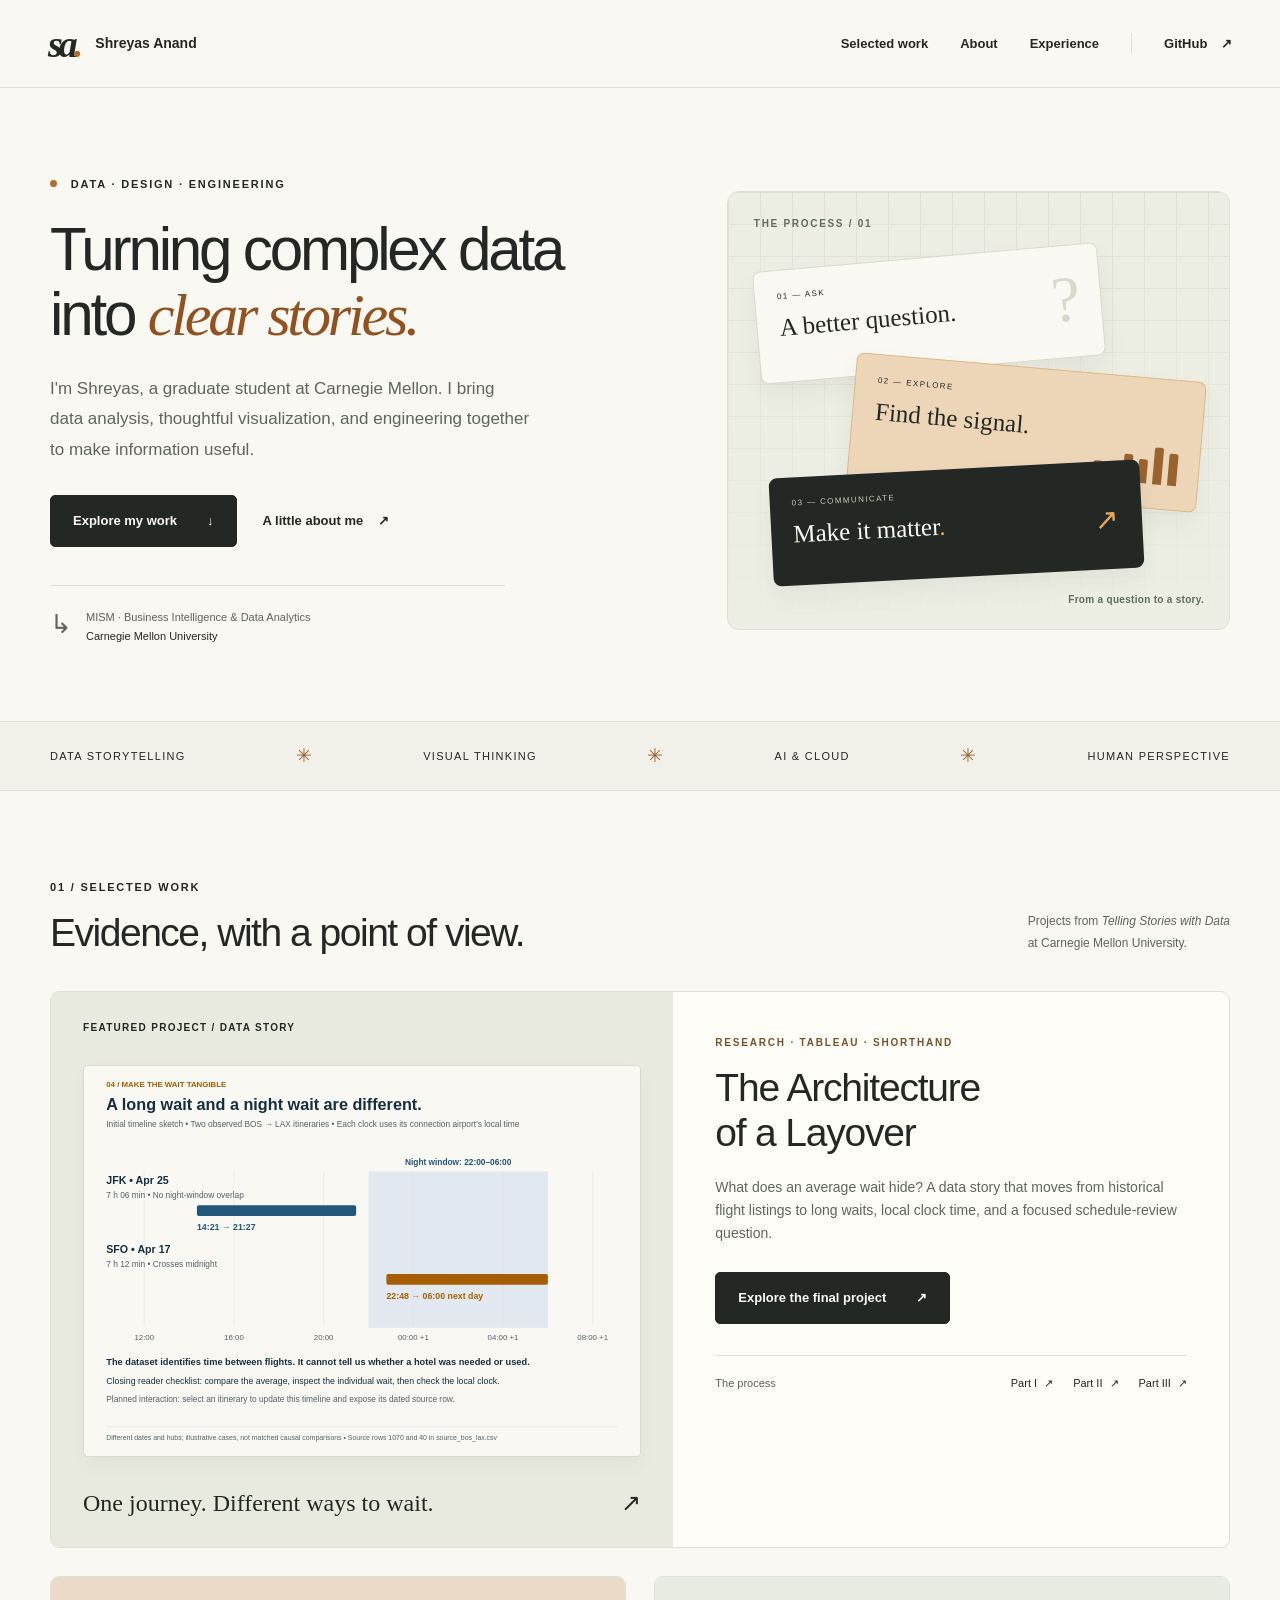
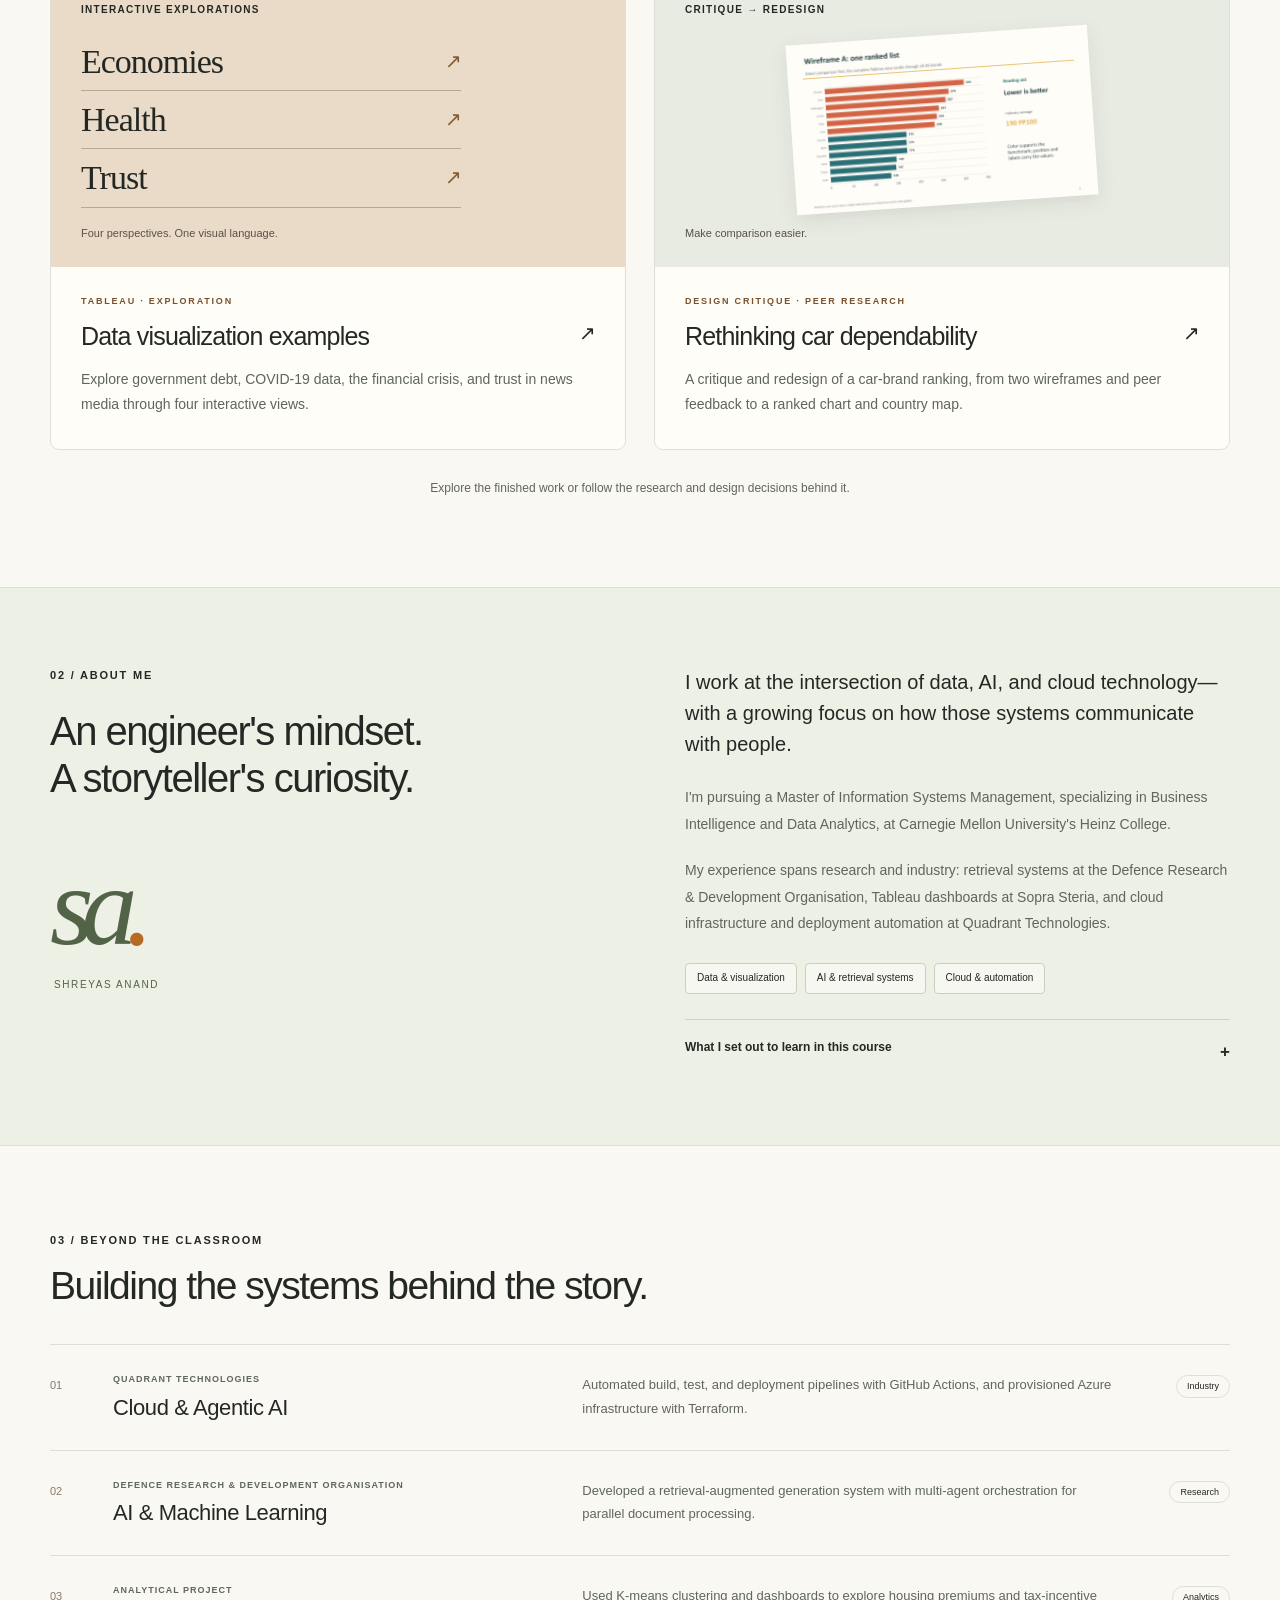
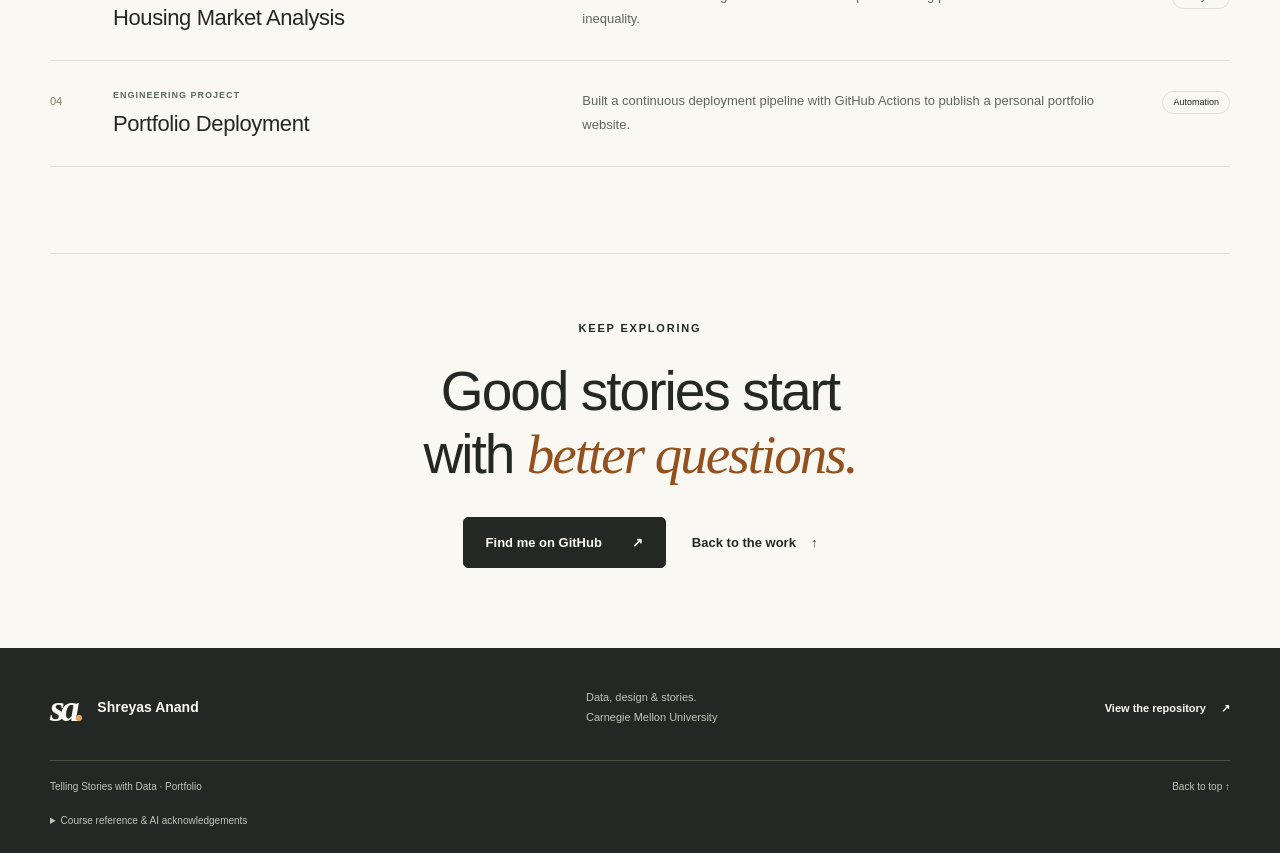
==== index.html @ a5e7f209 "Redesign portfolio homepage and recover legacy navigation Add responsive project cards, subtle trans" ====
<!doctype html>
<html lang="en">
<head>
  <meta charset="utf-8">
  <meta name="viewport" content="width=device-width, initial-scale=1">
  <meta name="description" content="Shreyas Anand — data storytelling, visualization, AI, and cloud engineering. Explore projects from Carnegie Mellon's Telling Stories with Data course.">
  <title>Shreyas Anand | Data, design &amp; stories</title>
  <link rel="canonical" href="https://anandshrey.github.io/Shreyas-Anand-portfolio/">
  <link rel="icon" type="image/svg+xml" href="assets/portfolio/monogram.svg">
  <link rel="stylesheet" href="assets/portfolio/style.css">
  <script src="assets/portfolio/main.js" defer></script>
  <noscript><style>@media(max-width:760px){.header-inner{flex-wrap:wrap;padding-block:16px}.menu-toggle{display:none}.site-nav{display:flex;position:static;width:100%;padding:0;box-shadow:none;border:0}.site-nav a{padding:8px 0}}</style></noscript>
</head>
<body>
  <a class="skip-link" href="#main">Skip to content</a>
  <header class="site-header">
    <div class="header-inner">
      <a class="brand" href="./" aria-label="Shreyas Anand, home"><span class="monogram" aria-hidden="true">sa<span>.</span></span><span>Shreyas Anand</span></a>
      <button class="menu-toggle" type="button" aria-expanded="false" aria-controls="site-nav">Menu <span aria-hidden="true">+</span></button>
      <nav class="site-nav" id="site-nav" aria-label="Main navigation">
        <a href="#work">Selected work</a><a href="#about">About</a><a href="#experience">Experience</a>
        <a class="nav-external" href="https://github.com/Anandshrey">GitHub <span aria-hidden="true">↗</span></a>
      </nav>
    </div>
  </header>
  <main id="main">
    <section class="hero container" aria-labelledby="hero-title">
      <div class="hero-copy">
        <p class="eyebrow"><span class="small-dot" aria-hidden="true"></span> Data · Design · Engineering</p>
        <h1 id="hero-title">Turning complex data<br>into <em>clear stories.</em></h1>
        <p class="hero-description">I'm Shreyas, a graduate student at Carnegie Mellon. I bring data analysis, thoughtful visualization, and engineering together to make information useful.</p>
        <div class="hero-actions"><a class="button button-dark" href="#work">Explore my work <span aria-hidden="true">↓</span></a><a class="text-link" href="#about">A little about me <span aria-hidden="true">↗</span></a></div>
        <div class="hero-note"><span class="note-mark" aria-hidden="true">↳</span><span>MISM · Business Intelligence &amp; Data Analytics<br><strong>Carnegie Mellon University</strong></span></div>
      </div>
      <div class="hero-visual" aria-hidden="true">
        <div class="visual-grid"></div><span class="visual-label">THE PROCESS / 01</span>
        <div class="process-card question"><span class="card-step">01 — ASK</span><span class="process-title">A better question.</span><span class="question-symbol">?</span></div>
        <div class="process-card evidence"><span class="card-step">02 — EXPLORE</span><span class="process-title">Find the signal.</span><div class="signal-bars"><i></i><i></i><i></i><i></i><i></i><i></i><i></i></div></div>
        <div class="process-card story"><span class="card-step">03 — COMMUNICATE</span><span class="process-title">Make it matter<span>.</span></span><span class="story-arrow">↗</span></div>
        <span class="visual-caption">From a question to a story.</span>
      </div>
    </section>
    <div class="discipline-strip" aria-hidden="true"><div class="container"><span>Data storytelling</span><b>✳</b><span>Visual thinking</span><b>✳</b><span>AI &amp; cloud</span><b>✳</b><span>Human perspective</span></div></div>
    <section class="work-section container" id="work" aria-labelledby="work-title">
      <div class="section-heading reveal"><div><p class="eyebrow">01 / Selected work</p><h2 id="work-title">Evidence, with a point of view.</h2></div><p>Projects from <em>Telling Stories with Data</em><br>at Carnegie Mellon University.</p></div>
      <article class="featured-project reveal">
        <div class="feature-image"><span class="project-kicker">Featured project / Data story</span><img src="assets/layover/sketch-04-local-clock.svg" alt="Initial layover sketch comparing a daytime wait at JFK with a wait crossing midnight at SFO." width="1160" height="630" loading="lazy"><p>One journey. Different ways to wait.<span aria-hidden="true">↗</span></p></div>
        <div class="feature-copy"><p class="eyebrow">Research · Tableau · Shorthand</p><h3>The Architecture<br>of a Layover</h3><p>What does an average wait hide? A data story that moves from historical flight listings to long waits, local clock time, and a focused schedule-review question.</p><a class="button button-dark" href="final-project-part-three">Explore the final project <span aria-hidden="true">↗</span></a><div class="project-stages" aria-label="Final project stages"><span>The process</span><a href="final-project-part-one">Part I <span aria-hidden="true">↗</span></a><a href="final-project-part-two">Part II <span aria-hidden="true">↗</span></a><a href="final-project-part-three">Part III <span aria-hidden="true">↗</span></a></div></div>
      </article>
      <div class="project-grid">
        <article class="project-card reveal"><a class="project-cover viz-cover" href="dataviz-examples" tabindex="-1" aria-hidden="true"><span class="project-kicker">Interactive explorations</span><div class="viz-words"><span>Economies<span>↗</span></span><span>Health<span>↗</span></span><span>Trust<span>↗</span></span></div><span class="cover-caption">Four perspectives. One visual language.</span></a><div class="project-card-copy"><p class="eyebrow">Tableau · Exploration</p><h3><a href="dataviz-examples">Data visualization examples <span aria-hidden="true">↗</span></a></h3><p>Explore government debt, COVID-19 data, the financial crisis, and trust in news media through four interactive views.</p></div></article>
        <article class="project-card reveal"><a class="project-cover critique-cover" href="critique-by-design" tabindex="-1" aria-hidden="true"><span class="project-kicker">Critique → Redesign</span><img src="assets/car-dependability/wireframe-a-ranked-list.png" alt="" width="1440" height="900" loading="lazy"><span class="cover-caption">Make comparison easier.</span></a><div class="project-card-copy"><p class="eyebrow">Design critique · Peer research</p><h3><a href="critique-by-design">Rethinking car dependability <span aria-hidden="true">↗</span></a></h3><p>A critique and redesign of a car-brand ranking, from two wireframes and peer feedback to a ranked chart and country map.</p></div></article>
      </div>
      <p class="work-footnote reveal">Explore the finished work or follow the research and design decisions behind it.</p>
    </section>
    <section class="about-section" id="about" aria-labelledby="about-title"><div class="container about-grid">
      <div class="reveal"><p class="eyebrow">02 / About me</p><h2 id="about-title">An engineer's mindset.<br>A storyteller's curiosity.</h2><div class="about-monogram" aria-hidden="true">sa<span>.</span><small>Shreyas Anand</small></div></div>
      <div class="about-copy reveal"><p class="lead">I work at the intersection of data, AI, and cloud technology—with a growing focus on how those systems communicate with people.</p><p>I'm pursuing a Master of Information Systems Management, specializing in Business Intelligence and Data Analytics, at Carnegie Mellon University's Heinz College.</p><p>My experience spans research and industry: retrieval systems at the Defence Research &amp; Development Organisation, Tableau dashboards at Sopra Steria, and cloud infrastructure and deployment automation at Quadrant Technologies.</p><div class="focus-list"><span>Data &amp; visualization</span><span>AI &amp; retrieval systems</span><span>Cloud &amp; automation</span></div><details class="learning-details"><summary>What I set out to learn in this course <span aria-hidden="true">+</span></summary><div><p>My goals were to turn analysis into clear narratives, apply thoughtful visualization design, learn from user feedback, and explain the reasoning behind my design choices.</p><p>This portfolio brings those interests together through interactive charts, structured critique, and a research-led final story.</p></div></details></div>
    </div></section>
    <section class="experience-section container" id="experience" aria-labelledby="experience-title"><div class="section-heading reveal"><div><p class="eyebrow">03 / Beyond the classroom</p><h2 id="experience-title">Building the systems behind the story.</h2></div></div><div class="experience-list">
      <article class="experience-row reveal"><span class="experience-index">01</span><div><p class="eyebrow">Quadrant Technologies</p><h3>Cloud &amp; Agentic AI</h3></div><p>Automated build, test, and deployment pipelines with GitHub Actions, and provisioned Azure infrastructure with Terraform.</p><span class="experience-type">Industry</span></article>
      <article class="experience-row reveal"><span class="experience-index">02</span><div><p class="eyebrow">Defence Research &amp; Development Organisation</p><h3>AI &amp; Machine Learning</h3></div><p>Developed a retrieval-augmented generation system with multi-agent orchestration for parallel document processing.</p><span class="experience-type">Research</span></article>
      <article class="experience-row reveal"><span class="experience-index">03</span><div><p class="eyebrow">Analytical project</p><h3>Housing Market Analysis</h3></div><p>Used K-means clustering and dashboards to explore housing premiums and tax-incentive inequality.</p><span class="experience-type">Analytics</span></article>
      <article class="experience-row reveal"><span class="experience-index">04</span><div><p class="eyebrow">Engineering project</p><h3>Portfolio Deployment</h3></div><p>Built a continuous deployment pipeline with GitHub Actions to publish a personal portfolio website.</p><span class="experience-type">Automation</span></article>
    </div></section>
    <section class="closing-section container reveal"><p class="eyebrow">Keep exploring</p><h2>Good stories start<br>with <em>better questions.</em></h2><div><a class="button button-dark" href="https://github.com/Anandshrey">Find me on GitHub <span aria-hidden="true">↗</span></a><a class="text-link" href="#work">Back to the work <span aria-hidden="true">↑</span></a></div></section>
  </main>
  <footer class="site-footer"><div class="container"><div class="footer-top"><a class="brand" href="./"><span class="monogram" aria-hidden="true">sa<span>.</span></span><span>Shreyas Anand</span></a><p>Data, design &amp; stories.<br>Carnegie Mellon University</p><a class="text-link" href="https://github.com/Anandshrey/Shreyas-Anand-portfolio">View the repository <span aria-hidden="true">↗</span></a></div><div class="footer-bottom"><span>Telling Stories with Data · Portfolio</span><a href="#main">Back to top ↑</a></div><details class="credits"><summary>Course reference &amp; AI acknowledgements</summary><p>This portfolio was developed for <a href="https://canvas.cmu.edu/courses/56275">Telling Stories with Data at Carnegie Mellon</a> (course access requires a CMU login). Gemini assisted with the original profile text. OpenAI Codex assisted with this homepage's writing, layout, styling, and navigation recovery. Individual project pages retain their own acknowledgements.</p></details></div></footer>
</body>
</html>
---- assets/portfolio/style.css ----
:root{--paper:#faf8f2;--ink:#242824;--muted:#5e665e;--line:#dedfd5;--amber:#e7a65b;--sage:#e7eadd;--serif:Georgia,'Times New Roman',serif;--sans:'Segoe UI',Arial,sans-serif}
*{box-sizing:border-box}html{scroll-behavior:smooth;scroll-padding-top:100px}body{margin:0;background:var(--paper);color:var(--ink);font-family:var(--sans);font-size:16px;line-height:1.65;-webkit-font-smoothing:antialiased}a{color:inherit;text-decoration:none}button{font:inherit}img{display:block;max-width:100%;height:auto}::selection{background:#f2d2a8}a:focus-visible,button:focus-visible,summary:focus-visible{outline:3px solid #8c4f18;outline-offset:5px;border-radius:3px}.container{width:min(1180px,calc(100% - 96px));margin-inline:auto}.skip-link{position:fixed;z-index:100;top:-100px;left:20px;padding:12px 20px;background:var(--ink);color:white}.skip-link:focus{top:12px}.site-header{position:sticky;top:0;z-index:20;background:rgba(250,248,242,.96);border-bottom:1px solid var(--line);backdrop-filter:blur(12px)}.header-inner{width:min(1280px,calc(100% - 96px));min-height:87px;margin:auto;display:flex;align-items:center;justify-content:space-between;gap:24px}.brand{display:inline-flex;align-items:center;gap:16px;font-size:14px;font-weight:600}.monogram{font-family:var(--serif);font-size:38px;font-style:italic;line-height:1;letter-spacing:-4px}.monogram span{color:#b96923}.site-nav{display:flex;align-items:center;gap:32px;font-size:13px;font-weight:600}.site-nav a{transition:color .2s}.site-nav a:hover{color:#a55b1b}.nav-external{border-left:1px solid var(--line);padding-left:32px}.nav-external span{margin-left:10px}.menu-toggle{display:none}.hero{display:grid;grid-template-columns:1.23fr 1fr;gap:58px;align-items:center;padding-block:88px 76px}.eyebrow{text-transform:uppercase;font-size:11px;letter-spacing:1.8px;font-weight:650;line-height:1.5;margin:0 0 24px}.small-dot{display:inline-block;width:7px;height:7px;border-radius:50%;background:#b86923;margin:0 9px 1px 0}h1,h2,h3,p{margin-top:0}h1{font-size:clamp(42px,4.7vw,68px);font-weight:500;line-height:1.09;letter-spacing:-3.2px;margin-bottom:26px}h1 em,h2 em{font-family:var(--serif);font-weight:400;color:#92511e}h2{font-size:clamp(30px,3.05vw,43px);font-weight:500;letter-spacing:-1.5px;line-height:1.18;margin-bottom:0}h3{font-size:28px;line-height:1.22;letter-spacing:-.8px;font-weight:500}.hero-description{max-width:480px;font-size:17px;color:var(--muted);line-height:1.8;margin-bottom:30px}.hero-actions{display:flex;align-items:center;gap:26px;flex-wrap:wrap}.button{display:inline-flex;align-items:center;justify-content:space-between;gap:30px;padding:14px 22px;border:1px solid var(--ink);font-size:13px;font-weight:600;border-radius:5px;transition:transform .22s,background .22s,box-shadow .22s}.button-dark{background:var(--ink);color:var(--paper)}.button:hover{background:#3c443c;transform:translateY(-3px);box-shadow:0 7px 15px #24282418}.text-link{display:inline-flex;gap:15px;align-items:center;font-size:13px;font-weight:600}.text-link:hover{text-decoration:underline;text-underline-offset:5px}.hero-note{display:flex;gap:14px;border-top:1px solid var(--line);margin-top:38px;padding-top:22px;font-size:11px;line-height:1.7;color:var(--muted);max-width:455px}.hero-note strong{font-weight:500;color:var(--ink)}.note-mark{font-size:26px;line-height:1.3}.hero-visual{height:439px;position:relative;background:#eceee3;border:1px solid #dde1d1;border-radius:12px;isolation:isolate;overflow:hidden}.visual-grid{position:absolute;inset:0;opacity:.8;background-image:linear-gradient(#d8ddce 1px,transparent 1px),linear-gradient(90deg,#d8ddce 1px,transparent 1px);background-size:32px 32px;mask-image:linear-gradient(to bottom,black,transparent)}.visual-label,.visual-caption{position:absolute;font-size:10px;letter-spacing:1.7px;font-weight:600;color:#616b59}.visual-label{top:24px;left:26px}.visual-caption{bottom:21px;right:25px;letter-spacing:.3px}.process-card{position:absolute;border-radius:8px;padding:19px 22px;box-shadow:0 12px 24px #2428240d;transition:transform .35s}.card-step{display:block;font-size:8px;letter-spacing:1.4px;margin-bottom:10px}.process-title{font-family:var(--serif);font-size:25px;line-height:1.2;display:block}.question{left:28px;top:65px;width:69%;height:113px;background:var(--paper);transform:rotate(-5deg);border:1px solid #d8dace}.question-symbol{position:absolute;right:20px;top:21px;font-family:var(--serif);font-size:65px;line-height:1;color:#d7daca}.evidence{right:27px;top:175px;width:70%;height:131px;background:#edd6b8;transform:rotate(5deg);border:1px solid #dcb787}.signal-bars{position:absolute;right:21px;bottom:24px;height:37px;display:flex;gap:6px;align-items:end}.signal-bars i{width:9px;background:#9a622e;border-radius:2px 2px 0 0}.signal-bars i:nth-child(1){height:11px}.signal-bars i:nth-child(2){height:19px}.signal-bars i:nth-child(3){height:14px}.signal-bars i:nth-child(4){height:28px}.signal-bars i:nth-child(5){height:24px}.signal-bars i:nth-child(6){height:37px}.signal-bars i:nth-child(7){height:32px}.story{left:43px;bottom:52px;width:74%;height:108px;background:var(--ink);color:var(--paper);transform:rotate(-3deg)}.story .card-step{color:#c4cbbb}.story .process-title span{color:var(--amber)}.story-arrow{position:absolute;right:23px;top:35px;font-size:29px;color:var(--amber)}.hero-visual:hover .question{transform:rotate(-7deg) translateY(-4px)}.hero-visual:hover .evidence{transform:rotate(7deg) translateY(-2px)}.hero-visual:hover .story{transform:rotate(-1deg) translateY(-3px)}.discipline-strip{border-block:1px solid var(--line);background:#f2f1e9}.discipline-strip .container{display:flex;align-items:center;justify-content:space-between;gap:22px;padding-block:18px;font-size:11px;text-transform:uppercase;letter-spacing:1.3px;font-weight:500}.discipline-strip b{color:#9a622e;font-size:19px;font-weight:400}.work-section{padding-block:88px}.section-heading{display:flex;justify-content:space-between;gap:40px;align-items:end;margin-bottom:35px}.section-heading .eyebrow{margin-bottom:15px}.section-heading>p{font-size:12px;color:var(--muted);margin-bottom:2px;line-height:1.8}.featured-project{display:grid;grid-template-columns:1.12fr 1fr;border:1px solid var(--line);border-radius:9px;overflow:hidden;background:#fffdf7}.feature-image{background:#e7eadd;padding:28px 32px;display:flex;flex-direction:column;justify-content:space-between;gap:30px}.project-kicker{font-size:10px;letter-spacing:1.3px;text-transform:uppercase;font-weight:650;line-height:1.5}.feature-image img{width:100%;border:1px solid #d6dacb;border-radius:5px;box-shadow:0 8px 20px #24282409;transition:transform .35s}.feature-image:hover img{transform:translateY(-4px)}.feature-image p{font-family:var(--serif);font-size:24px;line-height:1.35;display:flex;justify-content:space-between;margin:0}.feature-image p>span{font-family:var(--sans)}.feature-copy{padding:43px 42px}.feature-copy .eyebrow{font-size:10px;margin-bottom:16px;color:#79512d}.feature-copy h3{font-size:39px;line-height:1.14;margin-bottom:21px;letter-spacing:-1.2px}.feature-copy>p:not(.eyebrow){font-size:14px;color:var(--muted);margin-bottom:27px}.project-stages{border-top:1px solid var(--line);margin-top:31px;padding-top:18px;display:flex;align-items:center;gap:20px;font-size:11px;flex-wrap:wrap}.project-stages>span{color:var(--muted);margin-right:auto}.project-stages a:hover{text-decoration:underline;text-underline-offset:4px}.project-stages a>span{padding-left:4px}.project-grid{display:grid;grid-template-columns:1fr 1fr;gap:28px;margin-top:28px}.project-card{border:1px solid var(--line);border-radius:9px;overflow:hidden;background:#fffdf7;transition:box-shadow .3s,transform .3s}.project-card:hover{transform:translateY(-4px);box-shadow:0 12px 25px #2428240a}.project-cover{height:290px;padding:25px 30px;display:flex;flex-direction:column;justify-content:space-between;overflow:hidden}.viz-cover{background:#e9dbc8}.cover-caption{font-size:11px;color:#5a5147}.viz-words{font-family:var(--serif);font-size:34px;line-height:1.15;letter-spacing:-1px;margin-block:15px}.viz-words>span{display:flex;align-items:center;justify-content:space-between;max-width:380px;border-bottom:1px solid #baa88e;padding:9px 0}.viz-words>span>span{font-family:var(--sans);font-size:20px;color:#865b31}.critique-cover{background:#e8ebe1;position:relative}.critique-cover img{width:79%;height:170px;object-fit:contain;align-self:center;transform:rotate(-4deg);transition:transform .3s;filter:drop-shadow(0 6px 9px #24282418)}.critique-cover:hover img{transform:rotate(-1deg) scale(1.025)}.project-card-copy{padding:28px 30px 32px}.project-card-copy .eyebrow{font-size:9px;color:#79512d;margin-bottom:13px}.project-card-copy h3{font-size:25px;margin-bottom:15px}.project-card-copy h3>a{display:flex;justify-content:space-between;gap:18px}.project-card-copy h3 span{font-size:20px}.project-card-copy p:last-child{font-size:14px;line-height:1.8;color:var(--muted);margin-bottom:0}.work-footnote{text-align:center;font-size:12px;color:var(--muted);margin:29px 0 0}.about-section{background:#edf0e5;border-block:1px solid #dbe0cf;padding-block:79px}.about-grid{display:grid;grid-template-columns:1fr 1fr;gap:90px}.about-grid h2{font-size:40px;max-width:465px}.about-monogram{font-size:112px;letter-spacing:-12px;line-height:1;font-family:var(--serif);font-style:italic;margin-top:48px;color:#526348}.about-monogram>span{color:#b86923}.about-monogram small{display:block;font-family:var(--sans);font-size:10px;letter-spacing:1.6px;font-style:normal;text-transform:uppercase;margin:18px 0 0 4px}.about-copy>p{font-size:14px;color:var(--muted);line-height:1.9;margin-bottom:20px}.about-copy .lead{font-size:20px;line-height:1.55;color:var(--ink);margin-bottom:24px}.focus-list{display:flex;flex-wrap:wrap;gap:8px;padding-block:6px 25px}.focus-list span{font-size:10px;padding:6px 11px;border:1px solid #cad0bf;border-radius:4px;background:#f6f7f0}.learning-details{border-top:1px solid #ccd3bf;padding-top:18px;font-size:12px}.learning-details summary{cursor:pointer;display:flex;justify-content:space-between;gap:15px;list-style:none;font-weight:600}.learning-details summary::-webkit-details-marker{display:none}.learning-details[open] summary>span{transform:rotate(45deg)}.learning-details summary>span{font-size:17px;transition:transform .2s}.learning-details>div{padding-top:15px;color:var(--muted)}.experience-section{padding-block:86px}.experience-section h2{max-width:710px}.experience-list{border-top:1px solid var(--line)}.experience-row{display:grid;grid-template-columns:35px 1fr 1.2fr 90px;gap:28px;border-bottom:1px solid var(--line);padding-block:28px;align-items:start}.experience-index{font-size:11px;color:#857b6b;padding-top:3px}.experience-row .eyebrow{font-size:9px;letter-spacing:1px;margin-bottom:8px;color:var(--muted)}.experience-row h3{font-size:22px;letter-spacing:-.4px;margin-bottom:0}.experience-row>p{font-size:13px;line-height:1.8;color:var(--muted);margin-bottom:0}.experience-type{justify-self:end;border:1px solid var(--line);padding:3px 10px;border-radius:20px;font-size:9px;margin-top:2px}.closing-section{border-top:1px solid var(--line);padding-block:66px 80px;text-align:center}.closing-section h2{font-size:clamp(40px,4.3vw,60px);line-height:1.15;letter-spacing:-2px;margin-bottom:30px}.closing-section>div{display:flex;align-items:center;justify-content:center;gap:26px;flex-wrap:wrap}.site-footer{background:var(--ink);color:var(--paper);padding-block:40px 23px}.footer-top{display:flex;align-items:center;justify-content:space-between;gap:30px;margin-bottom:32px}.site-footer .monogram span{color:var(--amber)}.footer-top>p{font-size:11px;line-height:1.8;color:#bec5b8;margin:0}.footer-top .text-link{font-size:11px}.footer-bottom{border-top:1px solid #4b5146;padding-top:18px;display:flex;justify-content:space-between;gap:20px;color:#bec5b8;font-size:10px}.credits{margin-top:18px;font-size:10px;color:#bec5b8}.credits summary{cursor:pointer}.credits p{max-width:820px;padding-top:12px;line-height:1.8;margin:0}.credits a{text-decoration:underline;text-underline-offset:3px}.reveal-ready{opacity:0;transform:translateY(18px);transition:opacity .65s ease,transform .65s ease}.reveal-ready.is-visible{opacity:1;transform:translateY(0)}.hero-copy{animation:enter .7s ease both}.hero-visual{animation:enter .8s .1s ease both}@keyframes enter{from{opacity:0;transform:translateY(14px)}to{opacity:1;transform:translateY(0)}}
@media(min-width:1500px){.hero{padding-block:105px 90px}}
@media(max-width:1050px){.container,.header-inner{width:calc(100% - 64px)}.hero{gap:30px;padding-block:64px}.hero-visual{height:400px}.process-title{font-size:22px}.story{left:27px}.feature-copy{padding:30px}.feature-copy h3{font-size:34px}.feature-image{padding:25px}.about-grid{gap:45px}.about-grid h2{font-size:35px}.experience-row{grid-template-columns:25px 1fr 1.1fr;gap:20px}.experience-type{display:none}.project-card-copy h3{font-size:23px}}
@media(max-width:760px){html{scroll-padding-top:90px}.container,.header-inner{width:calc(100% - 40px)}.header-inner{min-height:73px;position:relative}.brand{gap:12px}.menu-toggle{display:flex;align-items:center;gap:15px;border:1px solid var(--line);padding:7px 11px;border-radius:4px;background:transparent;font-size:12px}.menu-toggle>span{font-size:18px;line-height:1}.menu-toggle[aria-expanded=true]>span{transform:rotate(45deg)}.site-nav{gap:0;position:absolute;top:73px;left:-20px;right:-20px;background:var(--paper);padding:12px 20px 20px;box-shadow:0 12px 14px #2428240a;display:none;flex-direction:column;align-items:stretch;border-bottom:1px solid var(--line)}.site-nav.is-open{display:flex}.site-nav a{padding:12px}.nav-external{border-left:0;border-top:1px solid var(--line);margin-top:6px}.hero{grid-template-columns:1fr;padding-block:47px 40px;gap:36px}.hero-copy h1{font-size:clamp(40px,8vw,61px);letter-spacing:-2px}.eyebrow{font-size:10px;margin-bottom:20px}.hero-description{font-size:16px;max-width:550px}.hero-note{margin-top:30px}.hero-visual{height:360px;width:100%;max-width:550px;justify-self:center}.question{left:32px;top:58px;width:64%;height:104px}.evidence{top:145px;width:64%;height:110px;right:34px}.story{bottom:39px;left:41px;width:69%;height:100px}.visual-caption{bottom:15px}.discipline-strip .container{display:grid;grid-template-columns:1fr 1fr;gap:12px 24px;padding-block:16px;font-size:9px}.discipline-strip b{display:none}.section-heading{display:block}.section-heading>p{margin-top:18px}.work-section{padding-block:54px}.featured-project{grid-template-columns:1fr}.feature-image{min-height:260px;gap:25px;padding:25px}.feature-copy{padding:29px 25px}.feature-copy h3{font-size:35px}.feature-image img{max-height:240px;object-fit:contain}.project-grid{grid-template-columns:1fr;gap:22px;margin-top:22px}.project-cover{height:275px}.project-card-copy{padding:25px}.project-card-copy h3{font-size:25px}.work-footnote{text-align:left;line-height:1.8}.about-section{padding-block:50px}.about-grid{grid-template-columns:1fr;gap:30px}.about-grid h2{font-size:34px}.about-monogram{display:none}.about-copy .lead{font-size:19px}.experience-section{padding-block:53px}.experience-row{grid-template-columns:24px 1fr;gap:13px;padding-block:25px}.experience-row>p{grid-column:2}.experience-row h3{font-size:22px}.closing-section{padding-block:46px 60px}.closing-section h2{font-size:41px;letter-spacing:-1.5px}.footer-top{display:grid;grid-template-columns:1fr;gap:20px}.footer-bottom{font-size:9px}.site-footer{padding-top:32px}.signal-bars{height:28px;bottom:14px}.signal-bars i{width:8px}.process-title{font-size:24px}}
@media(prefers-reduced-motion:reduce){html{scroll-behavior:auto}*,*::before,*::after{animation:none!important;transition:none!important}.reveal-ready{opacity:1;transform:none}.hero-visual:hover .process-card{transform:none}.button:hover,.project-card:hover,.feature-image:hover img{transform:none}}
@media print{.site-header{position:static}.hero-visual,.discipline-strip,.menu-toggle{display:none}.hero,.about-grid{display:block}.reveal-ready{opacity:1;transform:none}body{background:white}.site-footer{background:white;color:var(--ink)}.feature-image img{max-height:200px}.hero-copy{animation:none}}
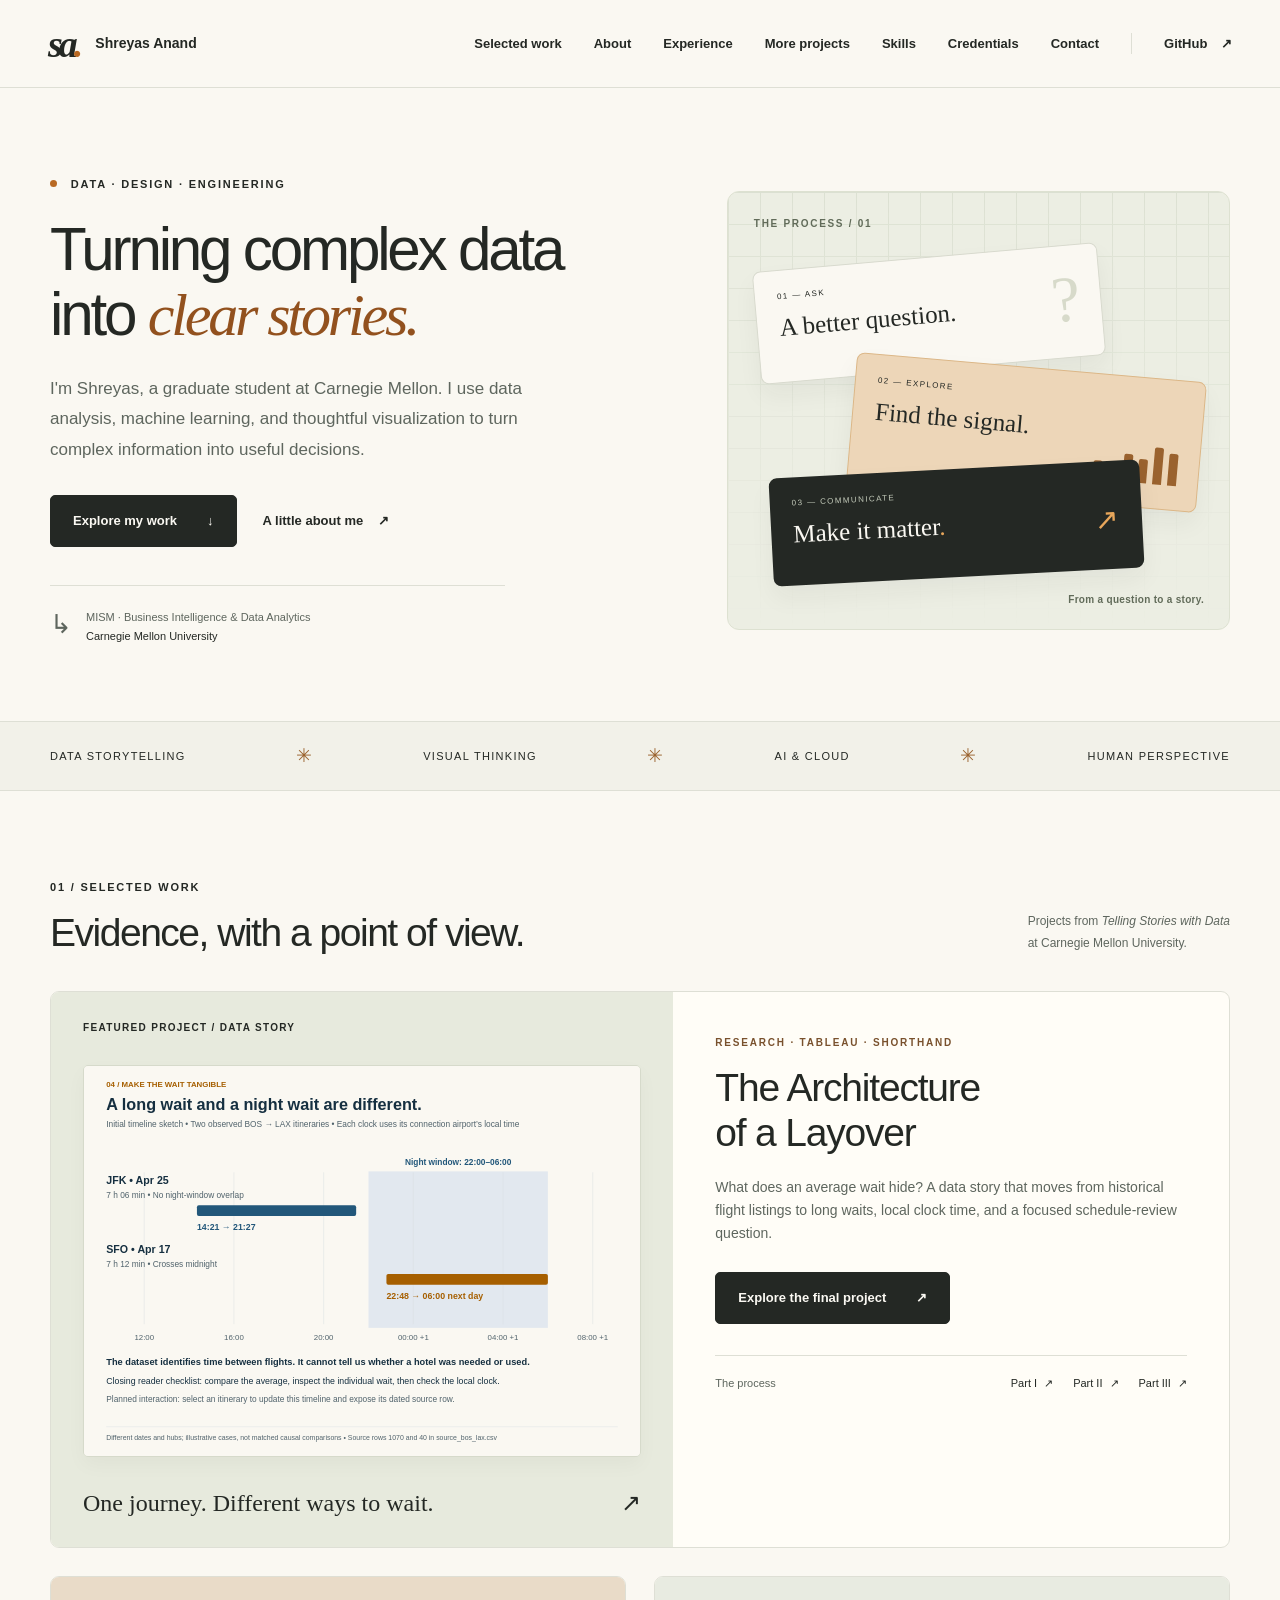
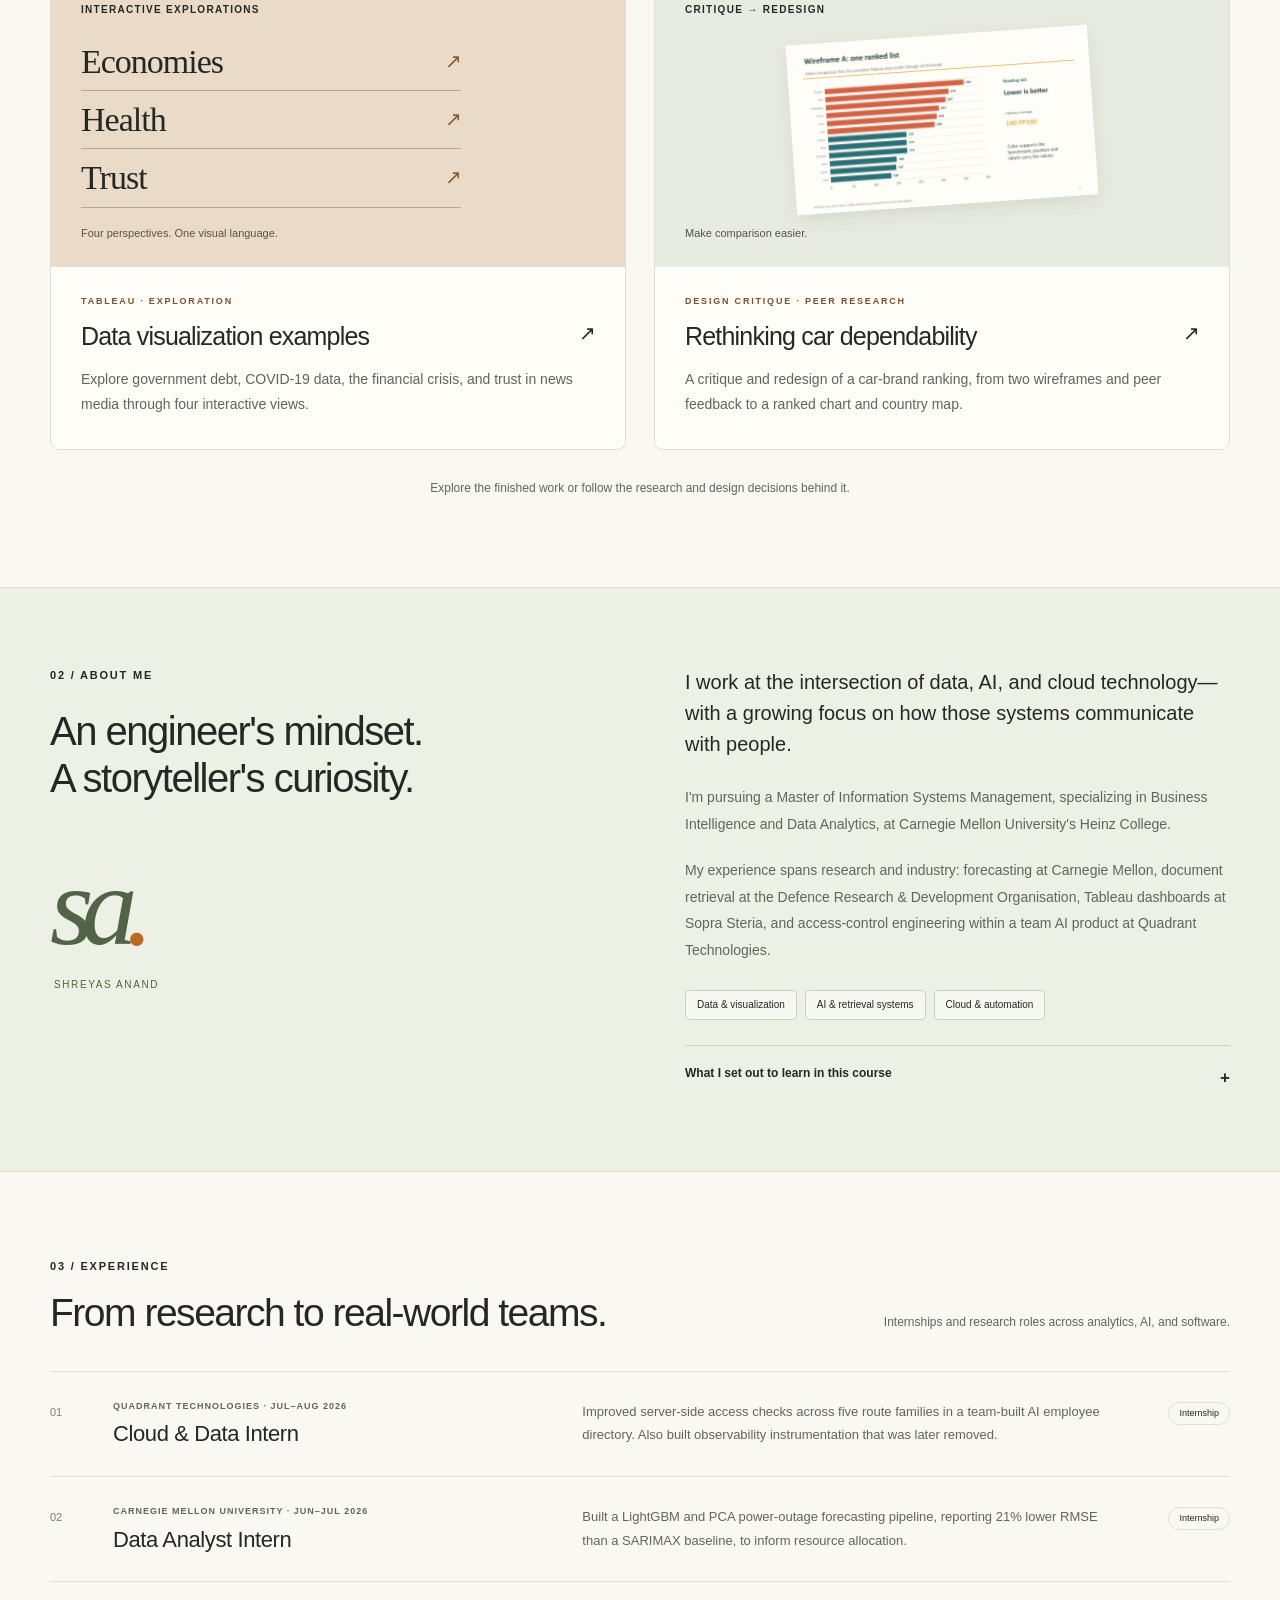
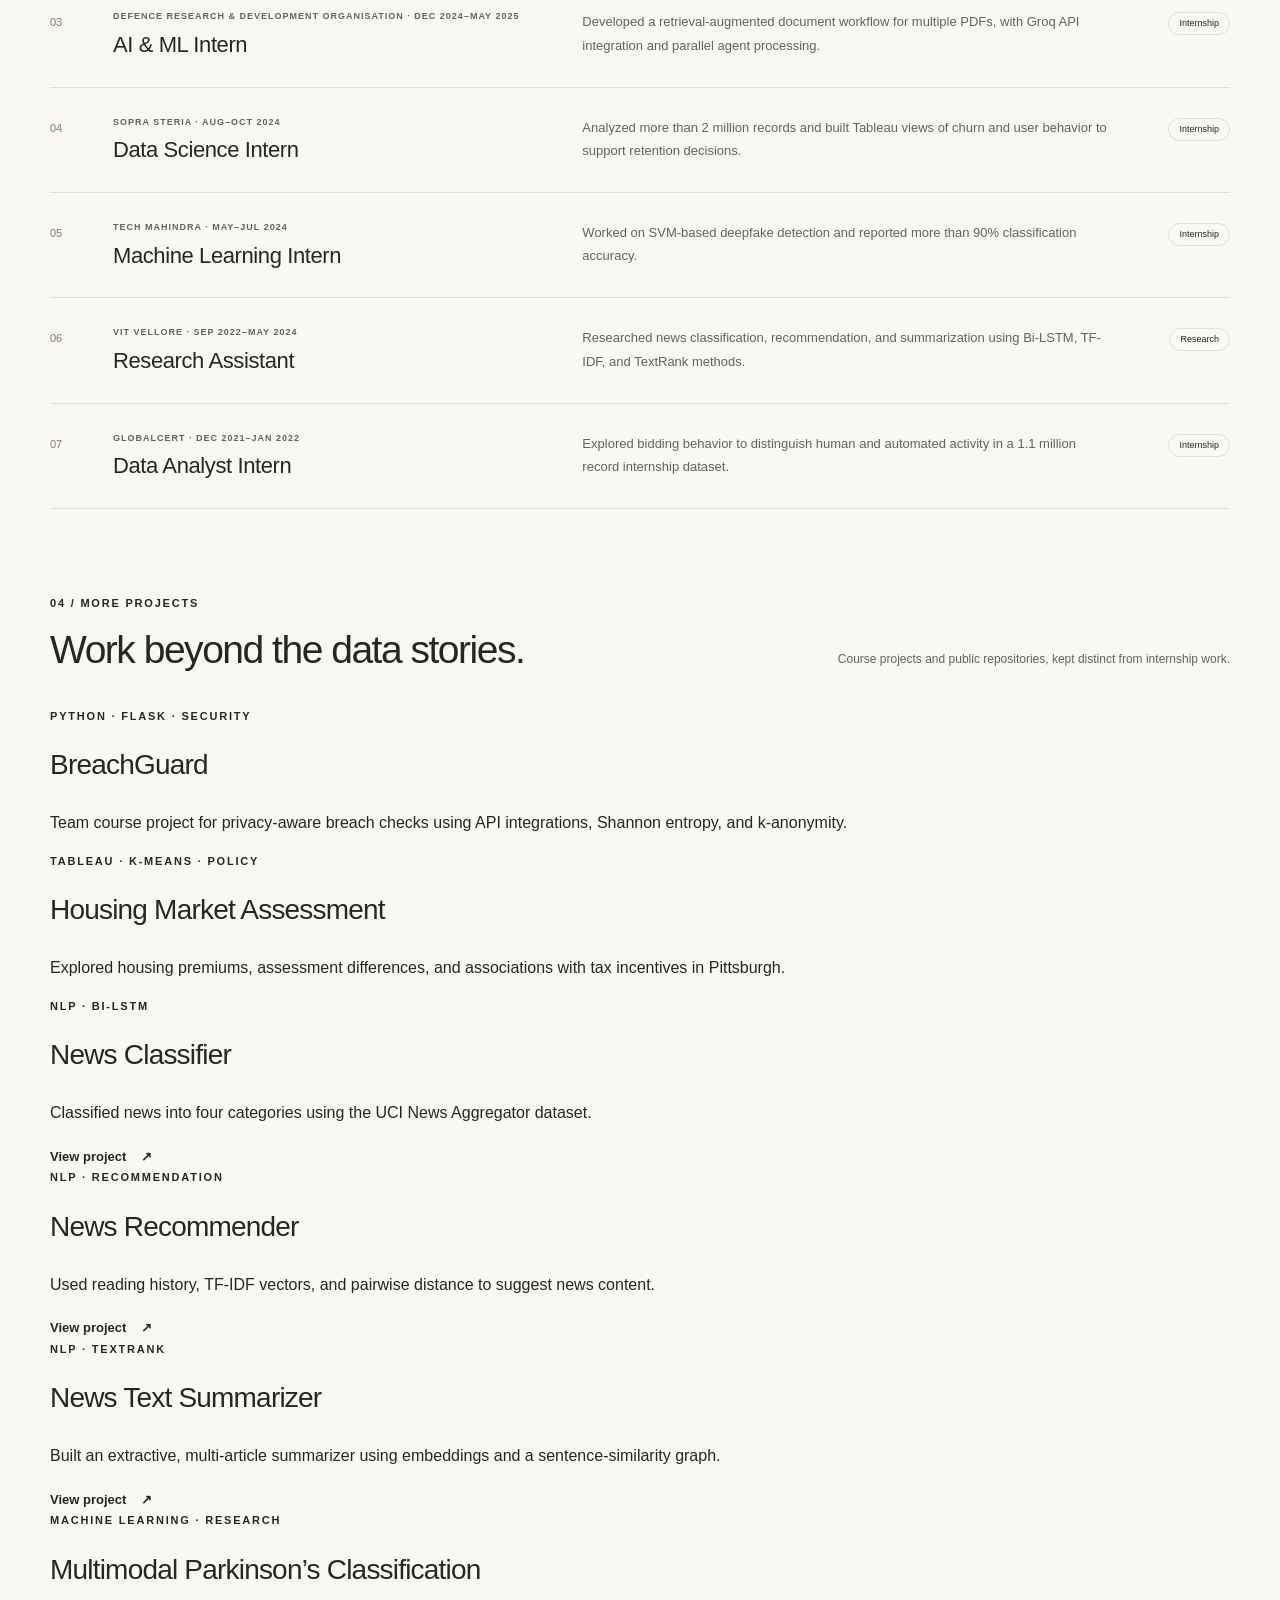
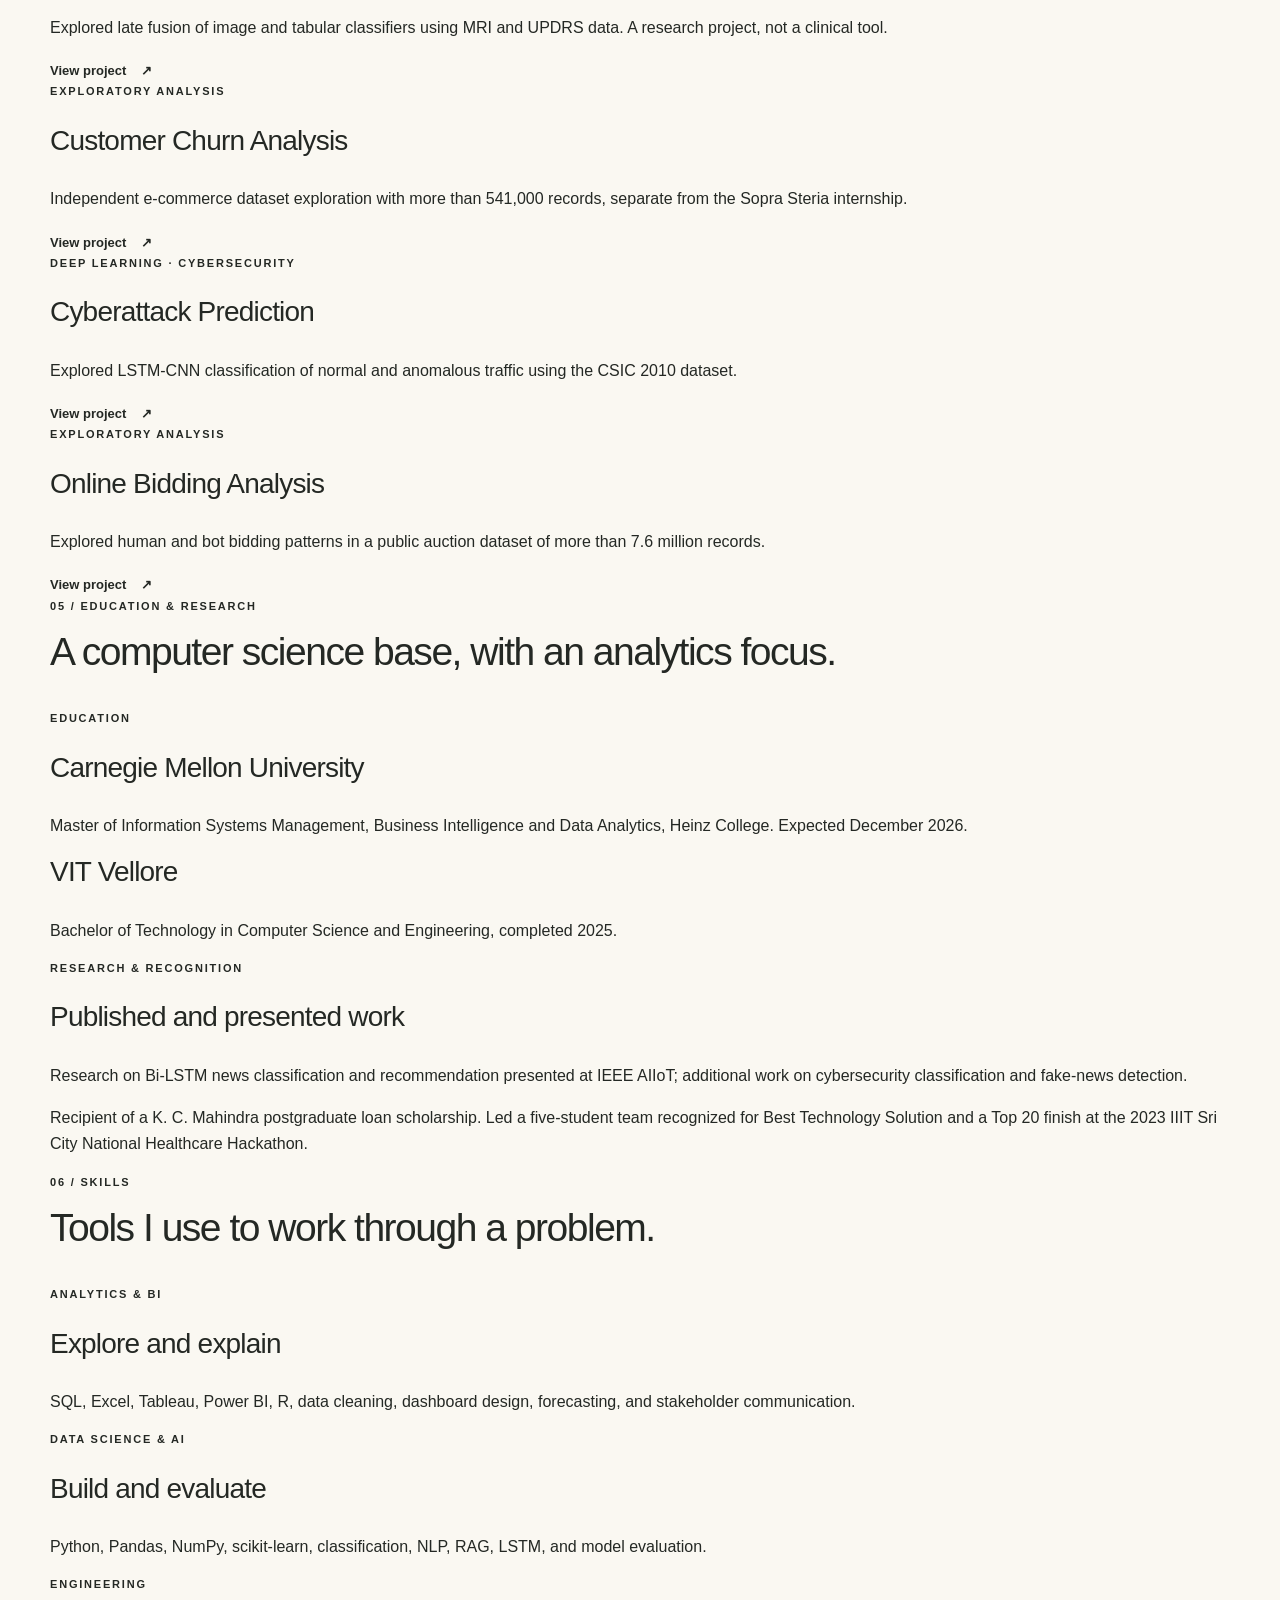
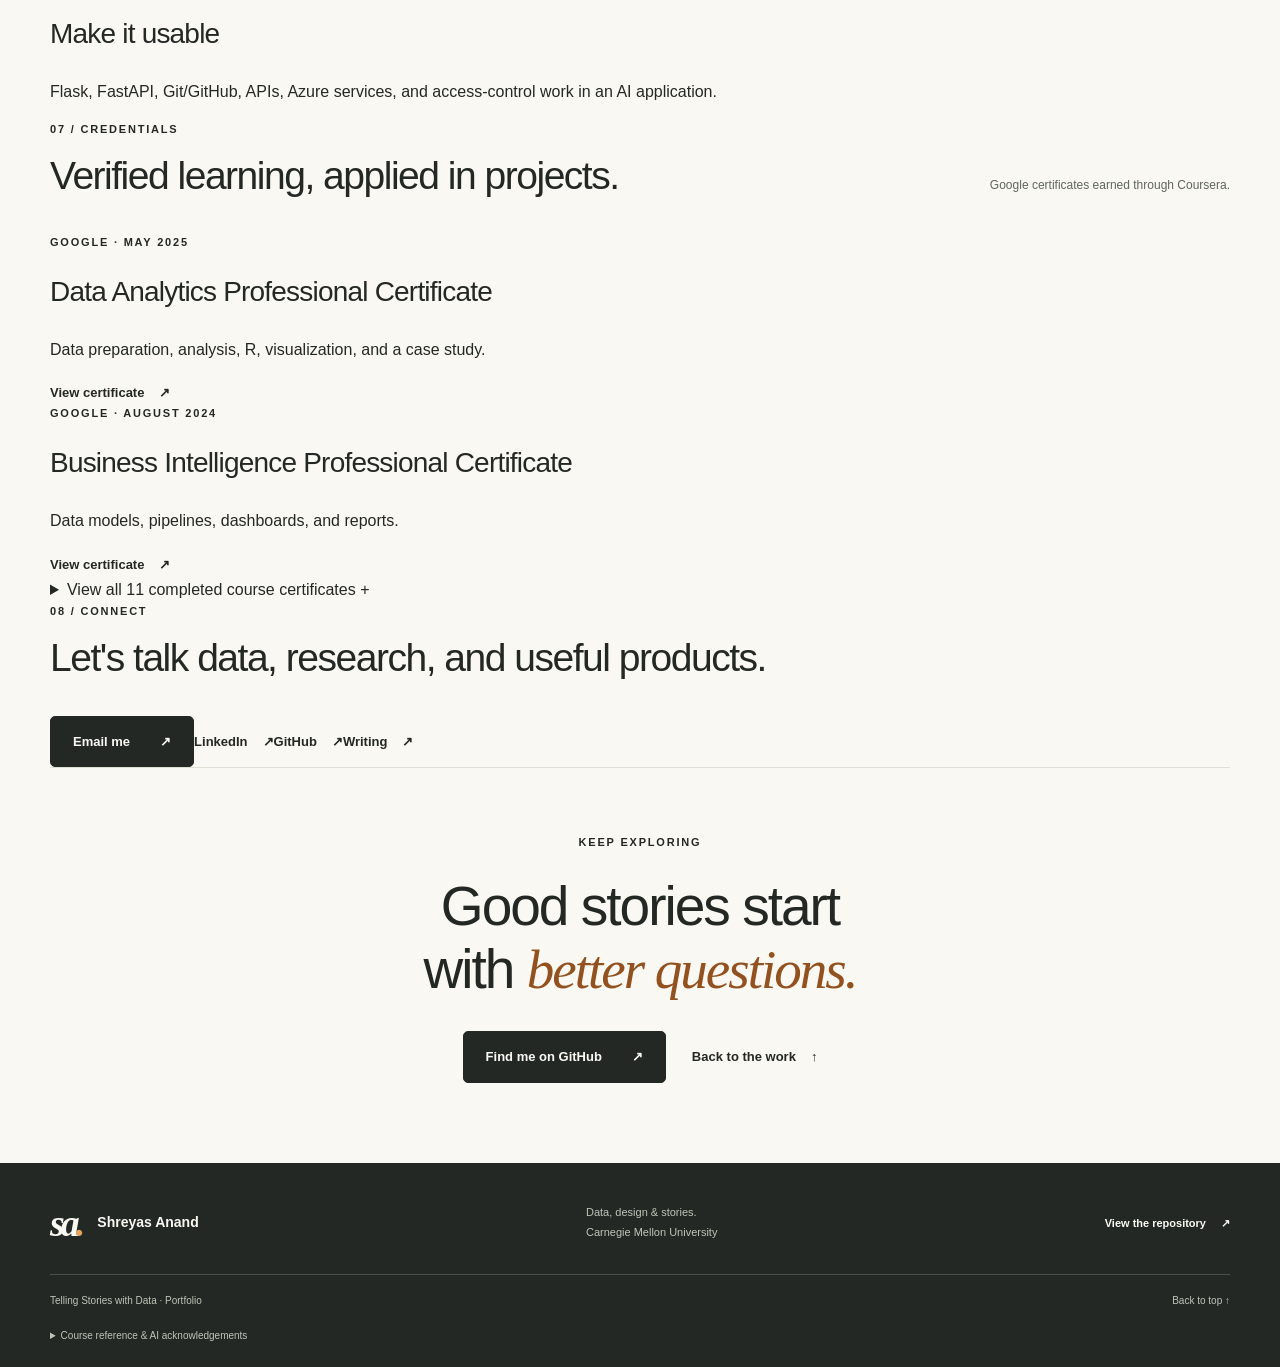
==== commit de212a78: "Expand portfolio with experience, projects, skills and certificates" ====
--- a/index.html
+++ b/index.html
@@ -18,7 +18,7 @@
       <a class="brand" href="./" aria-label="Shreyas Anand, home"><span class="monogram" aria-hidden="true">sa<span>.</span></span><span>Shreyas Anand</span></a>
       <button class="menu-toggle" type="button" aria-expanded="false" aria-controls="site-nav">Menu <span aria-hidden="true">+</span></button>
       <nav class="site-nav" id="site-nav" aria-label="Main navigation">
-        <a href="#work">Selected work</a><a href="#about">About</a><a href="#experience">Experience</a>
+        <a href="#work">Selected work</a><a href="#about">About</a><a href="#experience">Experience</a><a href="#projects">More projects</a><a href="#skills">Skills</a><a href="#credentials">Credentials</a><a href="#contact">Contact</a>
         <a class="nav-external" href="https://github.com/Anandshrey">GitHub <span aria-hidden="true">↗</span></a>
       </nav>
     </div>
@@ -28,7 +28,7 @@
       <div class="hero-copy">
         <p class="eyebrow"><span class="small-dot" aria-hidden="true"></span> Data · Design · Engineering</p>
         <h1 id="hero-title">Turning complex data<br>into <em>clear stories.</em></h1>
-        <p class="hero-description">I'm Shreyas, a graduate student at Carnegie Mellon. I bring data analysis, thoughtful visualization, and engineering together to make information useful.</p>
+        <p class="hero-description">I'm Shreyas, a graduate student at Carnegie Mellon. I use data analysis, machine learning, and thoughtful visualization to turn complex information into useful decisions.</p>
         <div class="hero-actions"><a class="button button-dark" href="#work">Explore my work <span aria-hidden="true">↓</span></a><a class="text-link" href="#about">A little about me <span aria-hidden="true">↗</span></a></div>
         <div class="hero-note"><span class="note-mark" aria-hidden="true">↳</span><span>MISM · Business Intelligence &amp; Data Analytics<br><strong>Carnegie Mellon University</strong></span></div>
       </div>
@@ -55,14 +55,48 @@
     </section>
     <section class="about-section" id="about" aria-labelledby="about-title"><div class="container about-grid">
       <div class="reveal"><p class="eyebrow">02 / About me</p><h2 id="about-title">An engineer's mindset.<br>A storyteller's curiosity.</h2><div class="about-monogram" aria-hidden="true">sa<span>.</span><small>Shreyas Anand</small></div></div>
-      <div class="about-copy reveal"><p class="lead">I work at the intersection of data, AI, and cloud technology—with a growing focus on how those systems communicate with people.</p><p>I'm pursuing a Master of Information Systems Management, specializing in Business Intelligence and Data Analytics, at Carnegie Mellon University's Heinz College.</p><p>My experience spans research and industry: retrieval systems at the Defence Research &amp; Development Organisation, Tableau dashboards at Sopra Steria, and cloud infrastructure and deployment automation at Quadrant Technologies.</p><div class="focus-list"><span>Data &amp; visualization</span><span>AI &amp; retrieval systems</span><span>Cloud &amp; automation</span></div><details class="learning-details"><summary>What I set out to learn in this course <span aria-hidden="true">+</span></summary><div><p>My goals were to turn analysis into clear narratives, apply thoughtful visualization design, learn from user feedback, and explain the reasoning behind my design choices.</p><p>This portfolio brings those interests together through interactive charts, structured critique, and a research-led final story.</p></div></details></div>
+      <div class="about-copy reveal"><p class="lead">I work at the intersection of data, AI, and cloud technology—with a growing focus on how those systems communicate with people.</p><p>I'm pursuing a Master of Information Systems Management, specializing in Business Intelligence and Data Analytics, at Carnegie Mellon University's Heinz College.</p><p>My experience spans research and industry: forecasting at Carnegie Mellon, document retrieval at the Defence Research &amp; Development Organisation, Tableau dashboards at Sopra Steria, and access-control engineering within a team AI product at Quadrant Technologies.</p><div class="focus-list"><span>Data &amp; visualization</span><span>AI &amp; retrieval systems</span><span>Cloud &amp; automation</span></div><details class="learning-details"><summary>What I set out to learn in this course <span aria-hidden="true">+</span></summary><div><p>My goals were to turn analysis into clear narratives, apply thoughtful visualization design, learn from user feedback, and explain the reasoning behind my design choices.</p><p>This portfolio brings those interests together through interactive charts, structured critique, and a research-led final story.</p></div></details></div>
     </div></section>
-    <section class="experience-section container" id="experience" aria-labelledby="experience-title"><div class="section-heading reveal"><div><p class="eyebrow">03 / Beyond the classroom</p><h2 id="experience-title">Building the systems behind the story.</h2></div></div><div class="experience-list">
-      <article class="experience-row reveal"><span class="experience-index">01</span><div><p class="eyebrow">Quadrant Technologies</p><h3>Cloud &amp; Agentic AI</h3></div><p>Automated build, test, and deployment pipelines with GitHub Actions, and provisioned Azure infrastructure with Terraform.</p><span class="experience-type">Industry</span></article>
-      <article class="experience-row reveal"><span class="experience-index">02</span><div><p class="eyebrow">Defence Research &amp; Development Organisation</p><h3>AI &amp; Machine Learning</h3></div><p>Developed a retrieval-augmented generation system with multi-agent orchestration for parallel document processing.</p><span class="experience-type">Research</span></article>
-      <article class="experience-row reveal"><span class="experience-index">03</span><div><p class="eyebrow">Analytical project</p><h3>Housing Market Analysis</h3></div><p>Used K-means clustering and dashboards to explore housing premiums and tax-incentive inequality.</p><span class="experience-type">Analytics</span></article>
-      <article class="experience-row reveal"><span class="experience-index">04</span><div><p class="eyebrow">Engineering project</p><h3>Portfolio Deployment</h3></div><p>Built a continuous deployment pipeline with GitHub Actions to publish a personal portfolio website.</p><span class="experience-type">Automation</span></article>
+    <section class="experience-section container" id="experience" aria-labelledby="experience-title"><div class="section-heading reveal"><div><p class="eyebrow">03 / Experience</p><h2 id="experience-title">From research to real-world teams.</h2></div><p>Internships and research roles across analytics, AI, and software.</p></div><div class="experience-list">
+      <article class="experience-row reveal"><span class="experience-index">01</span><div><p class="eyebrow">Quadrant Technologies · Jul–Aug 2026</p><h3>Cloud &amp; Data Intern</h3></div><p>Improved server-side access checks across five route families in a team-built AI employee directory. Also built observability instrumentation that was later removed.</p><span class="experience-type">Internship</span></article>
+      <article class="experience-row reveal"><span class="experience-index">02</span><div><p class="eyebrow">Carnegie Mellon University · Jun–Jul 2026</p><h3>Data Analyst Intern</h3></div><p>Built a LightGBM and PCA power-outage forecasting pipeline, reporting 21% lower RMSE than a SARIMAX baseline, to inform resource allocation.</p><span class="experience-type">Internship</span></article>
+      <article class="experience-row reveal"><span class="experience-index">03</span><div><p class="eyebrow">Defence Research &amp; Development Organisation · Dec 2024–May 2025</p><h3>AI &amp; ML Intern</h3></div><p>Developed a retrieval-augmented document workflow for multiple PDFs, with Groq API integration and parallel agent processing.</p><span class="experience-type">Internship</span></article>
+      <article class="experience-row reveal"><span class="experience-index">04</span><div><p class="eyebrow">Sopra Steria · Aug–Oct 2024</p><h3>Data Science Intern</h3></div><p>Analyzed more than 2 million records and built Tableau views of churn and user behavior to support retention decisions.</p><span class="experience-type">Internship</span></article>
+      <article class="experience-row reveal"><span class="experience-index">05</span><div><p class="eyebrow">Tech Mahindra · May–Jul 2024</p><h3>Machine Learning Intern</h3></div><p>Worked on SVM-based deepfake detection and reported more than 90% classification accuracy.</p><span class="experience-type">Internship</span></article>
+      <article class="experience-row reveal"><span class="experience-index">06</span><div><p class="eyebrow">VIT Vellore · Sep 2022–May 2024</p><h3>Research Assistant</h3></div><p>Researched news classification, recommendation, and summarization using Bi-LSTM, TF-IDF, and TextRank methods.</p><span class="experience-type">Research</span></article>
+      <article class="experience-row reveal"><span class="experience-index">07</span><div><p class="eyebrow">GlobalCert · Dec 2021–Jan 2022</p><h3>Data Analyst Intern</h3></div><p>Explored bidding behavior to distinguish human and automated activity in a 1.1 million record internship dataset.</p><span class="experience-type">Internship</span></article>
     </div></section>
+    <section class="profile-section container" id="projects" aria-labelledby="projects-title"><div class="section-heading reveal"><div><p class="eyebrow">04 / More projects</p><h2 id="projects-title">Work beyond the data stories.</h2></div><p>Course projects and public repositories, kept distinct from internship work.</p></div><div class="profile-grid">
+      <article class="profile-card reveal"><p class="eyebrow">Python · Flask · Security</p><h3>BreachGuard</h3><p>Team course project for privacy-aware breach checks using API integrations, Shannon entropy, and k-anonymity.</p></article>
+      <article class="profile-card reveal"><p class="eyebrow">Tableau · K-means · Policy</p><h3>Housing Market Assessment</h3><p>Explored housing premiums, assessment differences, and associations with tax incentives in Pittsburgh.</p></article>
+      <article class="profile-card reveal"><p class="eyebrow">NLP · Bi-LSTM</p><h3>News Classifier</h3><p>Classified news into four categories using the UCI News Aggregator dataset.</p><a class="text-link" href="https://github.com/Anandshrey/NewsClassifier" target="_blank" rel="noopener noreferrer">View project <span aria-hidden="true">↗</span></a></article>
+      <article class="profile-card reveal"><p class="eyebrow">NLP · Recommendation</p><h3>News Recommender</h3><p>Used reading history, TF-IDF vectors, and pairwise distance to suggest news content.</p><a class="text-link" href="https://github.com/Anandshrey/NewsRecommender" target="_blank" rel="noopener noreferrer">View project <span aria-hidden="true">↗</span></a></article>
+      <article class="profile-card reveal"><p class="eyebrow">NLP · TextRank</p><h3>News Text Summarizer</h3><p>Built an extractive, multi-article summarizer using embeddings and a sentence-similarity graph.</p><a class="text-link" href="https://github.com/Anandshrey/NewsTextSummarizer" target="_blank" rel="noopener noreferrer">View project <span aria-hidden="true">↗</span></a></article>
+      <article class="profile-card reveal"><p class="eyebrow">Machine learning · Research</p><h3>Multimodal Parkinson’s Classification</h3><p>Explored late fusion of image and tabular classifiers using MRI and UPDRS data. A research project, not a clinical tool.</p><a class="text-link" href="https://github.com/Anandshrey/Multimodal-classification-for-Parkinson-Disease" target="_blank" rel="noopener noreferrer">View project <span aria-hidden="true">↗</span></a></article>
+      <article class="profile-card reveal"><p class="eyebrow">Exploratory analysis</p><h3>Customer Churn Analysis</h3><p>Independent e-commerce dataset exploration with more than 541,000 records, separate from the Sopra Steria internship.</p><a class="text-link" href="https://github.com/Anandshrey/Customer-Churn-Analysis" target="_blank" rel="noopener noreferrer">View project <span aria-hidden="true">↗</span></a></article>
+      <article class="profile-card reveal"><p class="eyebrow">Deep learning · Cybersecurity</p><h3>Cyberattack Prediction</h3><p>Explored LSTM-CNN classification of normal and anomalous traffic using the CSIC 2010 dataset.</p><a class="text-link" href="https://github.com/Anandshrey/-CyberAttack-Prediction-using-Deep-Learning-Models" target="_blank" rel="noopener noreferrer">View project <span aria-hidden="true">↗</span></a></article>
+      <article class="profile-card reveal"><p class="eyebrow">Exploratory analysis</p><h3>Online Bidding Analysis</h3><p>Explored human and bot bidding patterns in a public auction dataset of more than 7.6 million records.</p><a class="text-link" href="https://github.com/Anandshrey/Online-Bidding-Analysis" target="_blank" rel="noopener noreferrer">View project <span aria-hidden="true">↗</span></a></article>
+    </div></section>
+    <section class="profile-section profile-section-tinted" id="education" aria-labelledby="education-title"><div class="container"><div class="section-heading reveal"><div><p class="eyebrow">05 / Education &amp; research</p><h2 id="education-title">A computer science base, with an analytics focus.</h2></div></div><div class="profile-grid two-col">
+      <article class="profile-card reveal"><p class="eyebrow">Education</p><h3>Carnegie Mellon University</h3><p>Master of Information Systems Management, Business Intelligence and Data Analytics, Heinz College. Expected December 2026.</p><h3>VIT Vellore</h3><p>Bachelor of Technology in Computer Science and Engineering, completed 2025.</p></article>
+      <article class="profile-card reveal"><p class="eyebrow">Research &amp; recognition</p><h3>Published and presented work</h3><p>Research on Bi-LSTM news classification and recommendation presented at IEEE AIIoT; additional work on cybersecurity classification and fake-news detection.</p><p>Recipient of a K. C. Mahindra postgraduate loan scholarship. Led a five-student team recognized for Best Technology Solution and a Top 20 finish at the 2023 IIIT Sri City National Healthcare Hackathon.</p></article>
+    </div></div></section>
+    <section class="profile-section container" id="skills" aria-labelledby="skills-title"><div class="section-heading reveal"><div><p class="eyebrow">06 / Skills</p><h2 id="skills-title">Tools I use to work through a problem.</h2></div></div><div class="profile-grid three-col"><article class="profile-card reveal"><p class="eyebrow">Analytics &amp; BI</p><h3>Explore and explain</h3><p>SQL, Excel, Tableau, Power BI, R, data cleaning, dashboard design, forecasting, and stakeholder communication.</p></article><article class="profile-card reveal"><p class="eyebrow">Data science &amp; AI</p><h3>Build and evaluate</h3><p>Python, Pandas, NumPy, scikit-learn, classification, NLP, RAG, LSTM, and model evaluation.</p></article><article class="profile-card reveal"><p class="eyebrow">Engineering</p><h3>Make it usable</h3><p>Flask, FastAPI, Git/GitHub, APIs, Azure services, and access-control work in an AI application.</p></article></div></section>
+    <section class="profile-section container" id="credentials" aria-labelledby="credentials-title"><div class="section-heading reveal"><div><p class="eyebrow">07 / Credentials</p><h2 id="credentials-title">Verified learning, applied in projects.</h2></div><p>Google certificates earned through Coursera.</p></div><div class="profile-grid two-col">
+      <article class="profile-card credential-card reveal"><p class="eyebrow">Google · May 2025</p><h3>Data Analytics Professional Certificate</h3><p>Data preparation, analysis, R, visualization, and a case study.</p><a class="text-link" href="https://www.coursera.org/account/accomplishments/specialization/ED022NS9AX3N" target="_blank" rel="noopener noreferrer">View certificate <span aria-hidden="true">↗</span></a></article>
+      <article class="profile-card credential-card reveal"><p class="eyebrow">Google · August 2024</p><h3>Business Intelligence Professional Certificate</h3><p>Data models, pipelines, dashboards, and reports.</p><a class="text-link" href="https://www.coursera.org/account/accomplishments/specialization/JXZM3VRUH18X" target="_blank" rel="noopener noreferrer">View certificate <span aria-hidden="true">↗</span></a></article>
+    </div><details class="course-certificates reveal"><summary>View all 11 completed course certificates <span aria-hidden="true">+</span></summary><ul><li><a href="https://www.coursera.org/account/accomplishments/verify/TZT4MV3J0RC8" target="_blank" rel="noopener noreferrer">Google Data Analytics Capstone: Complete a Case Study <span aria-hidden="true">↗</span></a><span>May 2025</span></li>
+<li><a href="https://www.coursera.org/account/accomplishments/verify/XRL0MFIZZNMX" target="_blank" rel="noopener noreferrer">Data Analysis with R Programming <span aria-hidden="true">↗</span></a><span>May 2025</span></li>
+<li><a href="https://www.coursera.org/account/accomplishments/verify/NHXTOX4AT8ZB" target="_blank" rel="noopener noreferrer">Share Data Through the Art of Visualization <span aria-hidden="true">↗</span></a><span>May 2025</span></li>
+<li><a href="https://www.coursera.org/account/accomplishments/verify/R51PEIITLJBS" target="_blank" rel="noopener noreferrer">Analyze Data to Answer Questions <span aria-hidden="true">↗</span></a><span>May 2025</span></li>
+<li><a href="https://www.coursera.org/account/accomplishments/verify/RMEPKQM6E09H" target="_blank" rel="noopener noreferrer">Process Data from Dirty to Clean <span aria-hidden="true">↗</span></a><span>May 2025</span></li>
+<li><a href="https://www.coursera.org/account/accomplishments/verify/3VR5S666TU01" target="_blank" rel="noopener noreferrer">Prepare Data for Exploration <span aria-hidden="true">↗</span></a><span>May 2025</span></li>
+<li><a href="https://www.coursera.org/account/accomplishments/verify/Y81QVB3ZQQVD" target="_blank" rel="noopener noreferrer">Ask Questions to Make Data-Driven Decisions <span aria-hidden="true">↗</span></a><span>April 2025</span></li>
+<li><a href="https://www.coursera.org/account/accomplishments/verify/OA10CU9ITMKW" target="_blank" rel="noopener noreferrer">Foundations: Data, Data, Everywhere <span aria-hidden="true">↗</span></a><span>March 2025</span></li>
+<li><a href="https://www.coursera.org/account/accomplishments/verify/9TCF607VLYGQ" target="_blank" rel="noopener noreferrer">Foundations of Business Intelligence <span aria-hidden="true">↗</span></a><span>August 2024</span></li>
+<li><a href="https://www.coursera.org/account/accomplishments/verify/2QNEXPR02QNW" target="_blank" rel="noopener noreferrer">The Path to Insights: Data Models and Pipelines <span aria-hidden="true">↗</span></a><span>August 2024</span></li>
+<li><a href="https://www.coursera.org/account/accomplishments/verify/DK94KCPICE60" target="_blank" rel="noopener noreferrer">Decisions, Decisions: Dashboards and Reports <span aria-hidden="true">↗</span></a><span>August 2024</span></li></ul></details></section>
+    <section class="profile-section profile-section-tinted" id="contact" aria-labelledby="contact-title"><div class="container"><div class="section-heading reveal"><div><p class="eyebrow">08 / Connect</p><h2 id="contact-title">Let's talk data, research, and useful products.</h2></div></div><div class="contact-links reveal"><a class="button button-dark" href="mailto:sanand2@andrew.cmu.edu">Email me <span aria-hidden="true">↗</span></a><a class="text-link" href="https://www.linkedin.com/in/shreyas-anand-165a61219/" target="_blank" rel="noopener noreferrer">LinkedIn <span aria-hidden="true">↗</span></a><a class="text-link" href="https://github.com/Anandshrey" target="_blank" rel="noopener noreferrer">GitHub <span aria-hidden="true">↗</span></a><a class="text-link" href="https://medium.com/@anandshreyas2103" target="_blank" rel="noopener noreferrer">Writing <span aria-hidden="true">↗</span></a></div></div></section>
     <section class="closing-section container reveal"><p class="eyebrow">Keep exploring</p><h2>Good stories start<br>with <em>better questions.</em></h2><div><a class="button button-dark" href="https://github.com/Anandshrey">Find me on GitHub <span aria-hidden="true">↗</span></a><a class="text-link" href="#work">Back to the work <span aria-hidden="true">↑</span></a></div></section>
   </main>
   <footer class="site-footer"><div class="container"><div class="footer-top"><a class="brand" href="./"><span class="monogram" aria-hidden="true">sa<span>.</span></span><span>Shreyas Anand</span></a><p>Data, design &amp; stories.<br>Carnegie Mellon University</p><a class="text-link" href="https://github.com/Anandshrey/Shreyas-Anand-portfolio">View the repository <span aria-hidden="true">↗</span></a></div><div class="footer-bottom"><span>Telling Stories with Data · Portfolio</span><a href="#main">Back to top ↑</a></div><details class="credits"><summary>Course reference &amp; AI acknowledgements</summary><p>This portfolio was developed for <a href="https://canvas.cmu.edu/courses/56275">Telling Stories with Data at Carnegie Mellon</a> (course access requires a CMU login). Gemini assisted with the original profile text. OpenAI Codex assisted with this homepage's writing, layout, styling, and navigation recovery. Individual project pages retain their own acknowledgements.</p></details></div></footer>
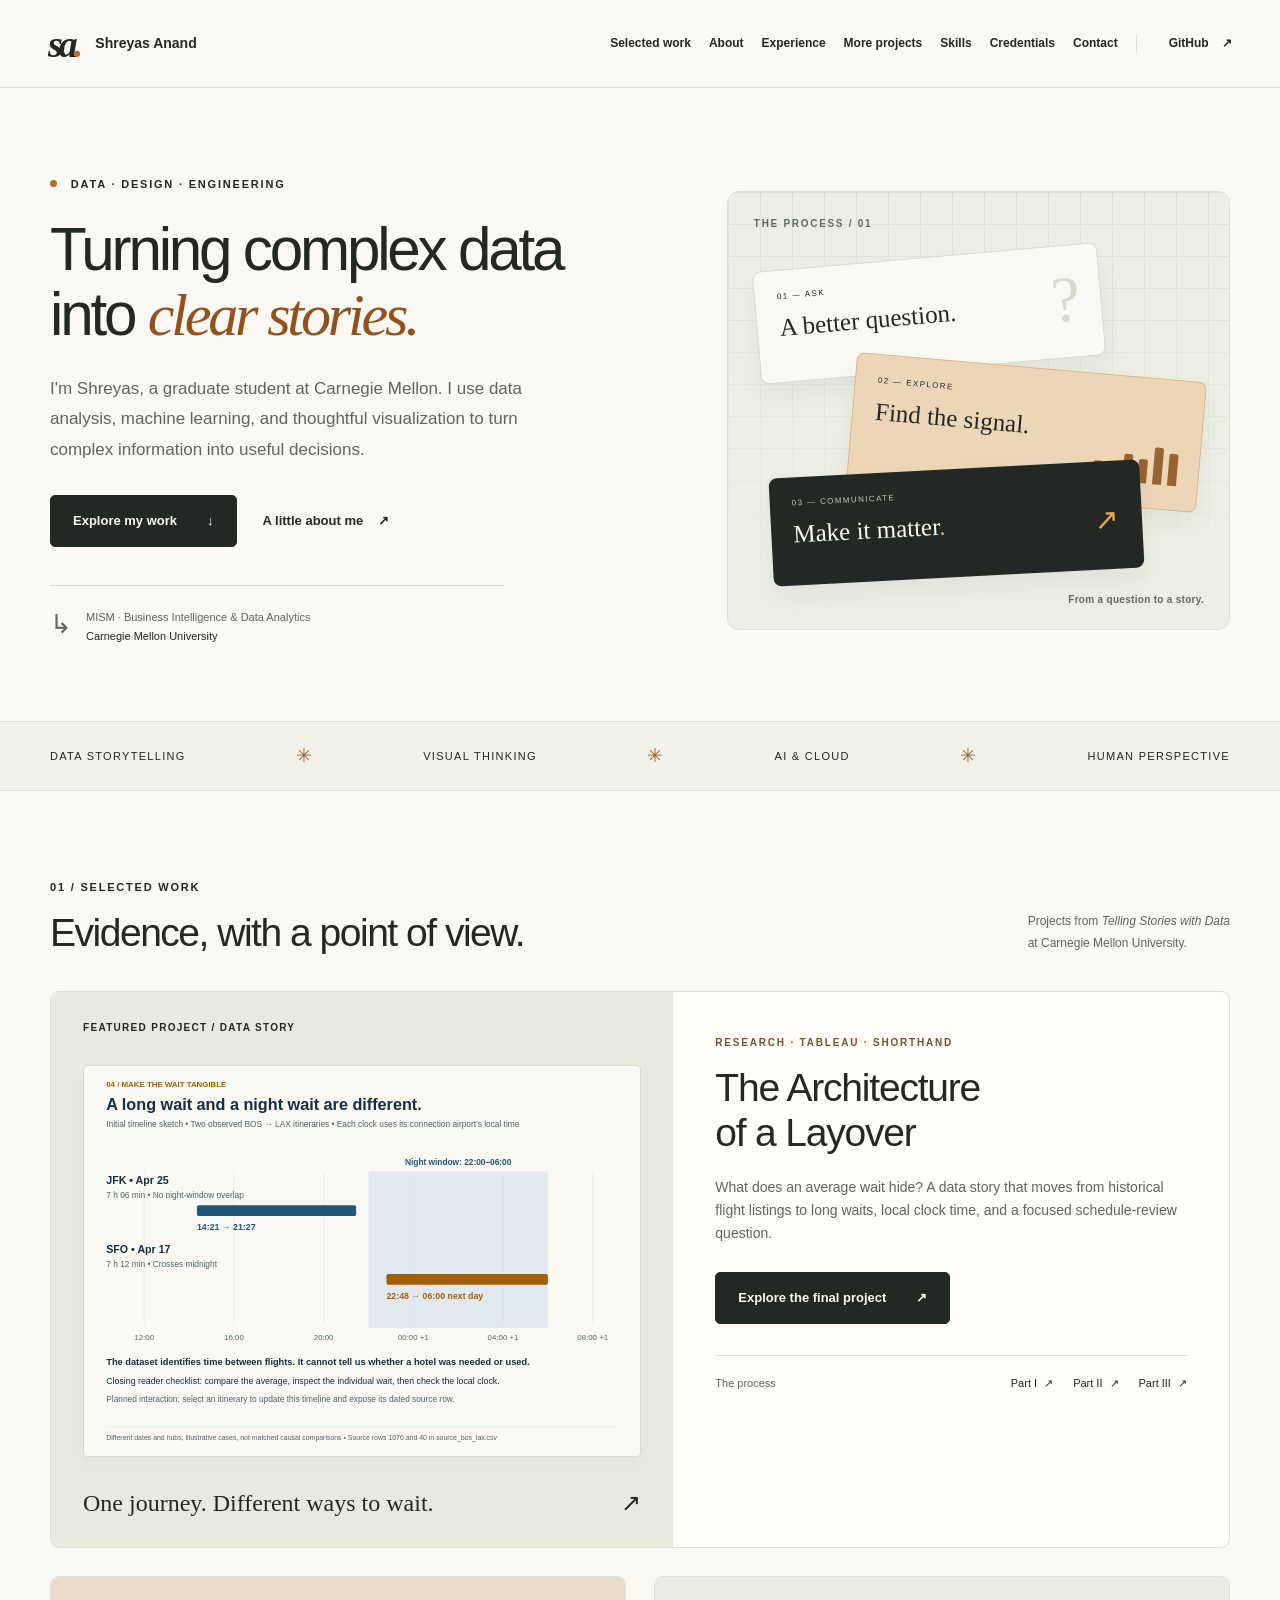
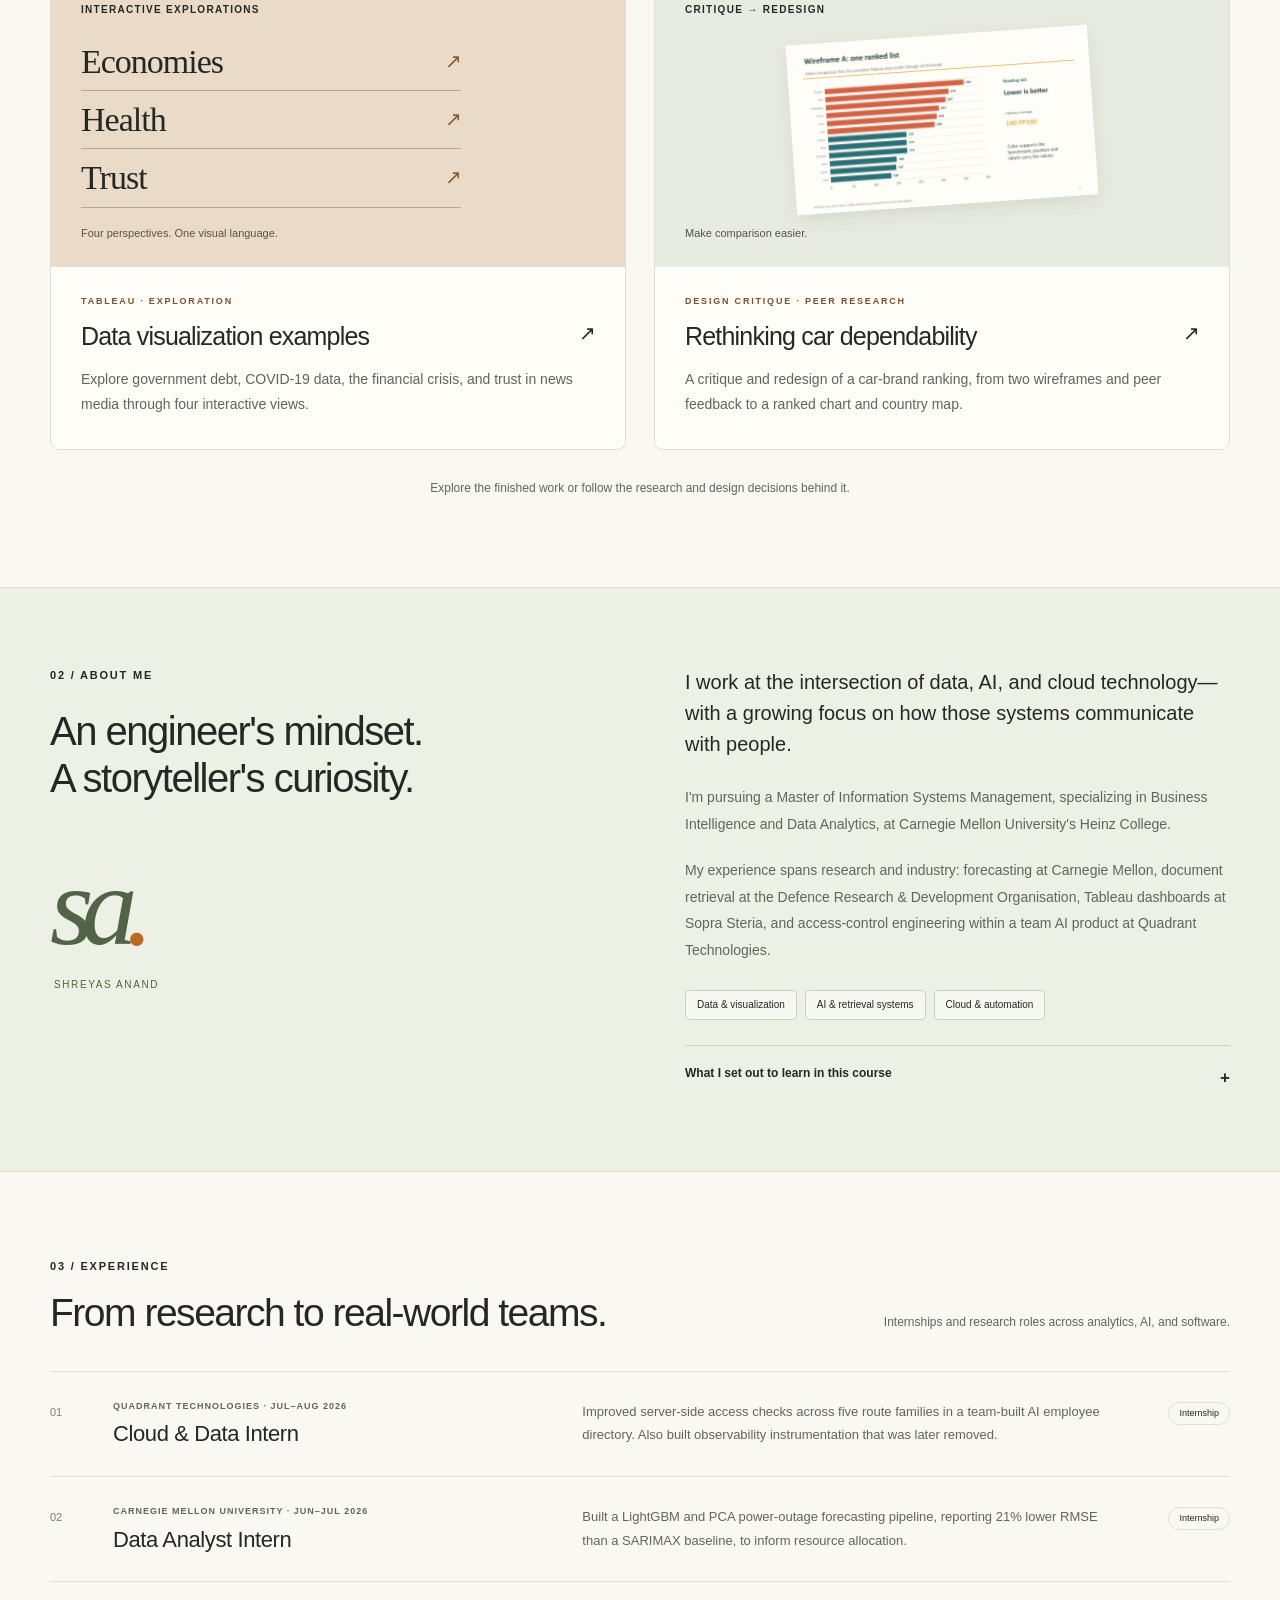
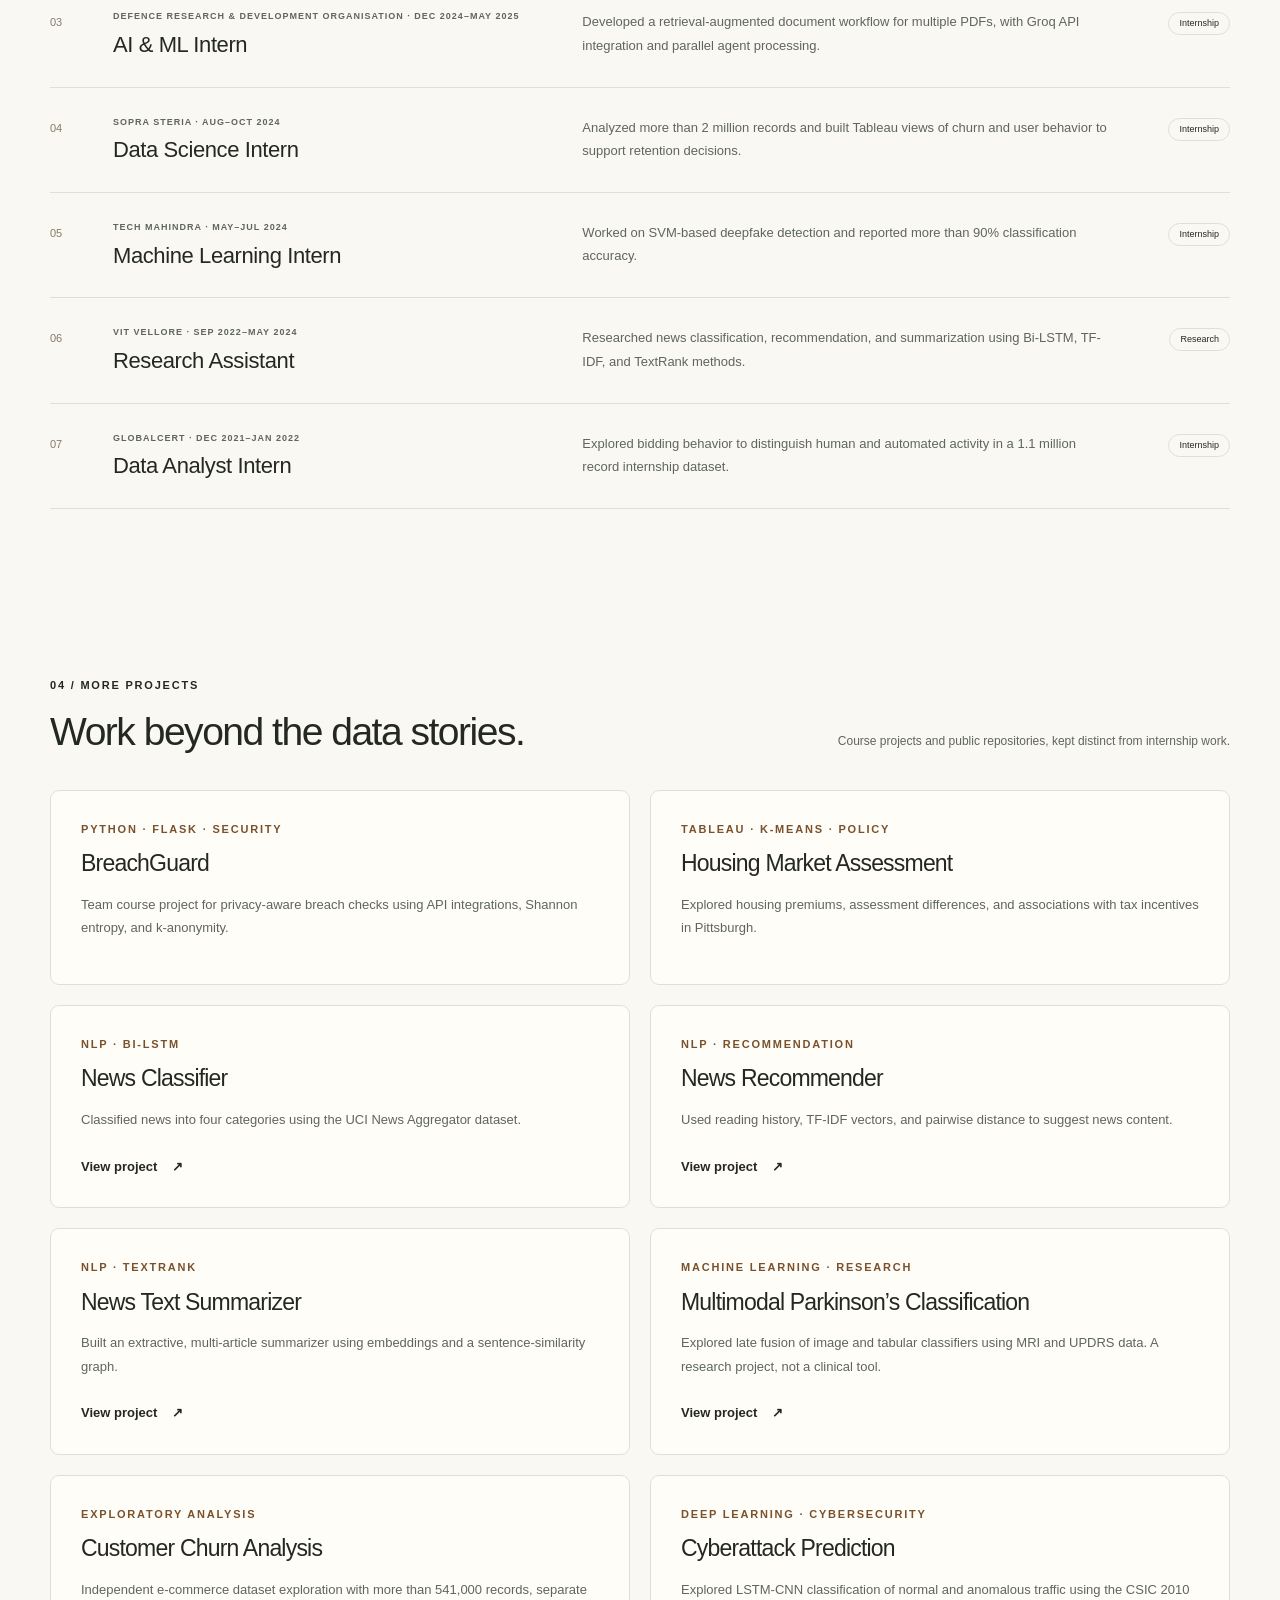
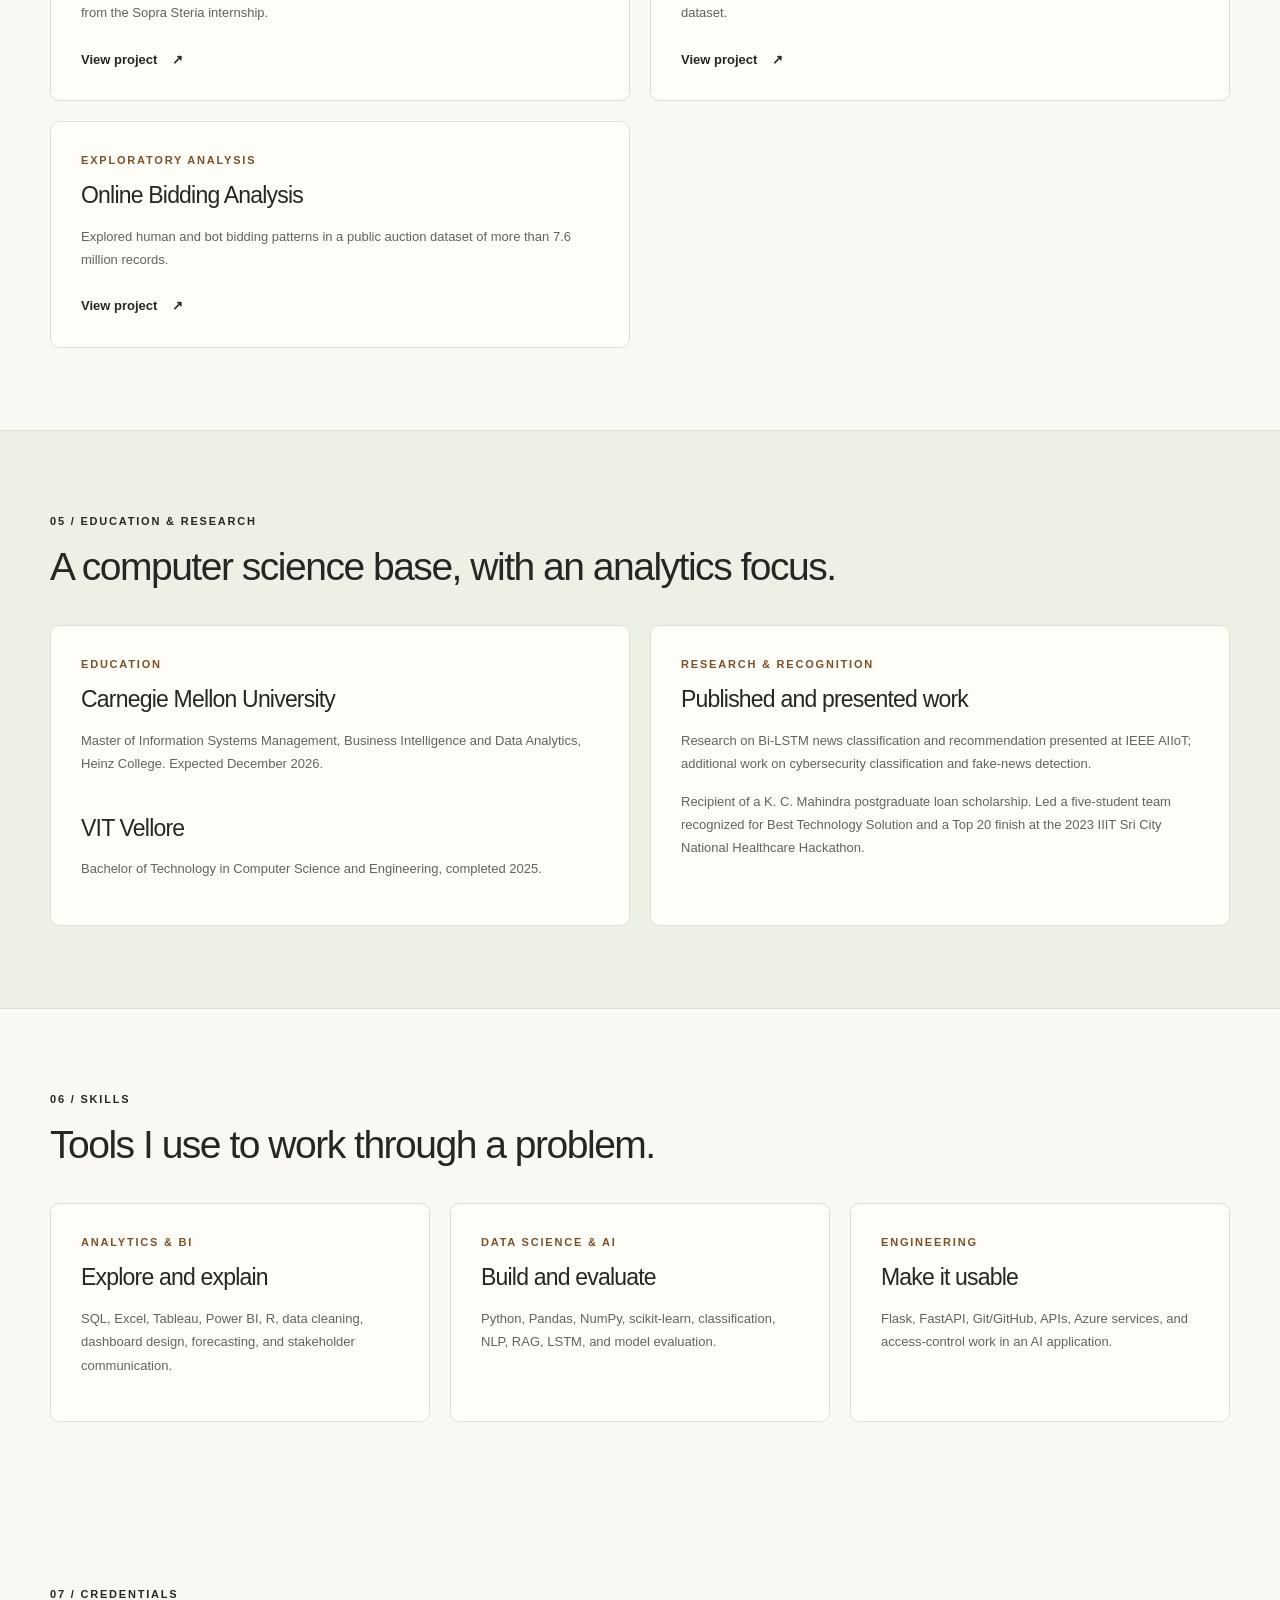
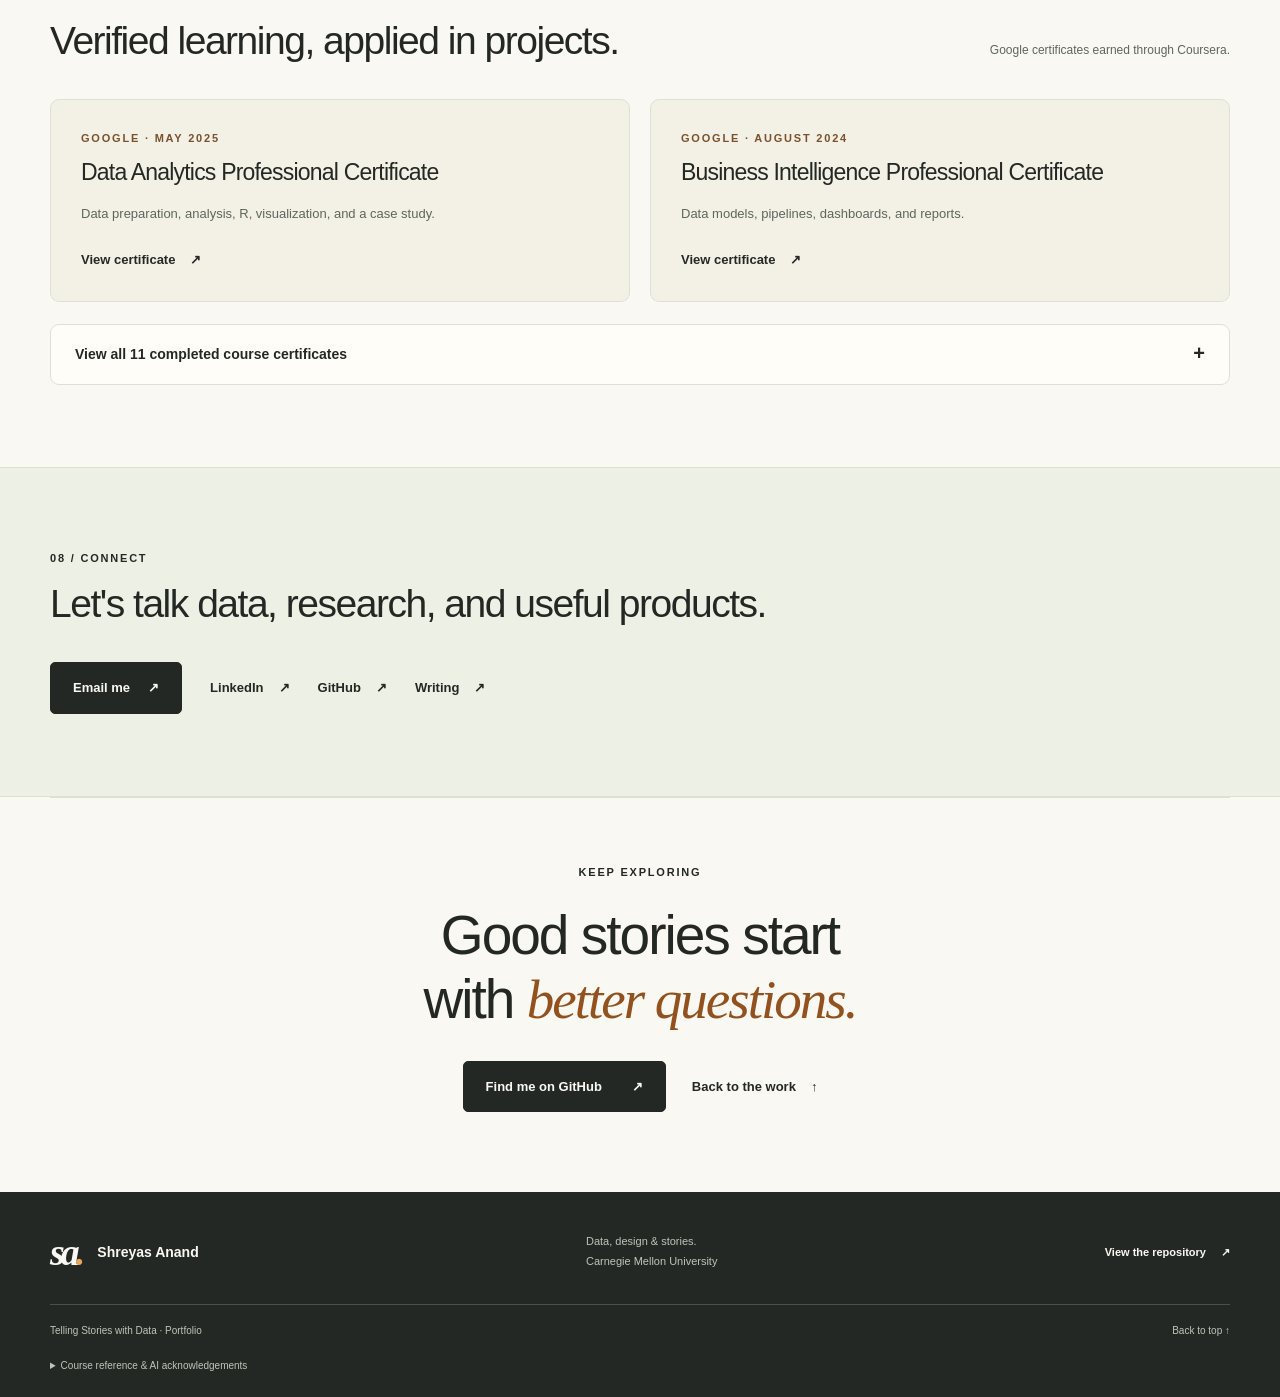
==== commit 0dbf176b: "Load updated portfolio styles on live site" ====
--- a/index.html
+++ b/index.html
@@ -7,7 +7,7 @@
   <title>Shreyas Anand | Data, design &amp; stories</title>
   <link rel="canonical" href="https://anandshrey.github.io/Shreyas-Anand-portfolio/">
   <link rel="icon" type="image/svg+xml" href="assets/portfolio/monogram.svg">
-  <link rel="stylesheet" href="assets/portfolio/style.css">
+  <link rel="stylesheet" href="assets/portfolio/style.css?v=20261102">
   <script src="assets/portfolio/main.js" defer></script>
   <noscript><style>@media(max-width:760px){.header-inner{flex-wrap:wrap;padding-block:16px}.menu-toggle{display:none}.site-nav{display:flex;position:static;width:100%;padding:0;box-shadow:none;border:0}.site-nav a{padding:8px 0}}</style></noscript>
 </head>
--- a/assets/portfolio/style.css
+++ b/assets/portfolio/style.css
@@ -1,7 +1,12 @@
 :root{--paper:#faf8f2;--ink:#242824;--muted:#5e665e;--line:#dedfd5;--amber:#e7a65b;--sage:#e7eadd;--serif:Georgia,'Times New Roman',serif;--sans:'Segoe UI',Arial,sans-serif}
-*{box-sizing:border-box}html{scroll-behavior:smooth;scroll-padding-top:100px}body{margin:0;background:var(--paper);color:var(--ink);font-family:var(--sans);font-size:16px;line-height:1.65;-webkit-font-smoothing:antialiased}a{color:inherit;text-decoration:none}button{font:inherit}img{display:block;max-width:100%;height:auto}::selection{background:#f2d2a8}a:focus-visible,button:focus-visible,summary:focus-visible{outline:3px solid #8c4f18;outline-offset:5px;border-radius:3px}.container{width:min(1180px,calc(100% - 96px));margin-inline:auto}.skip-link{position:fixed;z-index:100;top:-100px;left:20px;padding:12px 20px;background:var(--ink);color:white}.skip-link:focus{top:12px}.site-header{position:sticky;top:0;z-index:20;background:rgba(250,248,242,.96);border-bottom:1px solid var(--line);backdrop-filter:blur(12px)}.header-inner{width:min(1280px,calc(100% - 96px));min-height:87px;margin:auto;display:flex;align-items:center;justify-content:space-between;gap:24px}.brand{display:inline-flex;align-items:center;gap:16px;font-size:14px;font-weight:600}.monogram{font-family:var(--serif);font-size:38px;font-style:italic;line-height:1;letter-spacing:-4px}.monogram span{color:#b96923}.site-nav{display:flex;align-items:center;gap:32px;font-size:13px;font-weight:600}.site-nav a{transition:color .2s}.site-nav a:hover{color:#a55b1b}.nav-external{border-left:1px solid var(--line);padding-left:32px}.nav-external span{margin-left:10px}.menu-toggle{display:none}.hero{display:grid;grid-template-columns:1.23fr 1fr;gap:58px;align-items:center;padding-block:88px 76px}.eyebrow{text-transform:uppercase;font-size:11px;letter-spacing:1.8px;font-weight:650;line-height:1.5;margin:0 0 24px}.small-dot{display:inline-block;width:7px;height:7px;border-radius:50%;background:#b86923;margin:0 9px 1px 0}h1,h2,h3,p{margin-top:0}h1{font-size:clamp(42px,4.7vw,68px);font-weight:500;line-height:1.09;letter-spacing:-3.2px;margin-bottom:26px}h1 em,h2 em{font-family:var(--serif);font-weight:400;color:#92511e}h2{font-size:clamp(30px,3.05vw,43px);font-weight:500;letter-spacing:-1.5px;line-height:1.18;margin-bottom:0}h3{font-size:28px;line-height:1.22;letter-spacing:-.8px;font-weight:500}.hero-description{max-width:480px;font-size:17px;color:var(--muted);line-height:1.8;margin-bottom:30px}.hero-actions{display:flex;align-items:center;gap:26px;flex-wrap:wrap}.button{display:inline-flex;align-items:center;justify-content:space-between;gap:30px;padding:14px 22px;border:1px solid var(--ink);font-size:13px;font-weight:600;border-radius:5px;transition:transform .22s,background .22s,box-shadow .22s}.button-dark{background:var(--ink);color:var(--paper)}.button:hover{background:#3c443c;transform:translateY(-3px);box-shadow:0 7px 15px #24282418}.text-link{display:inline-flex;gap:15px;align-items:center;font-size:13px;font-weight:600}.text-link:hover{text-decoration:underline;text-underline-offset:5px}.hero-note{display:flex;gap:14px;border-top:1px solid var(--line);margin-top:38px;padding-top:22px;font-size:11px;line-height:1.7;color:var(--muted);max-width:455px}.hero-note strong{font-weight:500;color:var(--ink)}.note-mark{font-size:26px;line-height:1.3}.hero-visual{height:439px;position:relative;background:#eceee3;border:1px solid #dde1d1;border-radius:12px;isolation:isolate;overflow:hidden}.visual-grid{position:absolute;inset:0;opacity:.8;background-image:linear-gradient(#d8ddce 1px,transparent 1px),linear-gradient(90deg,#d8ddce 1px,transparent 1px);background-size:32px 32px;mask-image:linear-gradient(to bottom,black,transparent)}.visual-label,.visual-caption{position:absolute;font-size:10px;letter-spacing:1.7px;font-weight:600;color:#616b59}.visual-label{top:24px;left:26px}.visual-caption{bottom:21px;right:25px;letter-spacing:.3px}.process-card{position:absolute;border-radius:8px;padding:19px 22px;box-shadow:0 12px 24px #2428240d;transition:transform .35s}.card-step{display:block;font-size:8px;letter-spacing:1.4px;margin-bottom:10px}.process-title{font-family:var(--serif);font-size:25px;line-height:1.2;display:block}.question{left:28px;top:65px;width:69%;height:113px;background:var(--paper);transform:rotate(-5deg);border:1px solid #d8dace}.question-symbol{position:absolute;right:20px;top:21px;font-family:var(--serif);font-size:65px;line-height:1;color:#d7daca}.evidence{right:27px;top:175px;width:70%;height:131px;background:#edd6b8;transform:rotate(5deg);border:1px solid #dcb787}.signal-bars{position:absolute;right:21px;bottom:24px;height:37px;display:flex;gap:6px;align-items:end}.signal-bars i{width:9px;background:#9a622e;border-radius:2px 2px 0 0}.signal-bars i:nth-child(1){height:11px}.signal-bars i:nth-child(2){height:19px}.signal-bars i:nth-child(3){height:14px}.signal-bars i:nth-child(4){height:28px}.signal-bars i:nth-child(5){height:24px}.signal-bars i:nth-child(6){height:37px}.signal-bars i:nth-child(7){height:32px}.story{left:43px;bottom:52px;width:74%;height:108px;background:var(--ink);color:var(--paper);transform:rotate(-3deg)}.story .card-step{color:#c4cbbb}.story .process-title span{color:var(--amber)}.story-arrow{position:absolute;right:23px;top:35px;font-size:29px;color:var(--amber)}.hero-visual:hover .question{transform:rotate(-7deg) translateY(-4px)}.hero-visual:hover .evidence{transform:rotate(7deg) translateY(-2px)}.hero-visual:hover .story{transform:rotate(-1deg) translateY(-3px)}.discipline-strip{border-block:1px solid var(--line);background:#f2f1e9}.discipline-strip .container{display:flex;align-items:center;justify-content:space-between;gap:22px;padding-block:18px;font-size:11px;text-transform:uppercase;letter-spacing:1.3px;font-weight:500}.discipline-strip b{color:#9a622e;font-size:19px;font-weight:400}.work-section{padding-block:88px}.section-heading{display:flex;justify-content:space-between;gap:40px;align-items:end;margin-bottom:35px}.section-heading .eyebrow{margin-bottom:15px}.section-heading>p{font-size:12px;color:var(--muted);margin-bottom:2px;line-height:1.8}.featured-project{display:grid;grid-template-columns:1.12fr 1fr;border:1px solid var(--line);border-radius:9px;overflow:hidden;background:#fffdf7}.feature-image{background:#e7eadd;padding:28px 32px;display:flex;flex-direction:column;justify-content:space-between;gap:30px}.project-kicker{font-size:10px;letter-spacing:1.3px;text-transform:uppercase;font-weight:650;line-height:1.5}.feature-image img{width:100%;border:1px solid #d6dacb;border-radius:5px;box-shadow:0 8px 20px #24282409;transition:transform .35s}.feature-image:hover img{transform:translateY(-4px)}.feature-image p{font-family:var(--serif);font-size:24px;line-height:1.35;display:flex;justify-content:space-between;margin:0}.feature-image p>span{font-family:var(--sans)}.feature-copy{padding:43px 42px}.feature-copy .eyebrow{font-size:10px;margin-bottom:16px;color:#79512d}.feature-copy h3{font-size:39px;line-height:1.14;margin-bottom:21px;letter-spacing:-1.2px}.feature-copy>p:not(.eyebrow){font-size:14px;color:var(--muted);margin-bottom:27px}.project-stages{border-top:1px solid var(--line);margin-top:31px;padding-top:18px;display:flex;align-items:center;gap:20px;font-size:11px;flex-wrap:wrap}.project-stages>span{color:var(--muted);margin-right:auto}.project-stages a:hover{text-decoration:underline;text-underline-offset:4px}.project-stages a>span{padding-left:4px}.project-grid{display:grid;grid-template-columns:1fr 1fr;gap:28px;margin-top:28px}.project-card{border:1px solid var(--line);border-radius:9px;overflow:hidden;background:#fffdf7;transition:box-shadow .3s,transform .3s}.project-card:hover{transform:translateY(-4px);box-shadow:0 12px 25px #2428240a}.project-cover{height:290px;padding:25px 30px;display:flex;flex-direction:column;justify-content:space-between;overflow:hidden}.viz-cover{background:#e9dbc8}.cover-caption{font-size:11px;color:#5a5147}.viz-words{font-family:var(--serif);font-size:34px;line-height:1.15;letter-spacing:-1px;margin-block:15px}.viz-words>span{display:flex;align-items:center;justify-content:space-between;max-width:380px;border-bottom:1px solid #baa88e;padding:9px 0}.viz-words>span>span{font-family:var(--sans);font-size:20px;color:#865b31}.critique-cover{background:#e8ebe1;position:relative}.critique-cover img{width:79%;height:170px;object-fit:contain;align-self:center;transform:rotate(-4deg);transition:transform .3s;filter:drop-shadow(0 6px 9px #24282418)}.critique-cover:hover img{transform:rotate(-1deg) scale(1.025)}.project-card-copy{padding:28px 30px 32px}.project-card-copy .eyebrow{font-size:9px;color:#79512d;margin-bottom:13px}.project-card-copy h3{font-size:25px;margin-bottom:15px}.project-card-copy h3>a{display:flex;justify-content:space-between;gap:18px}.project-card-copy h3 span{font-size:20px}.project-card-copy p:last-child{font-size:14px;line-height:1.8;color:var(--muted);margin-bottom:0}.work-footnote{text-align:center;font-size:12px;color:var(--muted);margin:29px 0 0}.about-section{background:#edf0e5;border-block:1px solid #dbe0cf;padding-block:79px}.about-grid{display:grid;grid-template-columns:1fr 1fr;gap:90px}.about-grid h2{font-size:40px;max-width:465px}.about-monogram{font-size:112px;letter-spacing:-12px;line-height:1;font-family:var(--serif);font-style:italic;margin-top:48px;color:#526348}.about-monogram>span{color:#b86923}.about-monogram small{display:block;font-family:var(--sans);font-size:10px;letter-spacing:1.6px;font-style:normal;text-transform:uppercase;margin:18px 0 0 4px}.about-copy>p{font-size:14px;color:var(--muted);line-height:1.9;margin-bottom:20px}.about-copy .lead{font-size:20px;line-height:1.55;color:var(--ink);margin-bottom:24px}.focus-list{display:flex;flex-wrap:wrap;gap:8px;padding-block:6px 25px}.focus-list span{font-size:10px;padding:6px 11px;border:1px solid #cad0bf;border-radius:4px;background:#f6f7f0}.learning-details{border-top:1px solid #ccd3bf;padding-top:18px;font-size:12px}.learning-details summary{cursor:pointer;display:flex;justify-content:space-between;gap:15px;list-style:none;font-weight:600}.learning-details summary::-webkit-details-marker{display:none}.learning-details[open] summary>span{transform:rotate(45deg)}.learning-details summary>span{font-size:17px;transition:transform .2s}.learning-details>div{padding-top:15px;color:var(--muted)}.experience-section{padding-block:86px}.experience-section h2{max-width:710px}.experience-list{border-top:1px solid var(--line)}.experience-row{display:grid;grid-template-columns:35px 1fr 1.2fr 90px;gap:28px;border-bottom:1px solid var(--line);padding-block:28px;align-items:start}.experience-index{font-size:11px;color:#857b6b;padding-top:3px}.experience-row .eyebrow{font-size:9px;letter-spacing:1px;margin-bottom:8px;color:var(--muted)}.experience-row h3{font-size:22px;letter-spacing:-.4px;margin-bottom:0}.experience-row>p{font-size:13px;line-height:1.8;color:var(--muted);margin-bottom:0}.experience-type{justify-self:end;border:1px solid var(--line);padding:3px 10px;border-radius:20px;font-size:9px;margin-top:2px}.closing-section{border-top:1px solid var(--line);padding-block:66px 80px;text-align:center}.closing-section h2{font-size:clamp(40px,4.3vw,60px);line-height:1.15;letter-spacing:-2px;margin-bottom:30px}.closing-section>div{display:flex;align-items:center;justify-content:center;gap:26px;flex-wrap:wrap}.site-footer{background:var(--ink);color:var(--paper);padding-block:40px 23px}.footer-top{display:flex;align-items:center;justify-content:space-between;gap:30px;margin-bottom:32px}.site-footer .monogram span{color:var(--amber)}.footer-top>p{font-size:11px;line-height:1.8;color:#bec5b8;margin:0}.footer-top .text-link{font-size:11px}.footer-bottom{border-top:1px solid #4b5146;padding-top:18px;display:flex;justify-content:space-between;gap:20px;color:#bec5b8;font-size:10px}.credits{margin-top:18px;font-size:10px;color:#bec5b8}.credits summary{cursor:pointer}.credits p{max-width:820px;padding-top:12px;line-height:1.8;margin:0}.credits a{text-decoration:underline;text-underline-offset:3px}.reveal-ready{opacity:0;transform:translateY(18px);transition:opacity .65s ease,transform .65s ease}.reveal-ready.is-visible{opacity:1;transform:translateY(0)}.hero-copy{animation:enter .7s ease both}.hero-visual{animation:enter .8s .1s ease both}@keyframes enter{from{opacity:0;transform:translateY(14px)}to{opacity:1;transform:translateY(0)}}
+*{box-sizing:border-box}html{scroll-behavior:smooth;scroll-padding-top:100px}body{margin:0;background:var(--paper);color:var(--ink);font-family:var(--sans);font-size:16px;line-height:1.65;-webkit-font-smoothing:antialiased}a{color:inherit;text-decoration:none}button{font:inherit}img{display:block;max-width:100%;height:auto}::selection{background:#f2d2a8}a:focus-visible,button:focus-visible,summary:focus-visible{outline:3px solid #8c4f18;outline-offset:5px;border-radius:3px}.container{width:min(1180px,calc(100% - 96px));margin-inline:auto}.skip-link{position:fixed;z-index:100;top:-100px;left:20px;padding:12px 20px;background:var(--ink);color:white}.skip-link:focus{top:12px}.site-header{position:sticky;top:0;z-index:20;background:rgba(250,248,242,.96);border-bottom:1px solid var(--line);backdrop-filter:blur(12px)}.header-inner{width:min(1280px,calc(100% - 96px));min-height:87px;margin:auto;display:flex;align-items:center;justify-content:space-between;gap:24px}.brand{display:inline-flex;align-items:center;gap:16px;font-size:14px;font-weight:600}.monogram{font-family:var(--serif);font-size:38px;font-style:italic;line-height:1;letter-spacing:-4px}.monogram span{color:#b96923}.site-nav{display:flex;align-items:center;gap:18px;font-size:12px;font-weight:600}.site-nav a{transition:color .2s}.site-nav a:hover{color:#a55b1b}.nav-external{border-left:1px solid var(--line);padding-left:32px}.nav-external span{margin-left:10px}.menu-toggle{display:none}.hero{display:grid;grid-template-columns:1.23fr 1fr;gap:58px;align-items:center;padding-block:88px 76px}.eyebrow{text-transform:uppercase;font-size:11px;letter-spacing:1.8px;font-weight:650;line-height:1.5;margin:0 0 24px}.small-dot{display:inline-block;width:7px;height:7px;border-radius:50%;background:#b86923;margin:0 9px 1px 0}h1,h2,h3,p{margin-top:0}h1{font-size:clamp(42px,4.7vw,68px);font-weight:500;line-height:1.09;letter-spacing:-3.2px;margin-bottom:26px}h1 em,h2 em{font-family:var(--serif);font-weight:400;color:#92511e}h2{font-size:clamp(30px,3.05vw,43px);font-weight:500;letter-spacing:-1.5px;line-height:1.18;margin-bottom:0}h3{font-size:28px;line-height:1.22;letter-spacing:-.8px;font-weight:500}.hero-description{max-width:480px;font-size:17px;color:var(--muted);line-height:1.8;margin-bottom:30px}.hero-actions{display:flex;align-items:center;gap:26px;flex-wrap:wrap}.button{display:inline-flex;align-items:center;justify-content:space-between;gap:30px;padding:14px 22px;border:1px solid var(--ink);font-size:13px;font-weight:600;border-radius:5px;transition:transform .22s,background .22s,box-shadow .22s}.button-dark{background:var(--ink);color:var(--paper)}.button:hover{background:#3c443c;transform:translateY(-3px);box-shadow:0 7px 15px #24282418}.text-link{display:inline-flex;gap:15px;align-items:center;font-size:13px;font-weight:600}.text-link:hover{text-decoration:underline;text-underline-offset:5px}.hero-note{display:flex;gap:14px;border-top:1px solid var(--line);margin-top:38px;padding-top:22px;font-size:11px;line-height:1.7;color:var(--muted);max-width:455px}.hero-note strong{font-weight:500;color:var(--ink)}.note-mark{font-size:26px;line-height:1.3}.hero-visual{height:439px;position:relative;background:#eceee3;border:1px solid #dde1d1;border-radius:12px;isolation:isolate;overflow:hidden}.visual-grid{position:absolute;inset:0;opacity:.8;background-image:linear-gradient(#d8ddce 1px,transparent 1px),linear-gradient(90deg,#d8ddce 1px,transparent 1px);background-size:32px 32px;mask-image:linear-gradient(to bottom,black,transparent)}.visual-label,.visual-caption{position:absolute;font-size:10px;letter-spacing:1.7px;font-weight:600;color:#616b59}.visual-label{top:24px;left:26px}.visual-caption{bottom:21px;right:25px;letter-spacing:.3px}.process-card{position:absolute;border-radius:8px;padding:19px 22px;box-shadow:0 12px 24px #2428240d;transition:transform .35s}.card-step{display:block;font-size:8px;letter-spacing:1.4px;margin-bottom:10px}.process-title{font-family:var(--serif);font-size:25px;line-height:1.2;display:block}.question{left:28px;top:65px;width:69%;height:113px;background:var(--paper);transform:rotate(-5deg);border:1px solid #d8dace}.question-symbol{position:absolute;right:20px;top:21px;font-family:var(--serif);font-size:65px;line-height:1;color:#d7daca}.evidence{right:27px;top:175px;width:70%;height:131px;background:#edd6b8;transform:rotate(5deg);border:1px solid #dcb787}.signal-bars{position:absolute;right:21px;bottom:24px;height:37px;display:flex;gap:6px;align-items:end}.signal-bars i{width:9px;background:#9a622e;border-radius:2px 2px 0 0}.signal-bars i:nth-child(1){height:11px}.signal-bars i:nth-child(2){height:19px}.signal-bars i:nth-child(3){height:14px}.signal-bars i:nth-child(4){height:28px}.signal-bars i:nth-child(5){height:24px}.signal-bars i:nth-child(6){height:37px}.signal-bars i:nth-child(7){height:32px}.story{left:43px;bottom:52px;width:74%;height:108px;background:var(--ink);color:var(--paper);transform:rotate(-3deg)}.story .card-step{color:#c4cbbb}.story .process-title span{color:var(--amber)}.story-arrow{position:absolute;right:23px;top:35px;font-size:29px;color:var(--amber)}.hero-visual:hover .question{transform:rotate(-7deg) translateY(-4px)}.hero-visual:hover .evidence{transform:rotate(7deg) translateY(-2px)}.hero-visual:hover .story{transform:rotate(-1deg) translateY(-3px)}.discipline-strip{border-block:1px solid var(--line);background:#f2f1e9}.discipline-strip .container{display:flex;align-items:center;justify-content:space-between;gap:22px;padding-block:18px;font-size:11px;text-transform:uppercase;letter-spacing:1.3px;font-weight:500}.discipline-strip b{color:#9a622e;font-size:19px;font-weight:400}.work-section{padding-block:88px}.section-heading{display:flex;justify-content:space-between;gap:40px;align-items:end;margin-bottom:35px}.section-heading .eyebrow{margin-bottom:15px}.section-heading>p{font-size:12px;color:var(--muted);margin-bottom:2px;line-height:1.8}.featured-project{display:grid;grid-template-columns:1.12fr 1fr;border:1px solid var(--line);border-radius:9px;overflow:hidden;background:#fffdf7}.feature-image{background:#e7eadd;padding:28px 32px;display:flex;flex-direction:column;justify-content:space-between;gap:30px}.project-kicker{font-size:10px;letter-spacing:1.3px;text-transform:uppercase;font-weight:650;line-height:1.5}.feature-image img{width:100%;border:1px solid #d6dacb;border-radius:5px;box-shadow:0 8px 20px #24282409;transition:transform .35s}.feature-image:hover img{transform:translateY(-4px)}.feature-image p{font-family:var(--serif);font-size:24px;line-height:1.35;display:flex;justify-content:space-between;margin:0}.feature-image p>span{font-family:var(--sans)}.feature-copy{padding:43px 42px}.feature-copy .eyebrow{font-size:10px;margin-bottom:16px;color:#79512d}.feature-copy h3{font-size:39px;line-height:1.14;margin-bottom:21px;letter-spacing:-1.2px}.feature-copy>p:not(.eyebrow){font-size:14px;color:var(--muted);margin-bottom:27px}.project-stages{border-top:1px solid var(--line);margin-top:31px;padding-top:18px;display:flex;align-items:center;gap:20px;font-size:11px;flex-wrap:wrap}.project-stages>span{color:var(--muted);margin-right:auto}.project-stages a:hover{text-decoration:underline;text-underline-offset:4px}.project-stages a>span{padding-left:4px}.project-grid{display:grid;grid-template-columns:1fr 1fr;gap:28px;margin-top:28px}.project-card{border:1px solid var(--line);border-radius:9px;overflow:hidden;background:#fffdf7;transition:box-shadow .3s,transform .3s}.project-card:hover{transform:translateY(-4px);box-shadow:0 12px 25px #2428240a}.project-cover{height:290px;padding:25px 30px;display:flex;flex-direction:column;justify-content:space-between;overflow:hidden}.viz-cover{background:#e9dbc8}.cover-caption{font-size:11px;color:#5a5147}.viz-words{font-family:var(--serif);font-size:34px;line-height:1.15;letter-spacing:-1px;margin-block:15px}.viz-words>span{display:flex;align-items:center;justify-content:space-between;max-width:380px;border-bottom:1px solid #baa88e;padding:9px 0}.viz-words>span>span{font-family:var(--sans);font-size:20px;color:#865b31}.critique-cover{background:#e8ebe1;position:relative}.critique-cover img{width:79%;height:170px;object-fit:contain;align-self:center;transform:rotate(-4deg);transition:transform .3s;filter:drop-shadow(0 6px 9px #24282418)}.critique-cover:hover img{transform:rotate(-1deg) scale(1.025)}.project-card-copy{padding:28px 30px 32px}.project-card-copy .eyebrow{font-size:9px;color:#79512d;margin-bottom:13px}.project-card-copy h3{font-size:25px;margin-bottom:15px}.project-card-copy h3>a{display:flex;justify-content:space-between;gap:18px}.project-card-copy h3 span{font-size:20px}.project-card-copy p:last-child{font-size:14px;line-height:1.8;color:var(--muted);margin-bottom:0}.work-footnote{text-align:center;font-size:12px;color:var(--muted);margin:29px 0 0}.about-section{background:#edf0e5;border-block:1px solid #dbe0cf;padding-block:79px}.about-grid{display:grid;grid-template-columns:1fr 1fr;gap:90px}.about-grid h2{font-size:40px;max-width:465px}.about-monogram{font-size:112px;letter-spacing:-12px;line-height:1;font-family:var(--serif);font-style:italic;margin-top:48px;color:#526348}.about-monogram>span{color:#b86923}.about-monogram small{display:block;font-family:var(--sans);font-size:10px;letter-spacing:1.6px;font-style:normal;text-transform:uppercase;margin:18px 0 0 4px}.about-copy>p{font-size:14px;color:var(--muted);line-height:1.9;margin-bottom:20px}.about-copy .lead{font-size:20px;line-height:1.55;color:var(--ink);margin-bottom:24px}.focus-list{display:flex;flex-wrap:wrap;gap:8px;padding-block:6px 25px}.focus-list span{font-size:10px;padding:6px 11px;border:1px solid #cad0bf;border-radius:4px;background:#f6f7f0}.learning-details{border-top:1px solid #ccd3bf;padding-top:18px;font-size:12px}.learning-details summary{cursor:pointer;display:flex;justify-content:space-between;gap:15px;list-style:none;font-weight:600}.learning-details summary::-webkit-details-marker{display:none}.learning-details[open] summary>span{transform:rotate(45deg)}.learning-details summary>span{font-size:17px;transition:transform .2s}.learning-details>div{padding-top:15px;color:var(--muted)}.experience-section{padding-block:86px}.experience-section h2{max-width:710px}.experience-list{border-top:1px solid var(--line)}.experience-row{display:grid;grid-template-columns:35px 1fr 1.2fr 90px;gap:28px;border-bottom:1px solid var(--line);padding-block:28px;align-items:start}.experience-index{font-size:11px;color:#857b6b;padding-top:3px}.experience-row .eyebrow{font-size:9px;letter-spacing:1px;margin-bottom:8px;color:var(--muted)}.experience-row h3{font-size:22px;letter-spacing:-.4px;margin-bottom:0}.experience-row>p{font-size:13px;line-height:1.8;color:var(--muted);margin-bottom:0}.experience-type{justify-self:end;border:1px solid var(--line);padding:3px 10px;border-radius:20px;font-size:9px;margin-top:2px}.closing-section{border-top:1px solid var(--line);padding-block:66px 80px;text-align:center}.closing-section h2{font-size:clamp(40px,4.3vw,60px);line-height:1.15;letter-spacing:-2px;margin-bottom:30px}.closing-section>div{display:flex;align-items:center;justify-content:center;gap:26px;flex-wrap:wrap}.site-footer{background:var(--ink);color:var(--paper);padding-block:40px 23px}.footer-top{display:flex;align-items:center;justify-content:space-between;gap:30px;margin-bottom:32px}.site-footer .monogram span{color:var(--amber)}.footer-top>p{font-size:11px;line-height:1.8;color:#bec5b8;margin:0}.footer-top .text-link{font-size:11px}.footer-bottom{border-top:1px solid #4b5146;padding-top:18px;display:flex;justify-content:space-between;gap:20px;color:#bec5b8;font-size:10px}.credits{margin-top:18px;font-size:10px;color:#bec5b8}.credits summary{cursor:pointer}.credits p{max-width:820px;padding-top:12px;line-height:1.8;margin:0}.credits a{text-decoration:underline;text-underline-offset:3px}.reveal-ready{opacity:0;transform:translateY(18px);transition:opacity .65s ease,transform .65s ease}.reveal-ready.is-visible{opacity:1;transform:translateY(0)}.hero-copy{animation:enter .7s ease both}.hero-visual{animation:enter .8s .1s ease both}@keyframes enter{from{opacity:0;transform:translateY(14px)}to{opacity:1;transform:translateY(0)}}
 @media(min-width:1500px){.hero{padding-block:105px 90px}}
 @media(max-width:1050px){.container,.header-inner{width:calc(100% - 64px)}.hero{gap:30px;padding-block:64px}.hero-visual{height:400px}.process-title{font-size:22px}.story{left:27px}.feature-copy{padding:30px}.feature-copy h3{font-size:34px}.feature-image{padding:25px}.about-grid{gap:45px}.about-grid h2{font-size:35px}.experience-row{grid-template-columns:25px 1fr 1.1fr;gap:20px}.experience-type{display:none}.project-card-copy h3{font-size:23px}}
-@media(max-width:760px){html{scroll-padding-top:90px}.container,.header-inner{width:calc(100% - 40px)}.header-inner{min-height:73px;position:relative}.brand{gap:12px}.menu-toggle{display:flex;align-items:center;gap:15px;border:1px solid var(--line);padding:7px 11px;border-radius:4px;background:transparent;font-size:12px}.menu-toggle>span{font-size:18px;line-height:1}.menu-toggle[aria-expanded=true]>span{transform:rotate(45deg)}.site-nav{gap:0;position:absolute;top:73px;left:-20px;right:-20px;background:var(--paper);padding:12px 20px 20px;box-shadow:0 12px 14px #2428240a;display:none;flex-direction:column;align-items:stretch;border-bottom:1px solid var(--line)}.site-nav.is-open{display:flex}.site-nav a{padding:12px}.nav-external{border-left:0;border-top:1px solid var(--line);margin-top:6px}.hero{grid-template-columns:1fr;padding-block:47px 40px;gap:36px}.hero-copy h1{font-size:clamp(40px,8vw,61px);letter-spacing:-2px}.eyebrow{font-size:10px;margin-bottom:20px}.hero-description{font-size:16px;max-width:550px}.hero-note{margin-top:30px}.hero-visual{height:360px;width:100%;max-width:550px;justify-self:center}.question{left:32px;top:58px;width:64%;height:104px}.evidence{top:145px;width:64%;height:110px;right:34px}.story{bottom:39px;left:41px;width:69%;height:100px}.visual-caption{bottom:15px}.discipline-strip .container{display:grid;grid-template-columns:1fr 1fr;gap:12px 24px;padding-block:16px;font-size:9px}.discipline-strip b{display:none}.section-heading{display:block}.section-heading>p{margin-top:18px}.work-section{padding-block:54px}.featured-project{grid-template-columns:1fr}.feature-image{min-height:260px;gap:25px;padding:25px}.feature-copy{padding:29px 25px}.feature-copy h3{font-size:35px}.feature-image img{max-height:240px;object-fit:contain}.project-grid{grid-template-columns:1fr;gap:22px;margin-top:22px}.project-cover{height:275px}.project-card-copy{padding:25px}.project-card-copy h3{font-size:25px}.work-footnote{text-align:left;line-height:1.8}.about-section{padding-block:50px}.about-grid{grid-template-columns:1fr;gap:30px}.about-grid h2{font-size:34px}.about-monogram{display:none}.about-copy .lead{font-size:19px}.experience-section{padding-block:53px}.experience-row{grid-template-columns:24px 1fr;gap:13px;padding-block:25px}.experience-row>p{grid-column:2}.experience-row h3{font-size:22px}.closing-section{padding-block:46px 60px}.closing-section h2{font-size:41px;letter-spacing:-1.5px}.footer-top{display:grid;grid-template-columns:1fr;gap:20px}.footer-bottom{font-size:9px}.site-footer{padding-top:32px}.signal-bars{height:28px;bottom:14px}.signal-bars i{width:8px}.process-title{font-size:24px}}
+@media(max-width:900px){html{scroll-padding-top:90px}.container,.header-inner{width:calc(100% - 40px)}.header-inner{min-height:73px;position:relative}.brand{gap:12px}.menu-toggle{display:flex;align-items:center;gap:15px;border:1px solid var(--line);padding:7px 11px;border-radius:4px;background:transparent;font-size:12px}.menu-toggle>span{font-size:18px;line-height:1}.menu-toggle[aria-expanded=true]>span{transform:rotate(45deg)}.site-nav{gap:0;position:absolute;top:73px;left:-20px;right:-20px;background:var(--paper);padding:12px 20px 20px;box-shadow:0 12px 14px #2428240a;display:none;flex-direction:column;align-items:stretch;border-bottom:1px solid var(--line)}.site-nav.is-open{display:flex}.site-nav a{padding:12px}.nav-external{border-left:0;border-top:1px solid var(--line);margin-top:6px}.hero{grid-template-columns:1fr;padding-block:47px 40px;gap:36px}.hero-copy h1{font-size:clamp(40px,8vw,61px);letter-spacing:-2px}.eyebrow{font-size:10px;margin-bottom:20px}.hero-description{font-size:16px;max-width:550px}.hero-note{margin-top:30px}.hero-visual{height:360px;width:100%;max-width:550px;justify-self:center}.question{left:32px;top:58px;width:64%;height:104px}.evidence{top:145px;width:64%;height:110px;right:34px}.story{bottom:39px;left:41px;width:69%;height:100px}.visual-caption{bottom:15px}.discipline-strip .container{display:grid;grid-template-columns:1fr 1fr;gap:12px 24px;padding-block:16px;font-size:9px}.discipline-strip b{display:none}.section-heading{display:block}.section-heading>p{margin-top:18px}.work-section{padding-block:54px}.featured-project{grid-template-columns:1fr}.feature-image{min-height:260px;gap:25px;padding:25px}.feature-copy{padding:29px 25px}.feature-copy h3{font-size:35px}.feature-image img{max-height:240px;object-fit:contain}.project-grid{grid-template-columns:1fr;gap:22px;margin-top:22px}.project-cover{height:275px}.project-card-copy{padding:25px}.project-card-copy h3{font-size:25px}.work-footnote{text-align:left;line-height:1.8}.about-section{padding-block:50px}.about-grid{grid-template-columns:1fr;gap:30px}.about-grid h2{font-size:34px}.about-monogram{display:none}.about-copy .lead{font-size:19px}.experience-section{padding-block:53px}.experience-row{grid-template-columns:24px 1fr;gap:13px;padding-block:25px}.experience-row>p{grid-column:2}.experience-row h3{font-size:22px}.closing-section{padding-block:46px 60px}.closing-section h2{font-size:41px;letter-spacing:-1.5px}.footer-top{display:grid;grid-template-columns:1fr;gap:20px}.footer-bottom{font-size:9px}.site-footer{padding-top:32px}.signal-bars{height:28px;bottom:14px}.signal-bars i{width:8px}.process-title{font-size:24px}}
 @media(prefers-reduced-motion:reduce){html{scroll-behavior:auto}*,*::before,*::after{animation:none!important;transition:none!important}.reveal-ready{opacity:1;transform:none}.hero-visual:hover .process-card{transform:none}.button:hover,.project-card:hover,.feature-image:hover img{transform:none}}
 @media print{.site-header{position:static}.hero-visual,.discipline-strip,.menu-toggle{display:none}.hero,.about-grid{display:block}.reveal-ready{opacity:1;transform:none}body{background:white}.site-footer{background:white;color:var(--ink)}.feature-image img{max-height:200px}.hero-copy{animation:none}}
+
+/* Broader professional profile */
+.profile-section{padding-block:82px}.profile-section-tinted{background:#edf0e5;border-block:1px solid #dbe0cf}.profile-grid{display:grid;grid-template-columns:repeat(2,minmax(0,1fr));gap:20px}.profile-grid.three-col{grid-template-columns:repeat(3,minmax(0,1fr))}.profile-card{display:flex;flex-direction:column;align-items:flex-start;min-width:0;padding:30px;border:1px solid var(--line);border-radius:9px;background:#fffdf7}.profile-card .eyebrow{margin-bottom:12px;color:#79512d}.profile-card h3{font-size:23px;line-height:1.3;margin-bottom:14px}.profile-card h3:not(:first-of-type){margin-top:24px}.profile-card p:not(.eyebrow){font-size:13px;line-height:1.8;color:var(--muted);margin-bottom:14px}.profile-card .text-link{margin-top:auto;padding-top:10px}.credential-card{background:#f3f0e6}.course-certificates{margin-top:22px;border:1px solid var(--line);border-radius:9px;background:#fffdf7;padding:18px 24px}.course-certificates summary{cursor:pointer;font-size:14px;font-weight:600;display:flex;justify-content:space-between;gap:20px}.course-certificates summary span{font-size:20px;line-height:1}.course-certificates[open] summary span{transform:rotate(45deg)}.course-certificates ul{list-style:none;margin:18px 0 0;padding:0;columns:2;column-gap:36px}.course-certificates li{break-inside:avoid;display:flex;justify-content:space-between;gap:15px;border-top:1px solid var(--line);padding:12px 0;font-size:12px}.course-certificates li a{max-width:70%;text-decoration:underline;text-decoration-color:#c7c5b6;text-underline-offset:3px}.course-certificates li span{white-space:nowrap;color:var(--muted);font-size:11px}.contact-links{display:flex;align-items:center;gap:28px;flex-wrap:wrap}.contact-links .button{gap:18px}
+@media(max-width:900px){.profile-section{padding-block:54px}.profile-grid.three-col{grid-template-columns:1fr}.profile-grid.two-col{grid-template-columns:1fr}}
+@media(max-width:650px){.profile-grid{grid-template-columns:1fr}.profile-card{padding:24px}.course-certificates ul{columns:1}.course-certificates li{display:block}.course-certificates li a{display:block;max-width:none}.course-certificates li span{display:block;margin-top:3px}.contact-links{gap:18px}}
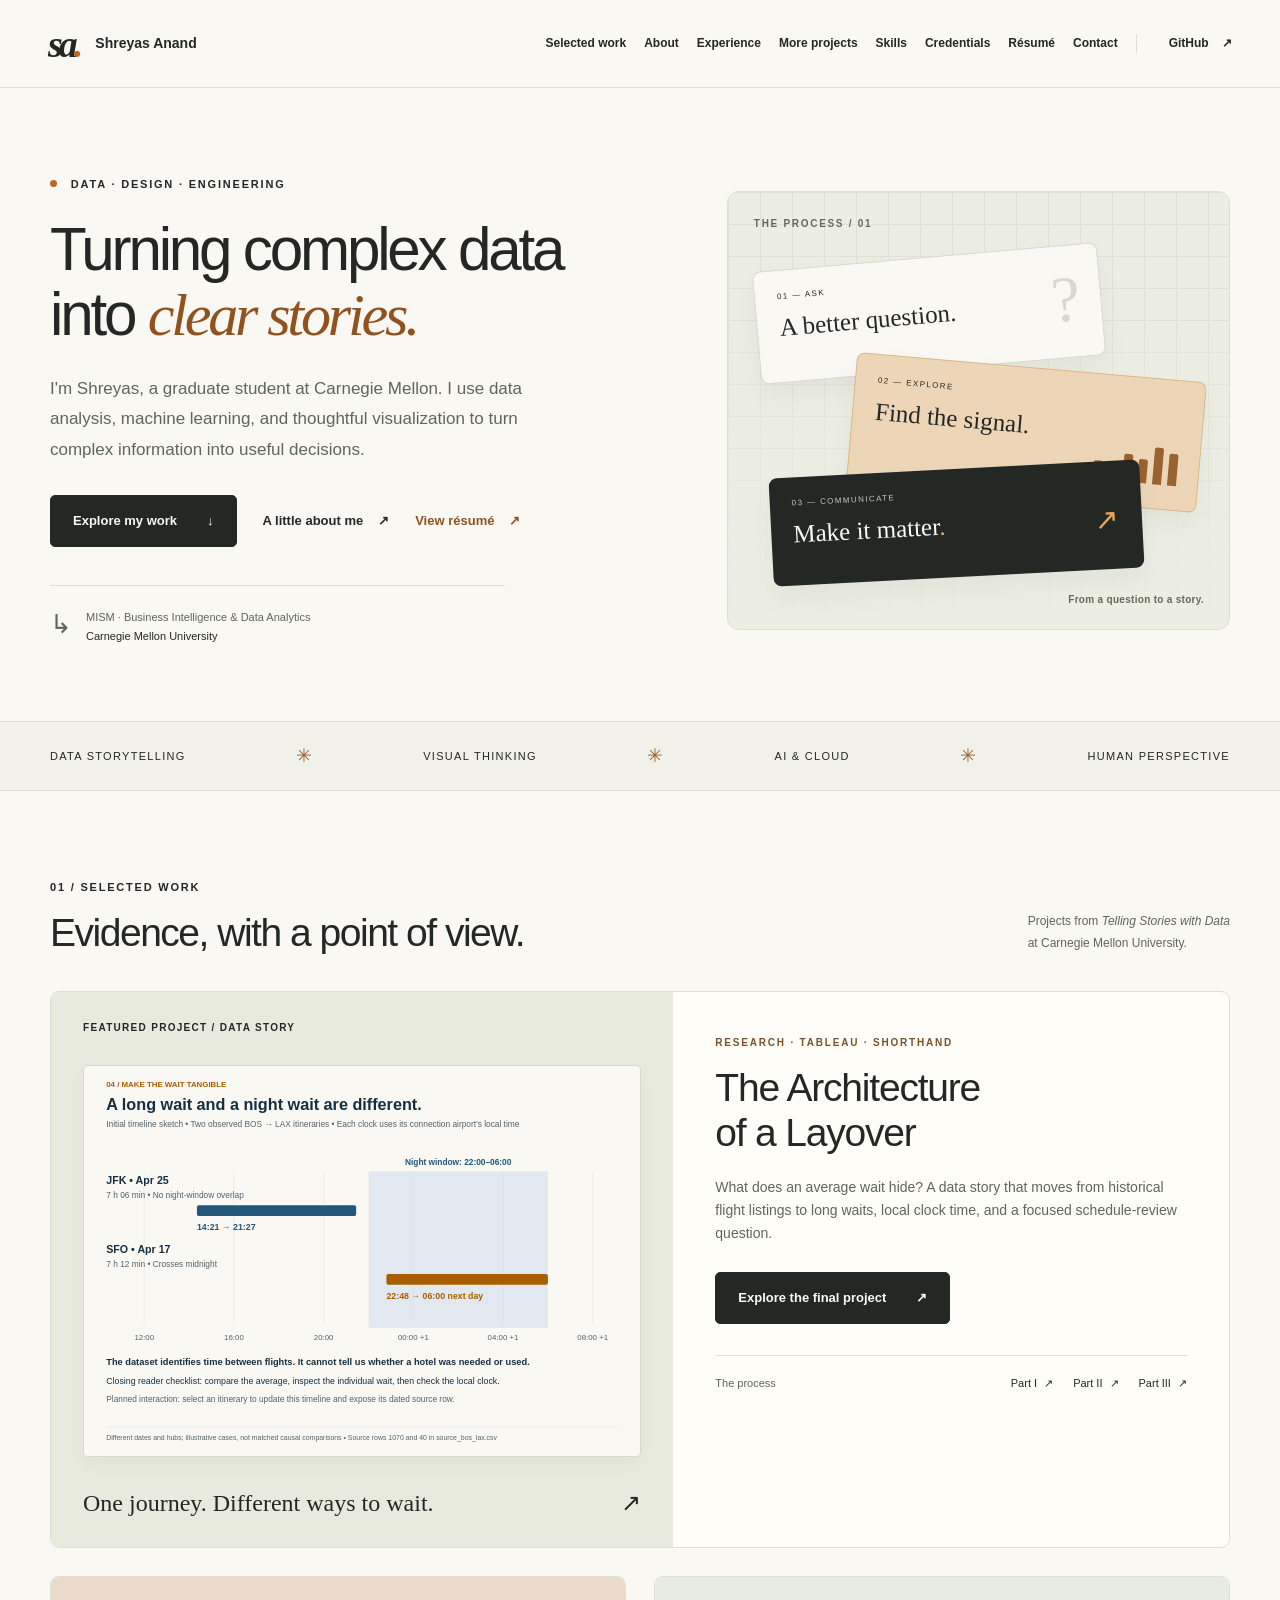
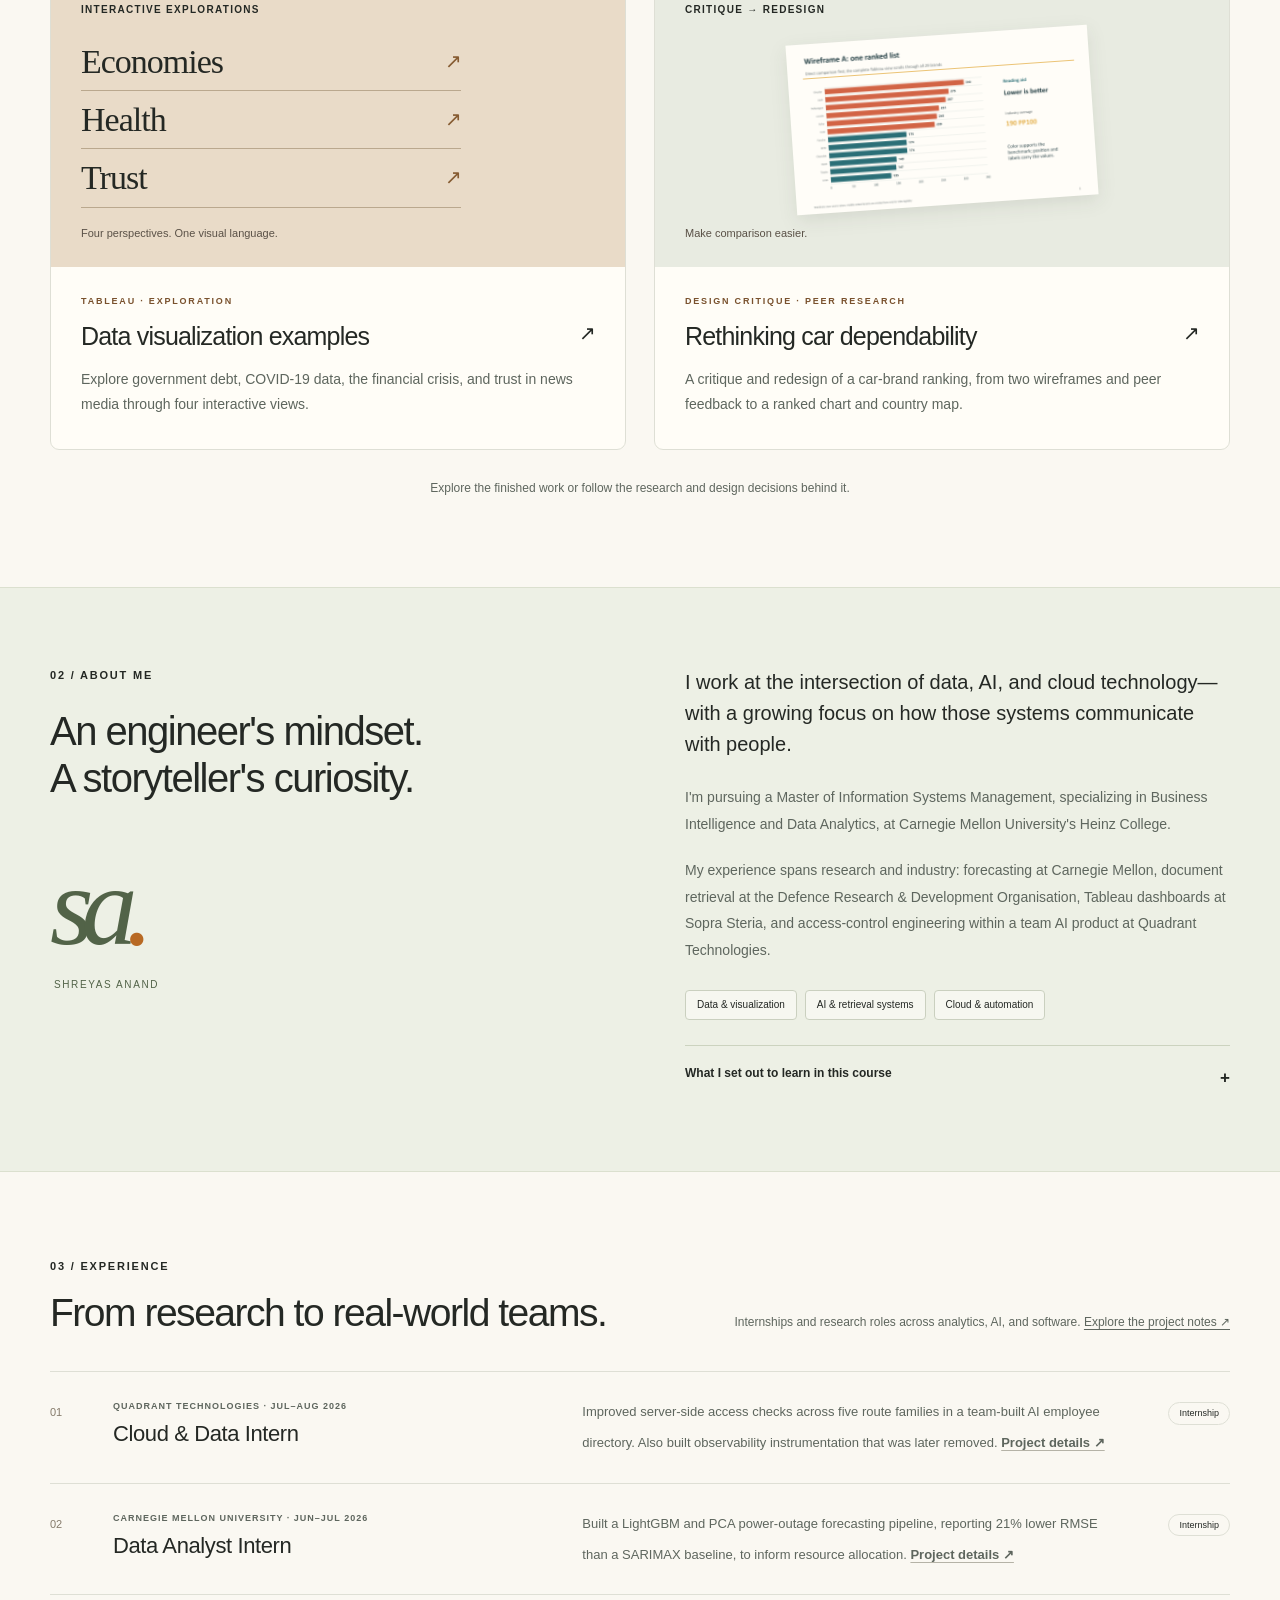
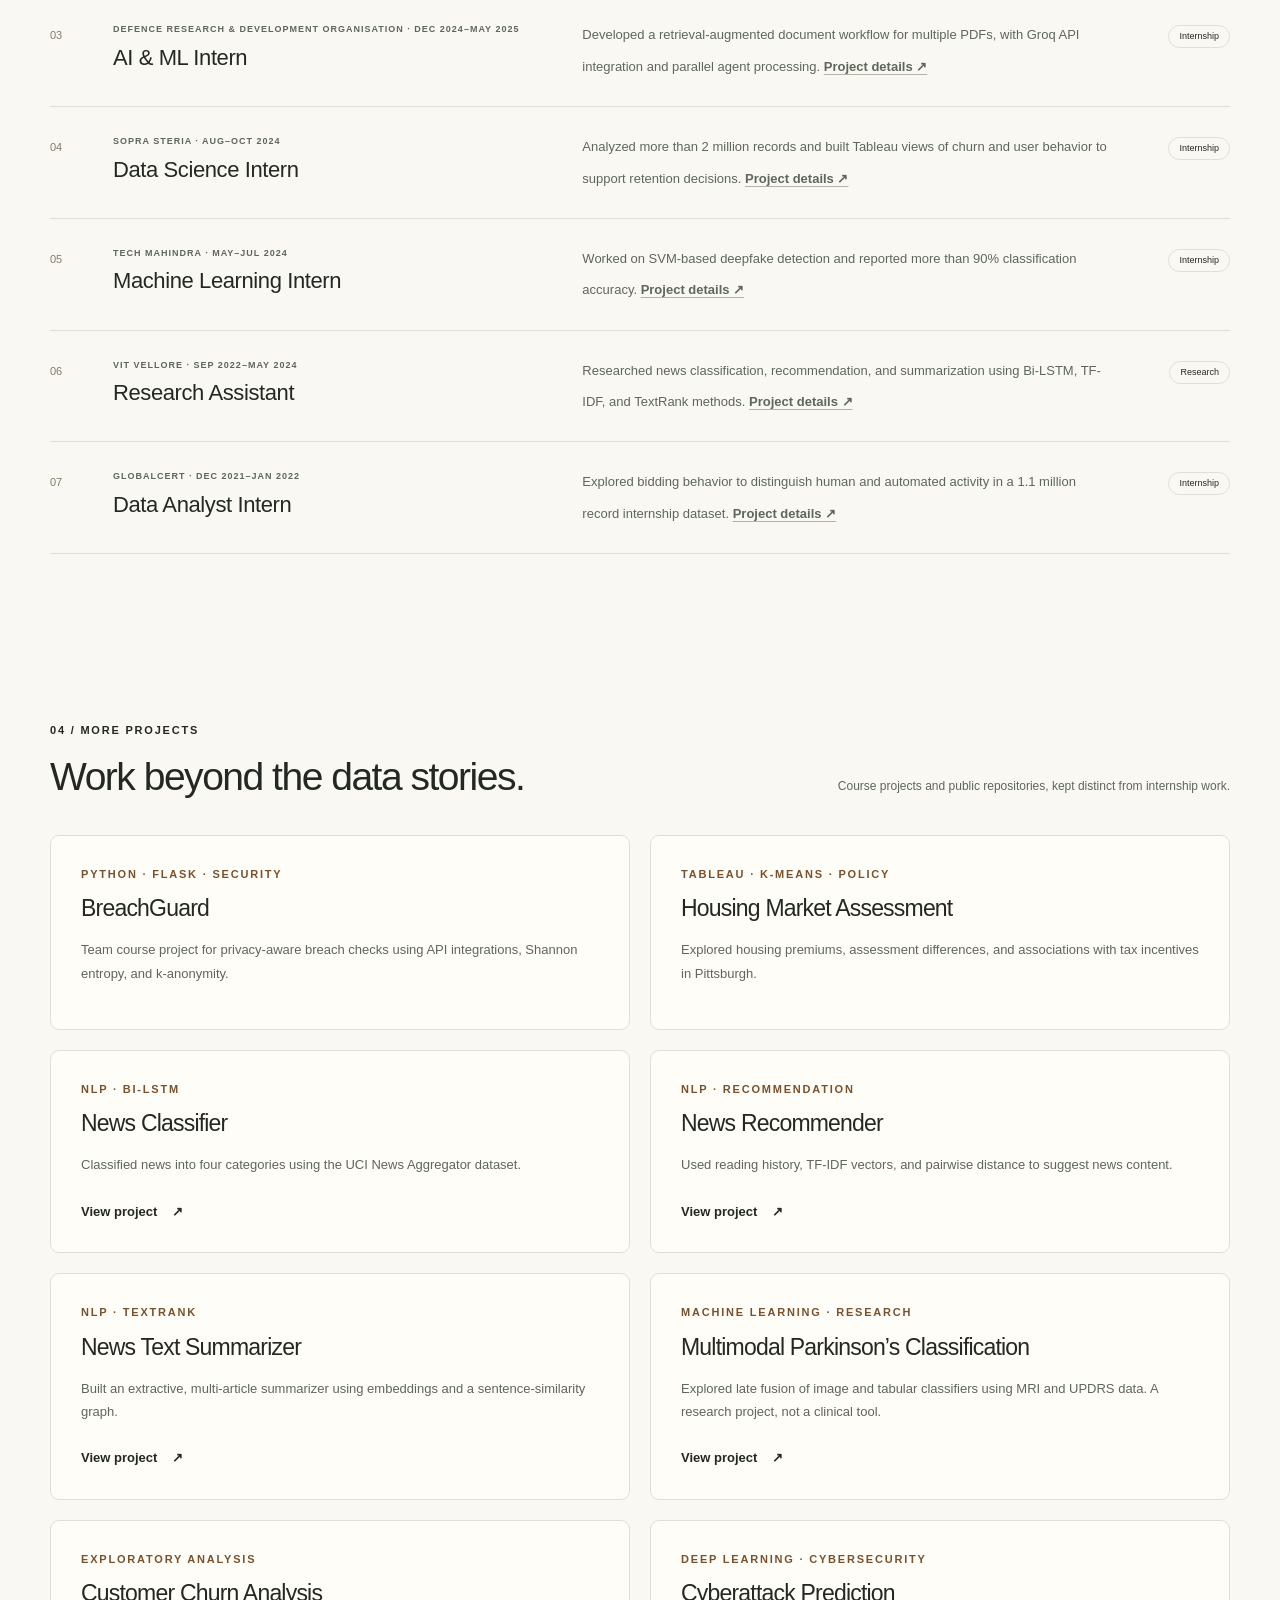
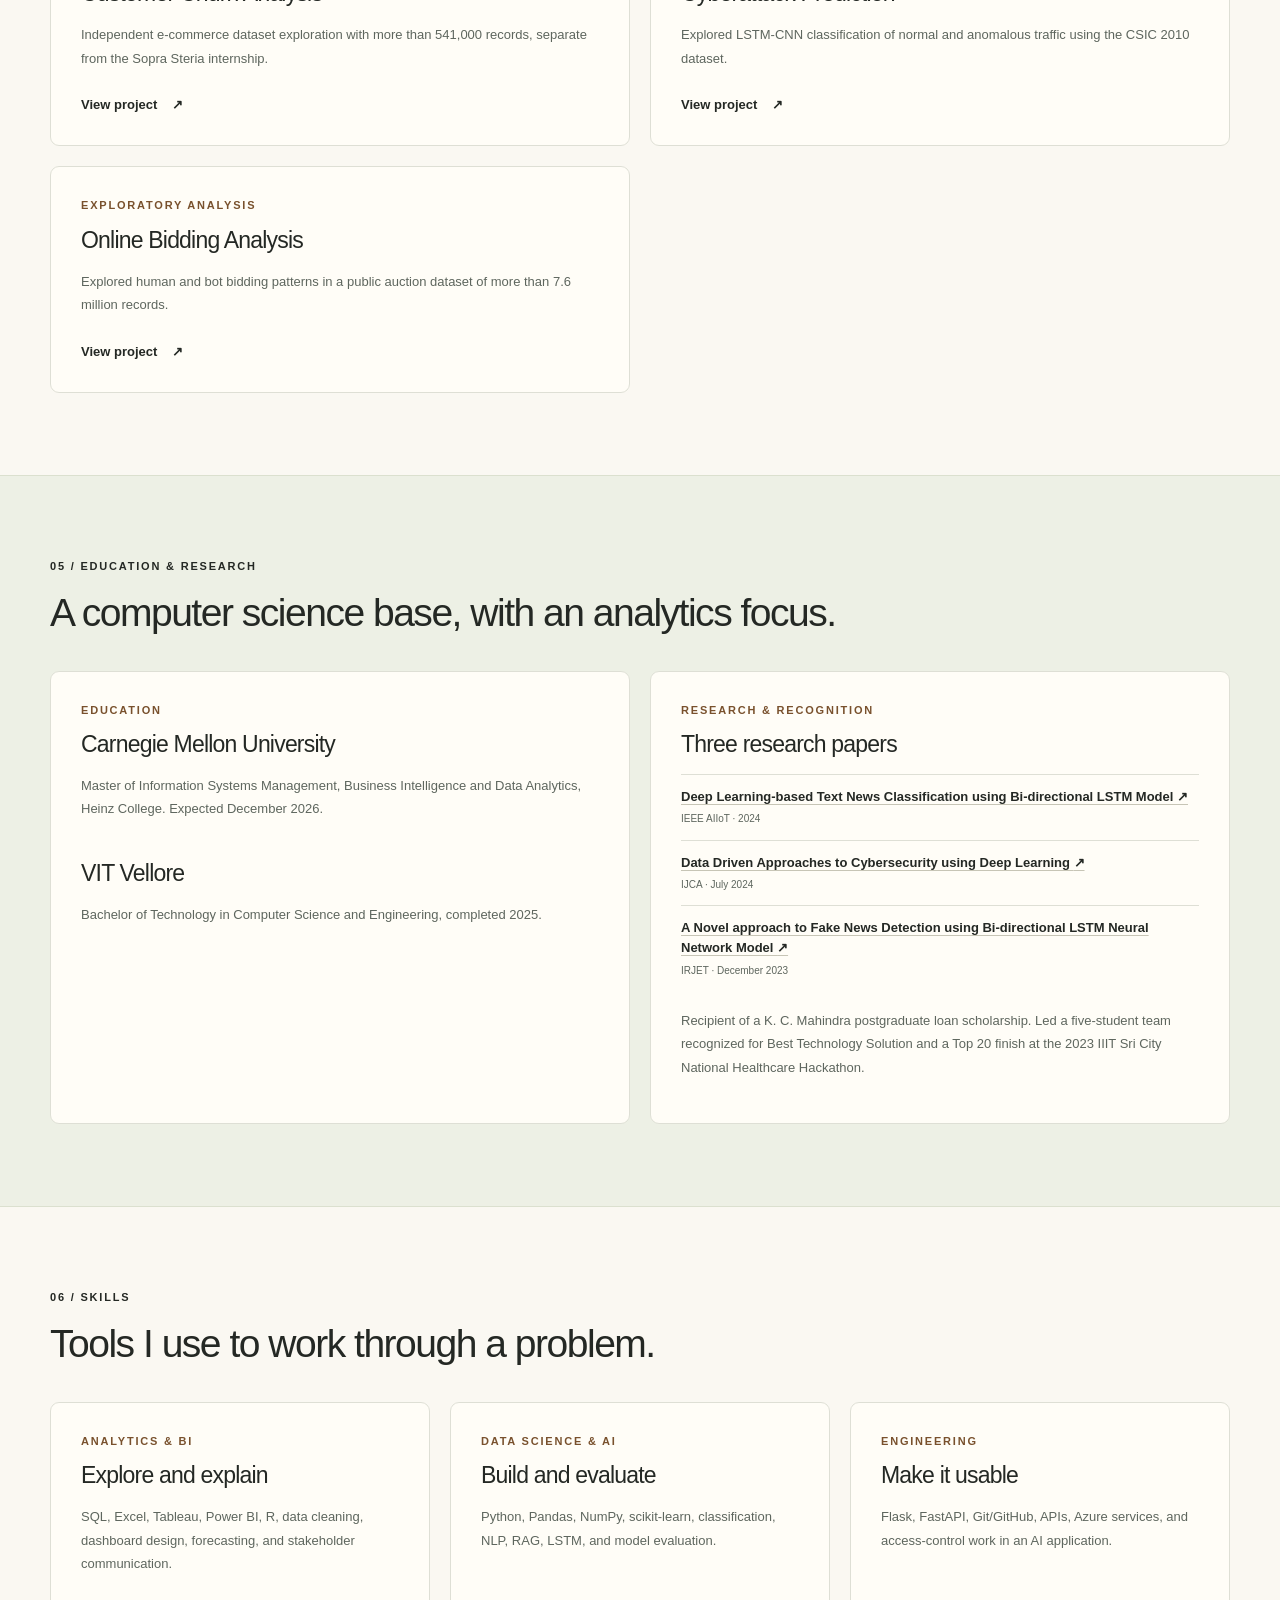
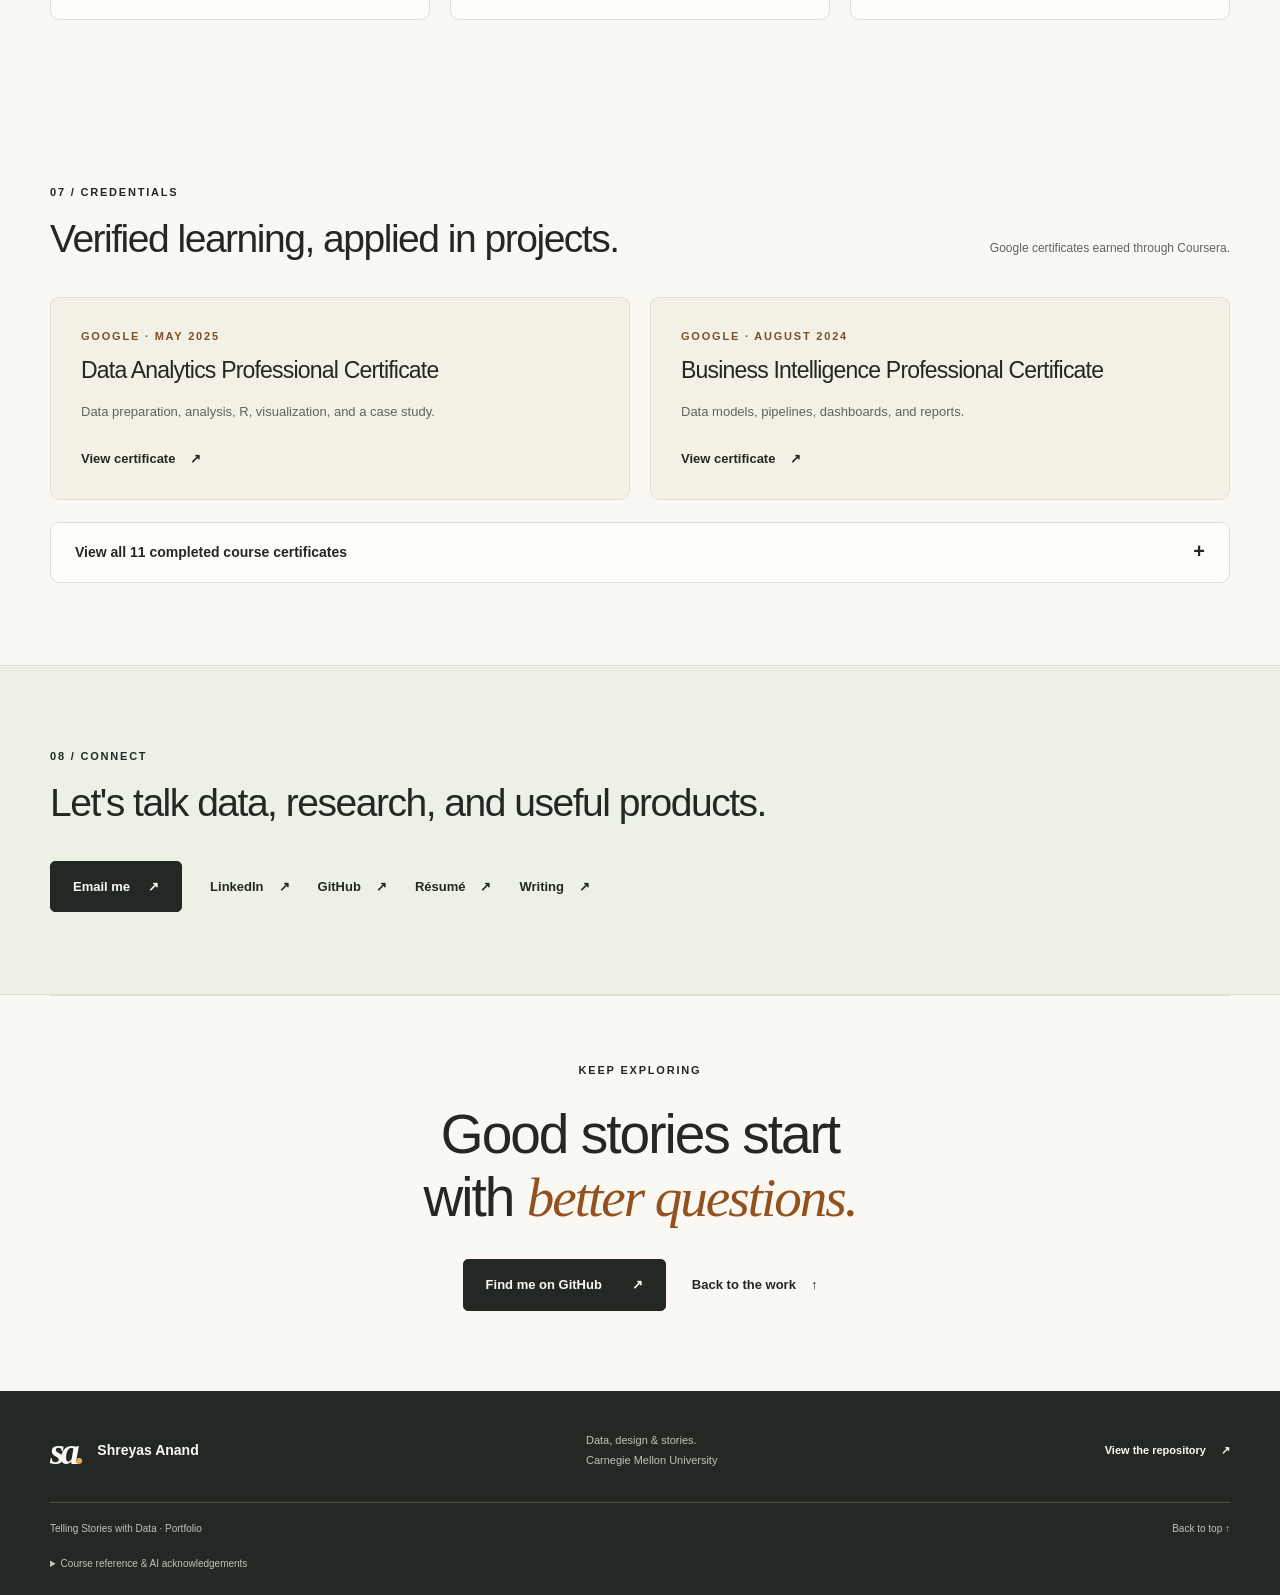
==== commit 3b65b4af: "Add research links, internship project notes, Mel demo, and résumé viewer" ====
--- a/index.html
+++ b/index.html
@@ -3,11 +3,11 @@
 <head>
   <meta charset="utf-8">
   <meta name="viewport" content="width=device-width, initial-scale=1">
-  <meta name="description" content="Shreyas Anand — data storytelling, visualization, AI, and cloud engineering. Explore projects from Carnegie Mellon's Telling Stories with Data course.">
+  <meta name="description" content="Shreyas Anand — data analytics, applied AI, internships, research papers, verified certificates, and project work.">
   <title>Shreyas Anand | Data, design &amp; stories</title>
   <link rel="canonical" href="https://anandshrey.github.io/Shreyas-Anand-portfolio/">
   <link rel="icon" type="image/svg+xml" href="assets/portfolio/monogram.svg">
-  <link rel="stylesheet" href="assets/portfolio/style.css?v=20261102">
+  <link rel="stylesheet" href="assets/portfolio/style.css?v=20261102b">
   <script src="assets/portfolio/main.js" defer></script>
   <noscript><style>@media(max-width:760px){.header-inner{flex-wrap:wrap;padding-block:16px}.menu-toggle{display:none}.site-nav{display:flex;position:static;width:100%;padding:0;box-shadow:none;border:0}.site-nav a{padding:8px 0}}</style></noscript>
 </head>
@@ -18,7 +18,7 @@
       <a class="brand" href="./" aria-label="Shreyas Anand, home"><span class="monogram" aria-hidden="true">sa<span>.</span></span><span>Shreyas Anand</span></a>
       <button class="menu-toggle" type="button" aria-expanded="false" aria-controls="site-nav">Menu <span aria-hidden="true">+</span></button>
       <nav class="site-nav" id="site-nav" aria-label="Main navigation">
-        <a href="#work">Selected work</a><a href="#about">About</a><a href="#experience">Experience</a><a href="#projects">More projects</a><a href="#skills">Skills</a><a href="#credentials">Credentials</a><a href="#contact">Contact</a>
+        <a href="#work">Selected work</a><a href="#about">About</a><a href="#experience">Experience</a><a href="#projects">More projects</a><a href="#skills">Skills</a><a href="#credentials">Credentials</a><a href="resume/">Résumé</a><a href="#contact">Contact</a>
         <a class="nav-external" href="https://github.com/Anandshrey">GitHub <span aria-hidden="true">↗</span></a>
       </nav>
     </div>
@@ -29,7 +29,7 @@
         <p class="eyebrow"><span class="small-dot" aria-hidden="true"></span> Data · Design · Engineering</p>
         <h1 id="hero-title">Turning complex data<br>into <em>clear stories.</em></h1>
         <p class="hero-description">I'm Shreyas, a graduate student at Carnegie Mellon. I use data analysis, machine learning, and thoughtful visualization to turn complex information into useful decisions.</p>
-        <div class="hero-actions"><a class="button button-dark" href="#work">Explore my work <span aria-hidden="true">↓</span></a><a class="text-link" href="#about">A little about me <span aria-hidden="true">↗</span></a></div>
+        <div class="hero-actions"><a class="button button-dark" href="#work">Explore my work <span aria-hidden="true">↓</span></a><a class="text-link" href="#about">A little about me <span aria-hidden="true">↗</span></a><a class="text-link" href="resume/">View résumé <span aria-hidden="true">↗</span></a></div>
         <div class="hero-note"><span class="note-mark" aria-hidden="true">↳</span><span>MISM · Business Intelligence &amp; Data Analytics<br><strong>Carnegie Mellon University</strong></span></div>
       </div>
       <div class="hero-visual" aria-hidden="true">
@@ -57,14 +57,14 @@
       <div class="reveal"><p class="eyebrow">02 / About me</p><h2 id="about-title">An engineer's mindset.<br>A storyteller's curiosity.</h2><div class="about-monogram" aria-hidden="true">sa<span>.</span><small>Shreyas Anand</small></div></div>
       <div class="about-copy reveal"><p class="lead">I work at the intersection of data, AI, and cloud technology—with a growing focus on how those systems communicate with people.</p><p>I'm pursuing a Master of Information Systems Management, specializing in Business Intelligence and Data Analytics, at Carnegie Mellon University's Heinz College.</p><p>My experience spans research and industry: forecasting at Carnegie Mellon, document retrieval at the Defence Research &amp; Development Organisation, Tableau dashboards at Sopra Steria, and access-control engineering within a team AI product at Quadrant Technologies.</p><div class="focus-list"><span>Data &amp; visualization</span><span>AI &amp; retrieval systems</span><span>Cloud &amp; automation</span></div><details class="learning-details"><summary>What I set out to learn in this course <span aria-hidden="true">+</span></summary><div><p>My goals were to turn analysis into clear narratives, apply thoughtful visualization design, learn from user feedback, and explain the reasoning behind my design choices.</p><p>This portfolio brings those interests together through interactive charts, structured critique, and a research-led final story.</p></div></details></div>
     </div></section>
-    <section class="experience-section container" id="experience" aria-labelledby="experience-title"><div class="section-heading reveal"><div><p class="eyebrow">03 / Experience</p><h2 id="experience-title">From research to real-world teams.</h2></div><p>Internships and research roles across analytics, AI, and software.</p></div><div class="experience-list">
-      <article class="experience-row reveal"><span class="experience-index">01</span><div><p class="eyebrow">Quadrant Technologies · Jul–Aug 2026</p><h3>Cloud &amp; Data Intern</h3></div><p>Improved server-side access checks across five route families in a team-built AI employee directory. Also built observability instrumentation that was later removed.</p><span class="experience-type">Internship</span></article>
-      <article class="experience-row reveal"><span class="experience-index">02</span><div><p class="eyebrow">Carnegie Mellon University · Jun–Jul 2026</p><h3>Data Analyst Intern</h3></div><p>Built a LightGBM and PCA power-outage forecasting pipeline, reporting 21% lower RMSE than a SARIMAX baseline, to inform resource allocation.</p><span class="experience-type">Internship</span></article>
-      <article class="experience-row reveal"><span class="experience-index">03</span><div><p class="eyebrow">Defence Research &amp; Development Organisation · Dec 2024–May 2025</p><h3>AI &amp; ML Intern</h3></div><p>Developed a retrieval-augmented document workflow for multiple PDFs, with Groq API integration and parallel agent processing.</p><span class="experience-type">Internship</span></article>
-      <article class="experience-row reveal"><span class="experience-index">04</span><div><p class="eyebrow">Sopra Steria · Aug–Oct 2024</p><h3>Data Science Intern</h3></div><p>Analyzed more than 2 million records and built Tableau views of churn and user behavior to support retention decisions.</p><span class="experience-type">Internship</span></article>
-      <article class="experience-row reveal"><span class="experience-index">05</span><div><p class="eyebrow">Tech Mahindra · May–Jul 2024</p><h3>Machine Learning Intern</h3></div><p>Worked on SVM-based deepfake detection and reported more than 90% classification accuracy.</p><span class="experience-type">Internship</span></article>
-      <article class="experience-row reveal"><span class="experience-index">06</span><div><p class="eyebrow">VIT Vellore · Sep 2022–May 2024</p><h3>Research Assistant</h3></div><p>Researched news classification, recommendation, and summarization using Bi-LSTM, TF-IDF, and TextRank methods.</p><span class="experience-type">Research</span></article>
-      <article class="experience-row reveal"><span class="experience-index">07</span><div><p class="eyebrow">GlobalCert · Dec 2021–Jan 2022</p><h3>Data Analyst Intern</h3></div><p>Explored bidding behavior to distinguish human and automated activity in a 1.1 million record internship dataset.</p><span class="experience-type">Internship</span></article>
+    <section class="experience-section container" id="experience" aria-labelledby="experience-title"><div class="section-heading reveal"><div><p class="eyebrow">03 / Experience</p><h2 id="experience-title">From research to real-world teams.</h2></div><p>Internships and research roles across analytics, AI, and software. <a href="internships/">Explore the project notes ↗</a></p></div><div class="experience-list">
+      <article class="experience-row reveal"><span class="experience-index">01</span><div><p class="eyebrow">Quadrant Technologies · Jul–Aug 2026</p><h3>Cloud &amp; Data Intern</h3></div><p>Improved server-side access checks across five route families in a team-built AI employee directory. Also built observability instrumentation that was later removed. <a class="inline-project-link" href="internships/#quadrant">Project details ↗</a></p><span class="experience-type">Internship</span></article>
+      <article class="experience-row reveal"><span class="experience-index">02</span><div><p class="eyebrow">Carnegie Mellon University · Jun–Jul 2026</p><h3>Data Analyst Intern</h3></div><p>Built a LightGBM and PCA power-outage forecasting pipeline, reporting 21% lower RMSE than a SARIMAX baseline, to inform resource allocation. <a class="inline-project-link" href="internships/#cmu">Project details ↗</a></p><span class="experience-type">Internship</span></article>
+      <article class="experience-row reveal"><span class="experience-index">03</span><div><p class="eyebrow">Defence Research &amp; Development Organisation · Dec 2024–May 2025</p><h3>AI &amp; ML Intern</h3></div><p>Developed a retrieval-augmented document workflow for multiple PDFs, with Groq API integration and parallel agent processing. <a class="inline-project-link" href="internships/#drdo">Project details ↗</a></p><span class="experience-type">Internship</span></article>
+      <article class="experience-row reveal"><span class="experience-index">04</span><div><p class="eyebrow">Sopra Steria · Aug–Oct 2024</p><h3>Data Science Intern</h3></div><p>Analyzed more than 2 million records and built Tableau views of churn and user behavior to support retention decisions. <a class="inline-project-link" href="internships/#sopra">Project details ↗</a></p><span class="experience-type">Internship</span></article>
+      <article class="experience-row reveal"><span class="experience-index">05</span><div><p class="eyebrow">Tech Mahindra · May–Jul 2024</p><h3>Machine Learning Intern</h3></div><p>Worked on SVM-based deepfake detection and reported more than 90% classification accuracy. <a class="inline-project-link" href="internships/#tech">Project details ↗</a></p><span class="experience-type">Internship</span></article>
+      <article class="experience-row reveal"><span class="experience-index">06</span><div><p class="eyebrow">VIT Vellore · Sep 2022–May 2024</p><h3>Research Assistant</h3></div><p>Researched news classification, recommendation, and summarization using Bi-LSTM, TF-IDF, and TextRank methods. <a class="inline-project-link" href="internships/#vit">Project details ↗</a></p><span class="experience-type">Research</span></article>
+      <article class="experience-row reveal"><span class="experience-index">07</span><div><p class="eyebrow">GlobalCert · Dec 2021–Jan 2022</p><h3>Data Analyst Intern</h3></div><p>Explored bidding behavior to distinguish human and automated activity in a 1.1 million record internship dataset. <a class="inline-project-link" href="internships/#globalcert">Project details ↗</a></p><span class="experience-type">Internship</span></article>
     </div></section>
     <section class="profile-section container" id="projects" aria-labelledby="projects-title"><div class="section-heading reveal"><div><p class="eyebrow">04 / More projects</p><h2 id="projects-title">Work beyond the data stories.</h2></div><p>Course projects and public repositories, kept distinct from internship work.</p></div><div class="profile-grid">
       <article class="profile-card reveal"><p class="eyebrow">Python · Flask · Security</p><h3>BreachGuard</h3><p>Team course project for privacy-aware breach checks using API integrations, Shannon entropy, and k-anonymity.</p></article>
@@ -79,7 +79,7 @@
     </div></section>
     <section class="profile-section profile-section-tinted" id="education" aria-labelledby="education-title"><div class="container"><div class="section-heading reveal"><div><p class="eyebrow">05 / Education &amp; research</p><h2 id="education-title">A computer science base, with an analytics focus.</h2></div></div><div class="profile-grid two-col">
       <article class="profile-card reveal"><p class="eyebrow">Education</p><h3>Carnegie Mellon University</h3><p>Master of Information Systems Management, Business Intelligence and Data Analytics, Heinz College. Expected December 2026.</p><h3>VIT Vellore</h3><p>Bachelor of Technology in Computer Science and Engineering, completed 2025.</p></article>
-      <article class="profile-card reveal"><p class="eyebrow">Research &amp; recognition</p><h3>Published and presented work</h3><p>Research on Bi-LSTM news classification and recommendation presented at IEEE AIIoT; additional work on cybersecurity classification and fake-news detection.</p><p>Recipient of a K. C. Mahindra postgraduate loan scholarship. Led a five-student team recognized for Best Technology Solution and a Top 20 finish at the 2023 IIIT Sri City National Healthcare Hackathon.</p></article>
+      <article class="profile-card reveal"><p class="eyebrow">Research &amp; recognition</p><h3>Three research papers</h3><ul class="paper-list"><li><a href="https://ieeexplore.ieee.org/document/10574679" target="_blank" rel="noopener noreferrer">Deep Learning-based Text News Classification using Bi-directional LSTM Model <span aria-hidden="true">↗</span></a><small>IEEE AIIoT · 2024</small></li><li><a href="https://www.ijcaonline.org/archives/volume186/number30/data-driven-approaches-to-cybersecurity-using-deep-learning/" target="_blank" rel="noopener noreferrer">Data Driven Approaches to Cybersecurity using Deep Learning <span aria-hidden="true">↗</span></a><small>IJCA · July 2024</small></li><li><a href="https://www.irjet.net/archives/V10/i12/IRJET-V10I1291.pdf" target="_blank" rel="noopener noreferrer">A Novel approach to Fake News Detection using Bi-directional LSTM Neural Network Model <span aria-hidden="true">↗</span></a><small>IRJET · December 2023</small></li></ul><p>Recipient of a K. C. Mahindra postgraduate loan scholarship. Led a five-student team recognized for Best Technology Solution and a Top 20 finish at the 2023 IIIT Sri City National Healthcare Hackathon.</p></article>
     </div></div></section>
     <section class="profile-section container" id="skills" aria-labelledby="skills-title"><div class="section-heading reveal"><div><p class="eyebrow">06 / Skills</p><h2 id="skills-title">Tools I use to work through a problem.</h2></div></div><div class="profile-grid three-col"><article class="profile-card reveal"><p class="eyebrow">Analytics &amp; BI</p><h3>Explore and explain</h3><p>SQL, Excel, Tableau, Power BI, R, data cleaning, dashboard design, forecasting, and stakeholder communication.</p></article><article class="profile-card reveal"><p class="eyebrow">Data science &amp; AI</p><h3>Build and evaluate</h3><p>Python, Pandas, NumPy, scikit-learn, classification, NLP, RAG, LSTM, and model evaluation.</p></article><article class="profile-card reveal"><p class="eyebrow">Engineering</p><h3>Make it usable</h3><p>Flask, FastAPI, Git/GitHub, APIs, Azure services, and access-control work in an AI application.</p></article></div></section>
     <section class="profile-section container" id="credentials" aria-labelledby="credentials-title"><div class="section-heading reveal"><div><p class="eyebrow">07 / Credentials</p><h2 id="credentials-title">Verified learning, applied in projects.</h2></div><p>Google certificates earned through Coursera.</p></div><div class="profile-grid two-col">
@@ -96,7 +96,7 @@
 <li><a href="https://www.coursera.org/account/accomplishments/verify/9TCF607VLYGQ" target="_blank" rel="noopener noreferrer">Foundations of Business Intelligence <span aria-hidden="true">↗</span></a><span>August 2024</span></li>
 <li><a href="https://www.coursera.org/account/accomplishments/verify/2QNEXPR02QNW" target="_blank" rel="noopener noreferrer">The Path to Insights: Data Models and Pipelines <span aria-hidden="true">↗</span></a><span>August 2024</span></li>
 <li><a href="https://www.coursera.org/account/accomplishments/verify/DK94KCPICE60" target="_blank" rel="noopener noreferrer">Decisions, Decisions: Dashboards and Reports <span aria-hidden="true">↗</span></a><span>August 2024</span></li></ul></details></section>
-    <section class="profile-section profile-section-tinted" id="contact" aria-labelledby="contact-title"><div class="container"><div class="section-heading reveal"><div><p class="eyebrow">08 / Connect</p><h2 id="contact-title">Let's talk data, research, and useful products.</h2></div></div><div class="contact-links reveal"><a class="button button-dark" href="mailto:sanand2@andrew.cmu.edu">Email me <span aria-hidden="true">↗</span></a><a class="text-link" href="https://www.linkedin.com/in/shreyas-anand-165a61219/" target="_blank" rel="noopener noreferrer">LinkedIn <span aria-hidden="true">↗</span></a><a class="text-link" href="https://github.com/Anandshrey" target="_blank" rel="noopener noreferrer">GitHub <span aria-hidden="true">↗</span></a><a class="text-link" href="https://medium.com/@anandshreyas2103" target="_blank" rel="noopener noreferrer">Writing <span aria-hidden="true">↗</span></a></div></div></section>
+    <section class="profile-section profile-section-tinted" id="contact" aria-labelledby="contact-title"><div class="container"><div class="section-heading reveal"><div><p class="eyebrow">08 / Connect</p><h2 id="contact-title">Let's talk data, research, and useful products.</h2></div></div><div class="contact-links reveal"><a class="button button-dark" href="mailto:sanand2@andrew.cmu.edu">Email me <span aria-hidden="true">↗</span></a><a class="text-link" href="https://www.linkedin.com/in/shreyas-anand-165a61219/" target="_blank" rel="noopener noreferrer">LinkedIn <span aria-hidden="true">↗</span></a><a class="text-link" href="https://github.com/Anandshrey" target="_blank" rel="noopener noreferrer">GitHub <span aria-hidden="true">↗</span></a><a class="text-link" href="resume/">Résumé <span aria-hidden="true">↗</span></a><a class="text-link" href="https://medium.com/@anandshreyas2103" target="_blank" rel="noopener noreferrer">Writing <span aria-hidden="true">↗</span></a></div></div></section>
     <section class="closing-section container reveal"><p class="eyebrow">Keep exploring</p><h2>Good stories start<br>with <em>better questions.</em></h2><div><a class="button button-dark" href="https://github.com/Anandshrey">Find me on GitHub <span aria-hidden="true">↗</span></a><a class="text-link" href="#work">Back to the work <span aria-hidden="true">↑</span></a></div></section>
   </main>
   <footer class="site-footer"><div class="container"><div class="footer-top"><a class="brand" href="./"><span class="monogram" aria-hidden="true">sa<span>.</span></span><span>Shreyas Anand</span></a><p>Data, design &amp; stories.<br>Carnegie Mellon University</p><a class="text-link" href="https://github.com/Anandshrey/Shreyas-Anand-portfolio">View the repository <span aria-hidden="true">↗</span></a></div><div class="footer-bottom"><span>Telling Stories with Data · Portfolio</span><a href="#main">Back to top ↑</a></div><details class="credits"><summary>Course reference &amp; AI acknowledgements</summary><p>This portfolio was developed for <a href="https://canvas.cmu.edu/courses/56275">Telling Stories with Data at Carnegie Mellon</a> (course access requires a CMU login). Gemini assisted with the original profile text. OpenAI Codex assisted with this homepage's writing, layout, styling, and navigation recovery. Individual project pages retain their own acknowledgements.</p></details></div></footer>
--- a/assets/portfolio/style.css
+++ b/assets/portfolio/style.css
@@ -10,3 +10,7 @@
 .profile-section{padding-block:82px}.profile-section-tinted{background:#edf0e5;border-block:1px solid #dbe0cf}.profile-grid{display:grid;grid-template-columns:repeat(2,minmax(0,1fr));gap:20px}.profile-grid.three-col{grid-template-columns:repeat(3,minmax(0,1fr))}.profile-card{display:flex;flex-direction:column;align-items:flex-start;min-width:0;padding:30px;border:1px solid var(--line);border-radius:9px;background:#fffdf7}.profile-card .eyebrow{margin-bottom:12px;color:#79512d}.profile-card h3{font-size:23px;line-height:1.3;margin-bottom:14px}.profile-card h3:not(:first-of-type){margin-top:24px}.profile-card p:not(.eyebrow){font-size:13px;line-height:1.8;color:var(--muted);margin-bottom:14px}.profile-card .text-link{margin-top:auto;padding-top:10px}.credential-card{background:#f3f0e6}.course-certificates{margin-top:22px;border:1px solid var(--line);border-radius:9px;background:#fffdf7;padding:18px 24px}.course-certificates summary{cursor:pointer;font-size:14px;font-weight:600;display:flex;justify-content:space-between;gap:20px}.course-certificates summary span{font-size:20px;line-height:1}.course-certificates[open] summary span{transform:rotate(45deg)}.course-certificates ul{list-style:none;margin:18px 0 0;padding:0;columns:2;column-gap:36px}.course-certificates li{break-inside:avoid;display:flex;justify-content:space-between;gap:15px;border-top:1px solid var(--line);padding:12px 0;font-size:12px}.course-certificates li a{max-width:70%;text-decoration:underline;text-decoration-color:#c7c5b6;text-underline-offset:3px}.course-certificates li span{white-space:nowrap;color:var(--muted);font-size:11px}.contact-links{display:flex;align-items:center;gap:28px;flex-wrap:wrap}.contact-links .button{gap:18px}
 @media(max-width:900px){.profile-section{padding-block:54px}.profile-grid.three-col{grid-template-columns:1fr}.profile-grid.two-col{grid-template-columns:1fr}}
 @media(max-width:650px){.profile-grid{grid-template-columns:1fr}.profile-card{padding:24px}.course-certificates ul{columns:1}.course-certificates li{display:block}.course-certificates li a{display:block;max-width:none}.course-certificates li span{display:block;margin-top:3px}.contact-links{gap:18px}}
+
+/* Research and internship project links */
+.paper-list{list-style:none;margin:0 0 18px;padding:0;width:100%}.paper-list li{border-top:1px solid var(--line);padding:12px 0}.paper-list li a{display:block;font-size:13px;line-height:1.55;font-weight:600;text-decoration:underline;text-decoration-color:#c7c5b6;text-underline-offset:3px}.paper-list li small{display:block;font-size:10px;color:var(--muted);margin-top:4px}.inline-project-link{display:inline-block;margin-top:8px;font-weight:600;text-decoration:underline;text-decoration-color:#b5b3a7;text-underline-offset:3px}.section-heading>p a{text-decoration:underline;text-underline-offset:3px}.hero-actions .text-link:last-child{color:#92511e}
+@media(max-width:1180px) and (min-width:901px){.site-nav{gap:10px;font-size:11px}.header-inner{gap:15px}.brand{gap:10px}}
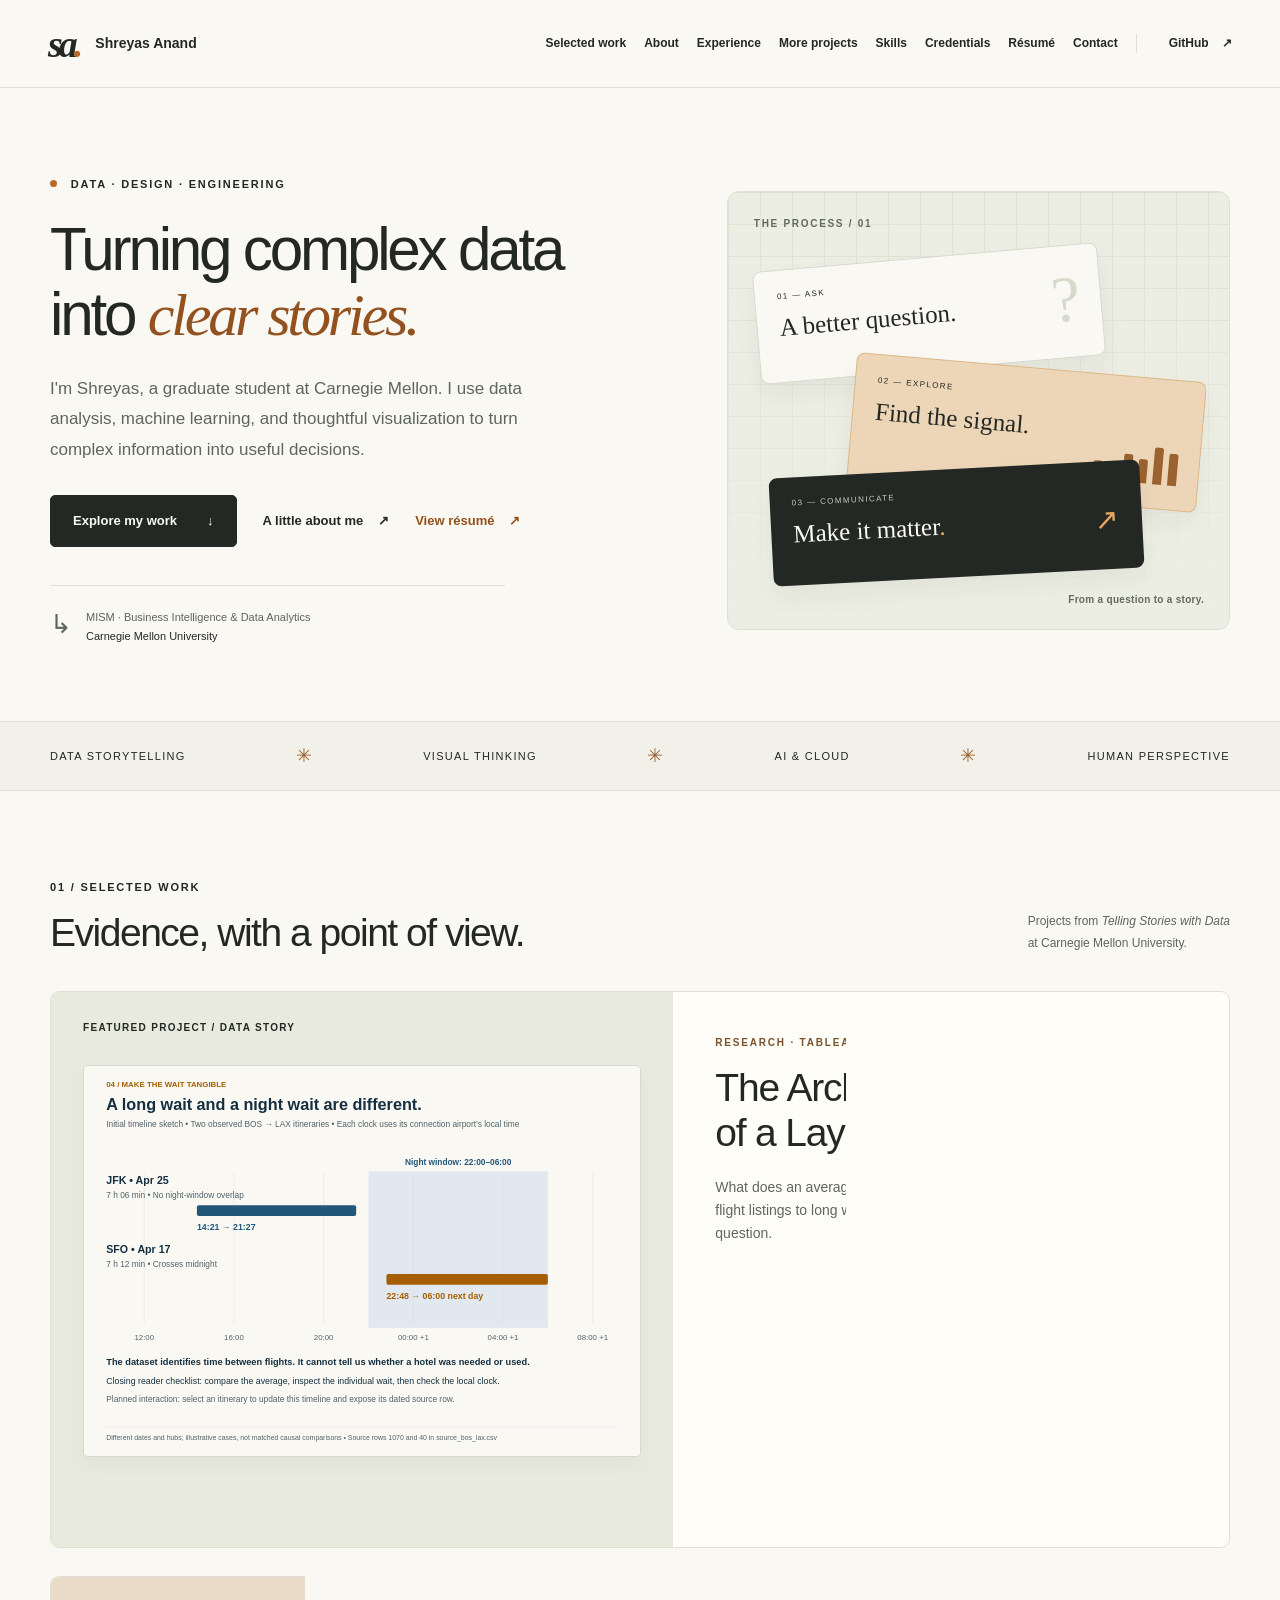
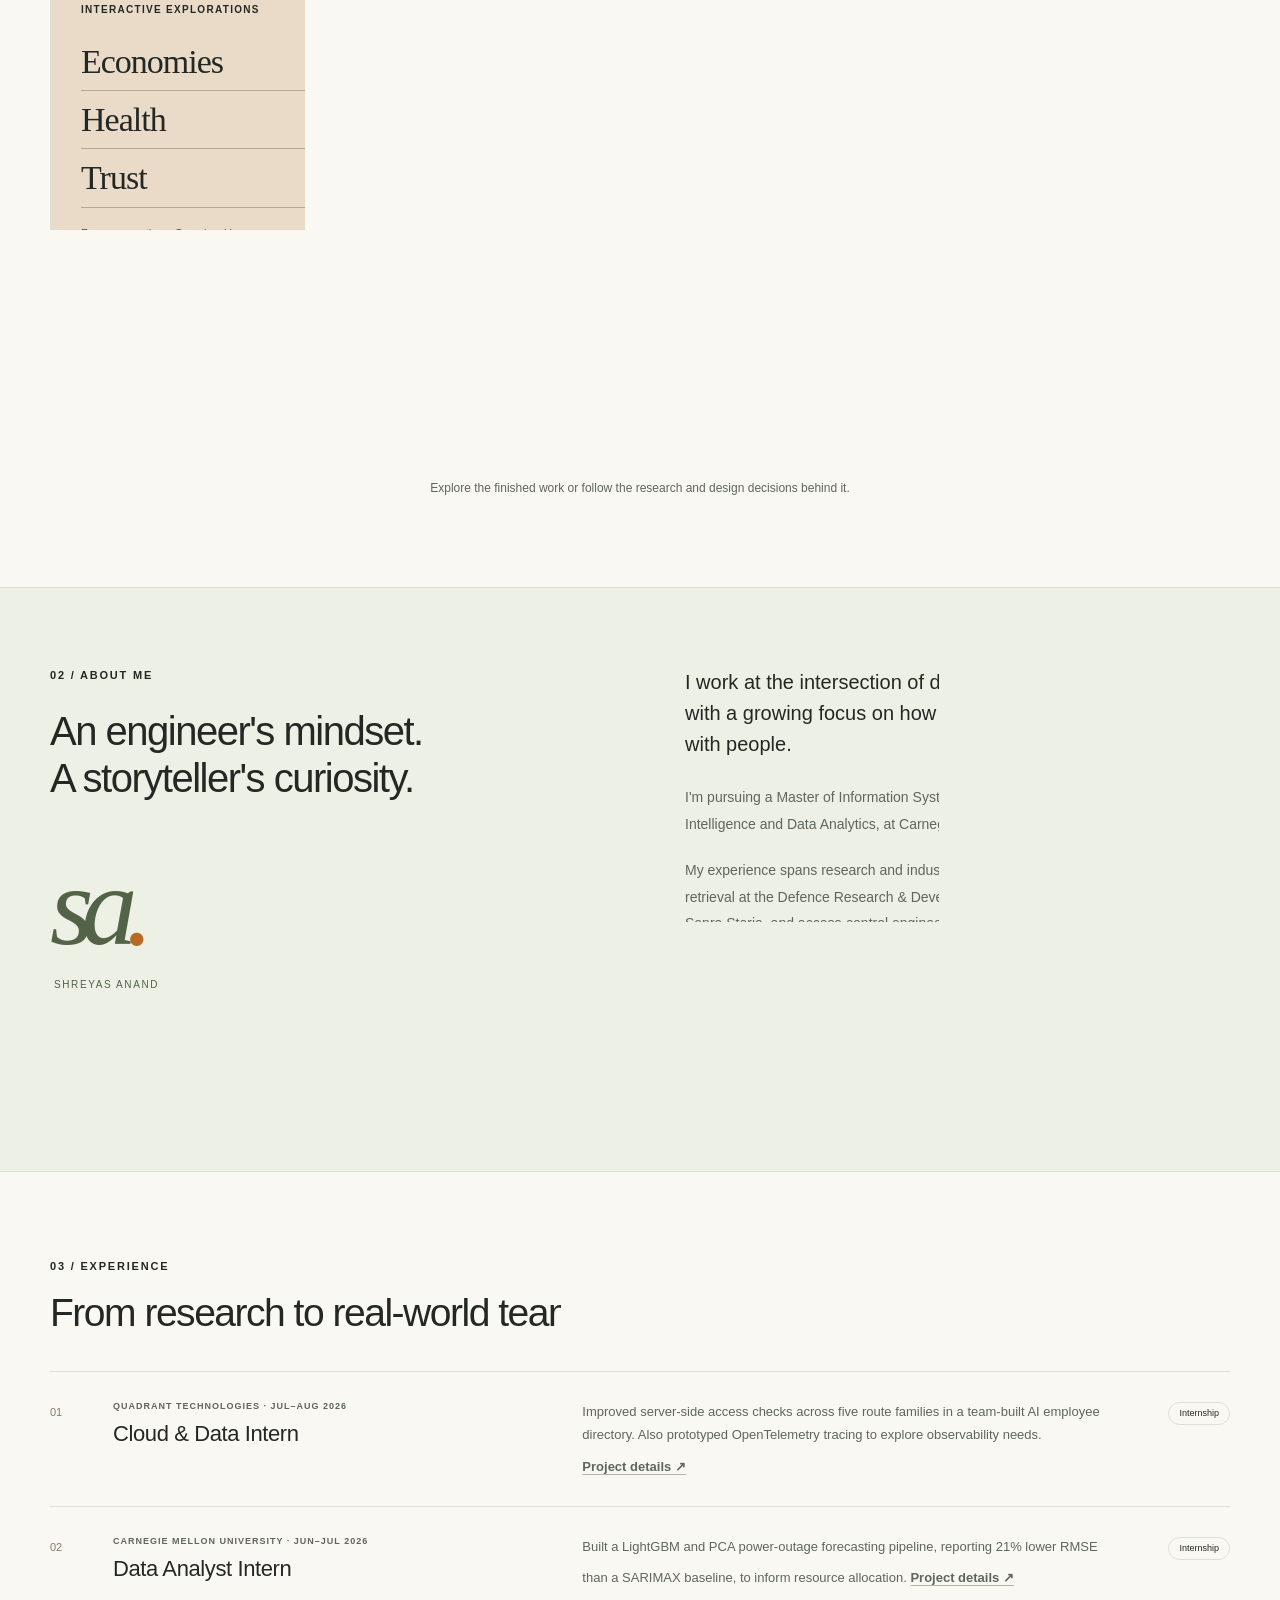
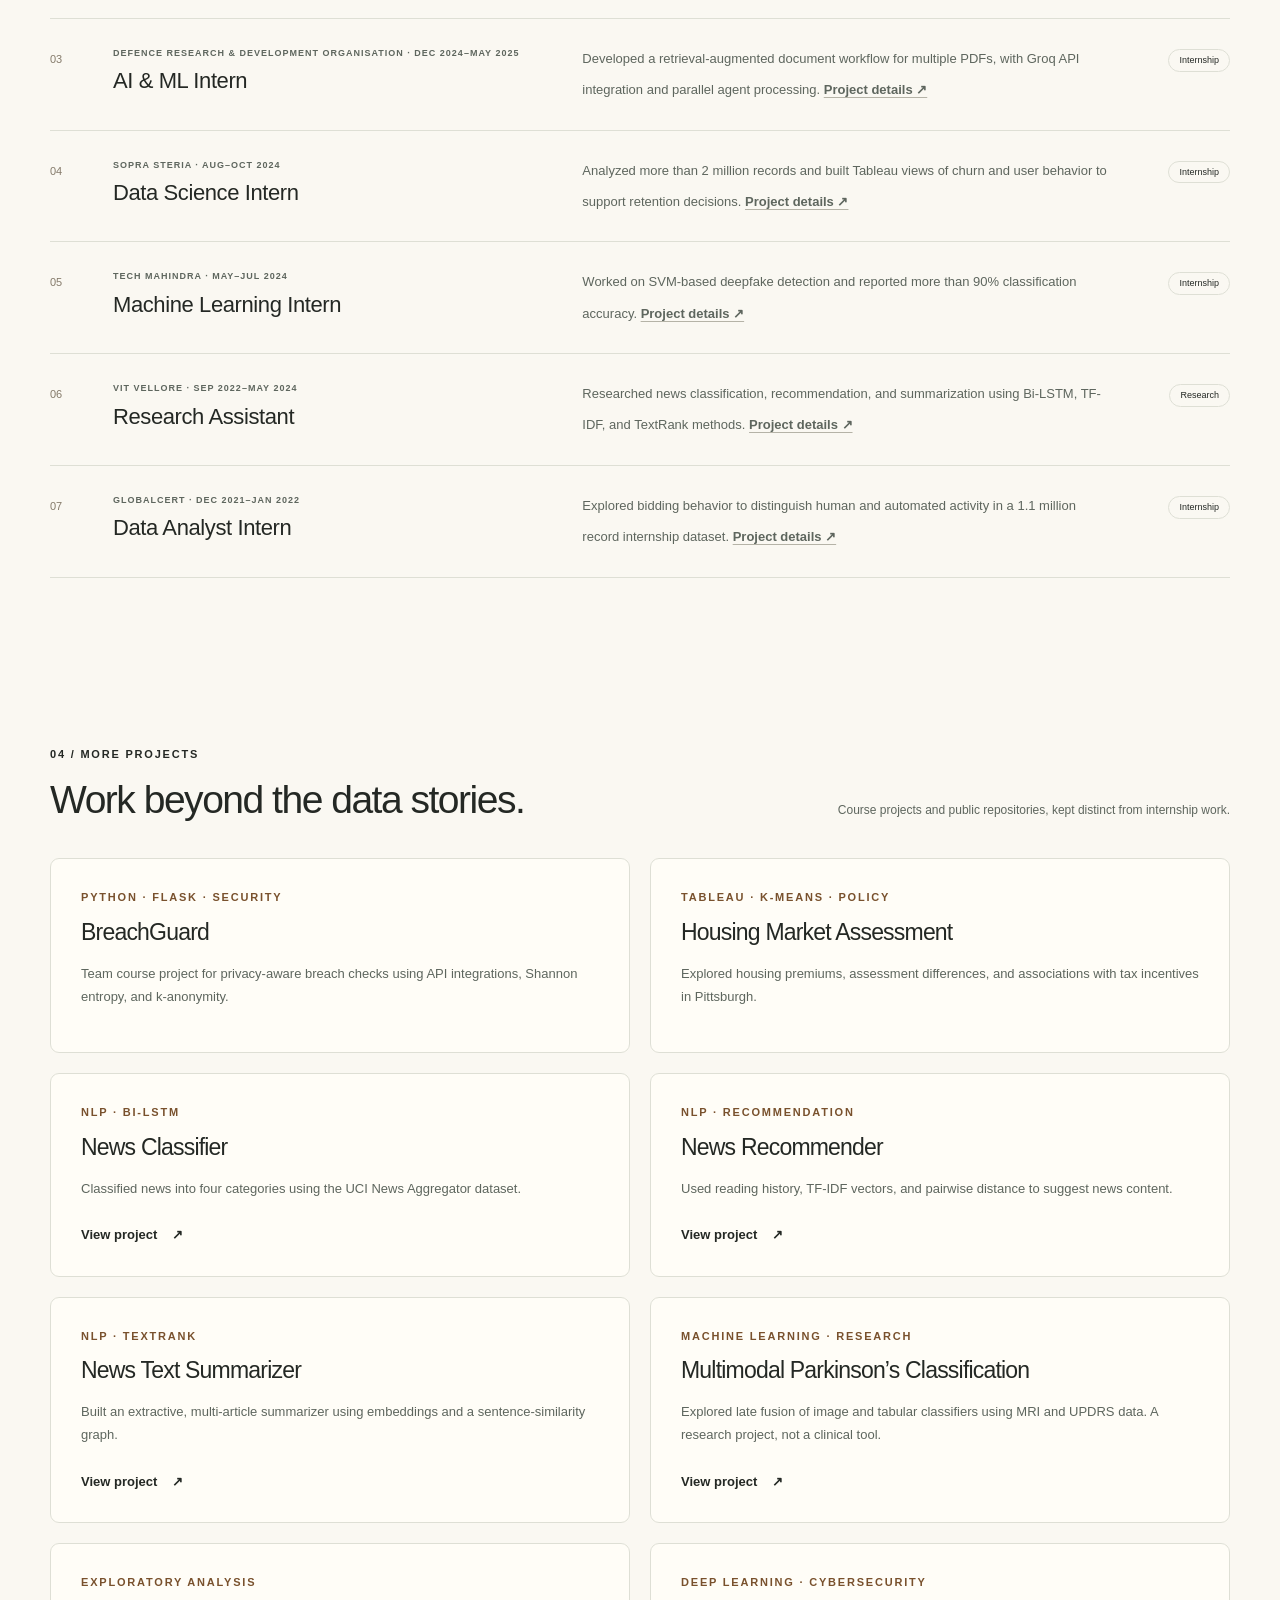
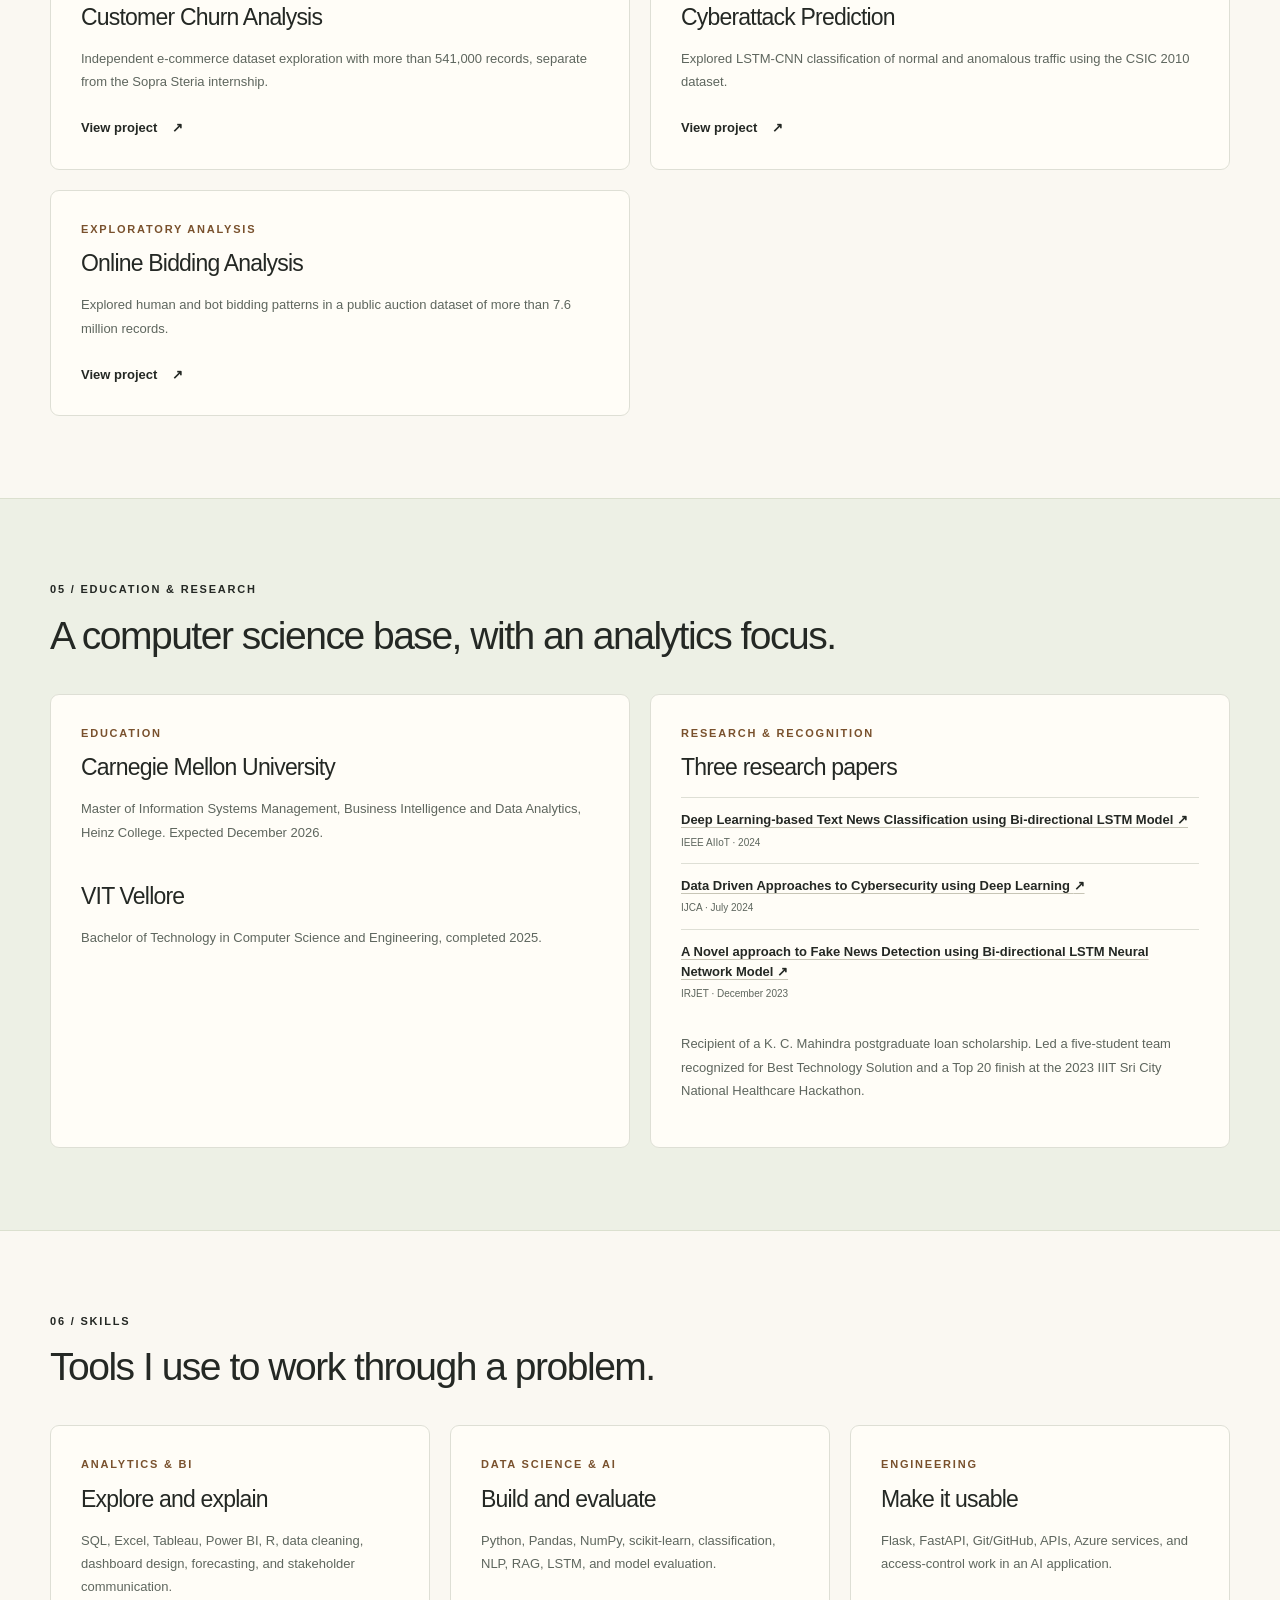
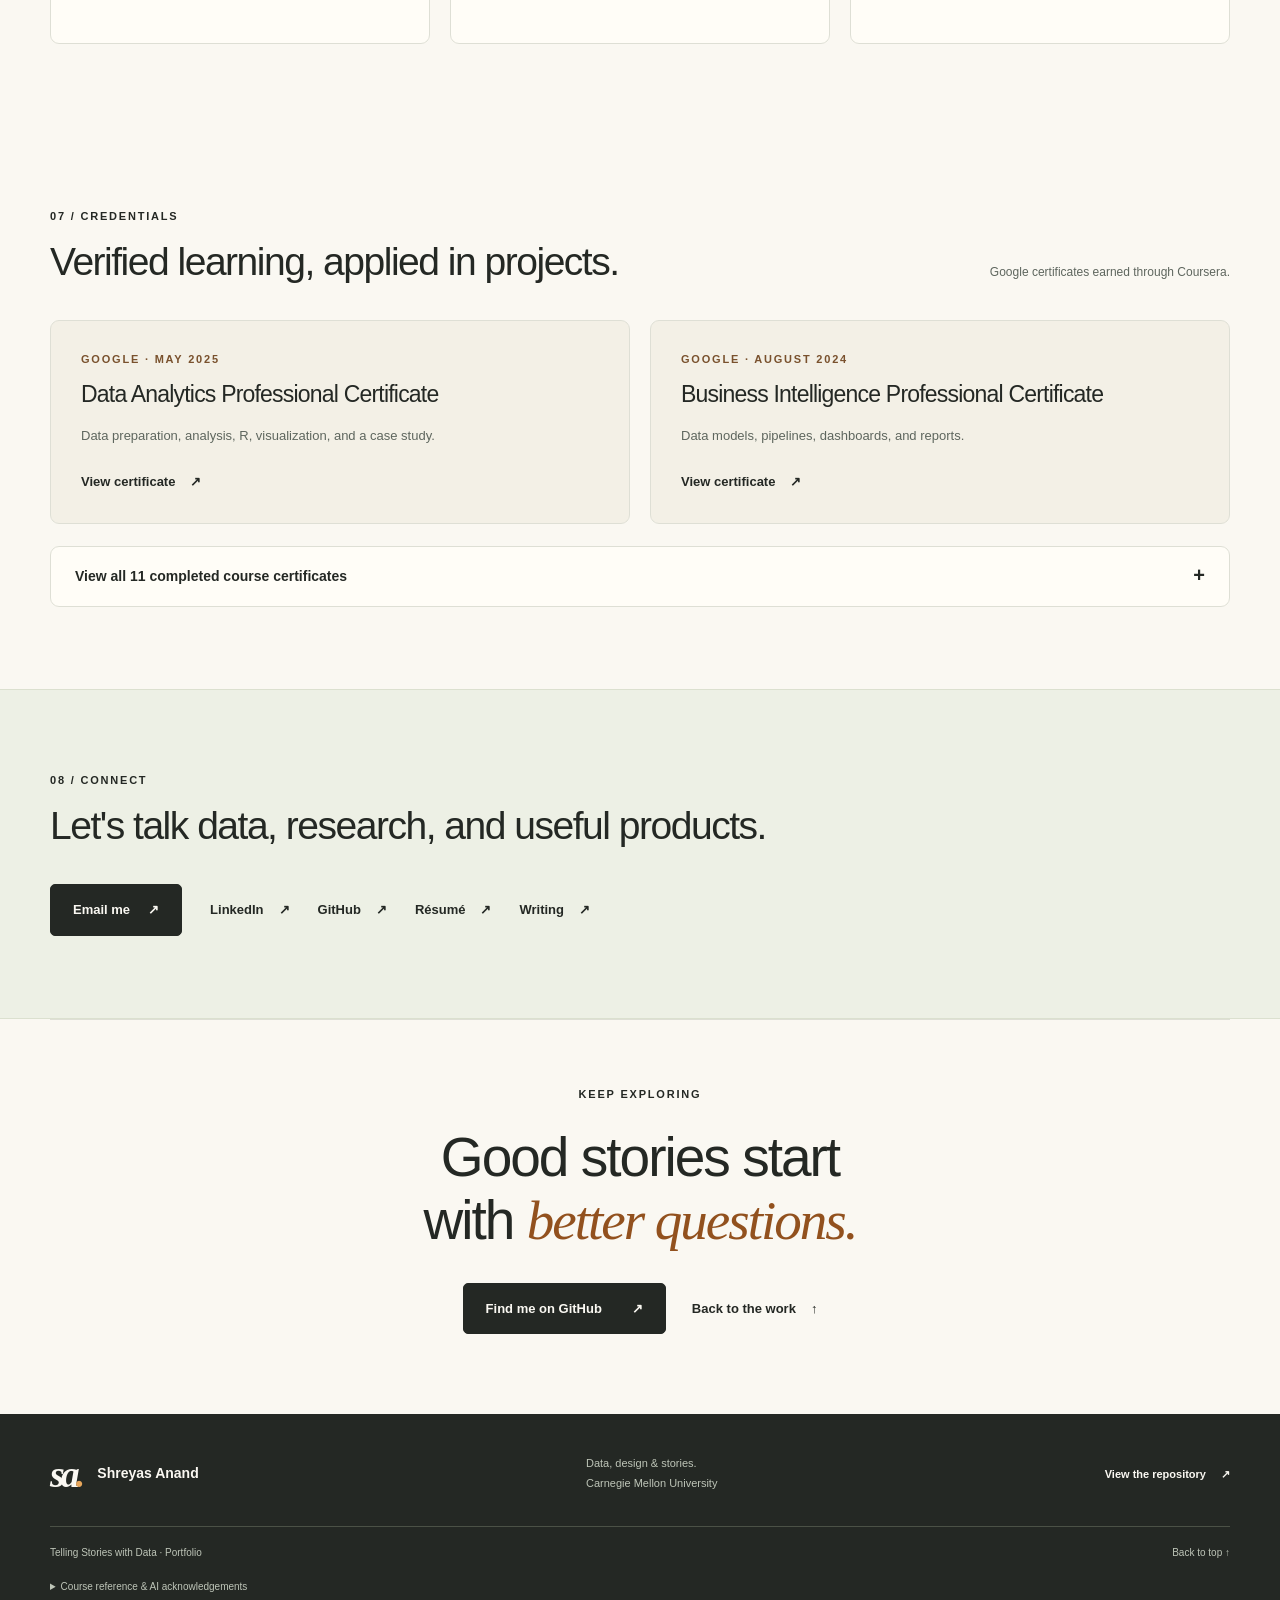
==== commit 61882fd6: "Refine internship contribution wording" ====
--- a/index.html
+++ b/index.html
@@ -58,7 +58,7 @@
       <div class="about-copy reveal"><p class="lead">I work at the intersection of data, AI, and cloud technology—with a growing focus on how those systems communicate with people.</p><p>I'm pursuing a Master of Information Systems Management, specializing in Business Intelligence and Data Analytics, at Carnegie Mellon University's Heinz College.</p><p>My experience spans research and industry: forecasting at Carnegie Mellon, document retrieval at the Defence Research &amp; Development Organisation, Tableau dashboards at Sopra Steria, and access-control engineering within a team AI product at Quadrant Technologies.</p><div class="focus-list"><span>Data &amp; visualization</span><span>AI &amp; retrieval systems</span><span>Cloud &amp; automation</span></div><details class="learning-details"><summary>What I set out to learn in this course <span aria-hidden="true">+</span></summary><div><p>My goals were to turn analysis into clear narratives, apply thoughtful visualization design, learn from user feedback, and explain the reasoning behind my design choices.</p><p>This portfolio brings those interests together through interactive charts, structured critique, and a research-led final story.</p></div></details></div>
     </div></section>
     <section class="experience-section container" id="experience" aria-labelledby="experience-title"><div class="section-heading reveal"><div><p class="eyebrow">03 / Experience</p><h2 id="experience-title">From research to real-world teams.</h2></div><p>Internships and research roles across analytics, AI, and software. <a href="internships/">Explore the project notes ↗</a></p></div><div class="experience-list">
-      <article class="experience-row reveal"><span class="experience-index">01</span><div><p class="eyebrow">Quadrant Technologies · Jul–Aug 2026</p><h3>Cloud &amp; Data Intern</h3></div><p>Improved server-side access checks across five route families in a team-built AI employee directory. Also built observability instrumentation that was later removed. <a class="inline-project-link" href="internships/#quadrant">Project details ↗</a></p><span class="experience-type">Internship</span></article>
+      <article class="experience-row reveal"><span class="experience-index">01</span><div><p class="eyebrow">Quadrant Technologies · Jul–Aug 2026</p><h3>Cloud &amp; Data Intern</h3></div><p>Improved server-side access checks across five route families in a team-built AI employee directory. Also prototyped OpenTelemetry tracing to explore observability needs. <a class="inline-project-link" href="internships/#quadrant">Project details ↗</a></p><span class="experience-type">Internship</span></article>
       <article class="experience-row reveal"><span class="experience-index">02</span><div><p class="eyebrow">Carnegie Mellon University · Jun–Jul 2026</p><h3>Data Analyst Intern</h3></div><p>Built a LightGBM and PCA power-outage forecasting pipeline, reporting 21% lower RMSE than a SARIMAX baseline, to inform resource allocation. <a class="inline-project-link" href="internships/#cmu">Project details ↗</a></p><span class="experience-type">Internship</span></article>
       <article class="experience-row reveal"><span class="experience-index">03</span><div><p class="eyebrow">Defence Research &amp; Development Organisation · Dec 2024–May 2025</p><h3>AI &amp; ML Intern</h3></div><p>Developed a retrieval-augmented document workflow for multiple PDFs, with Groq API integration and parallel agent processing. <a class="inline-project-link" href="internships/#drdo">Project details ↗</a></p><span class="experience-type">Internship</span></article>
       <article class="experience-row reveal"><span class="experience-index">04</span><div><p class="eyebrow">Sopra Steria · Aug–Oct 2024</p><h3>Data Science Intern</h3></div><p>Analyzed more than 2 million records and built Tableau views of churn and user behavior to support retention decisions. <a class="inline-project-link" href="internships/#sopra">Project details ↗</a></p><span class="experience-type">Internship</span></article>
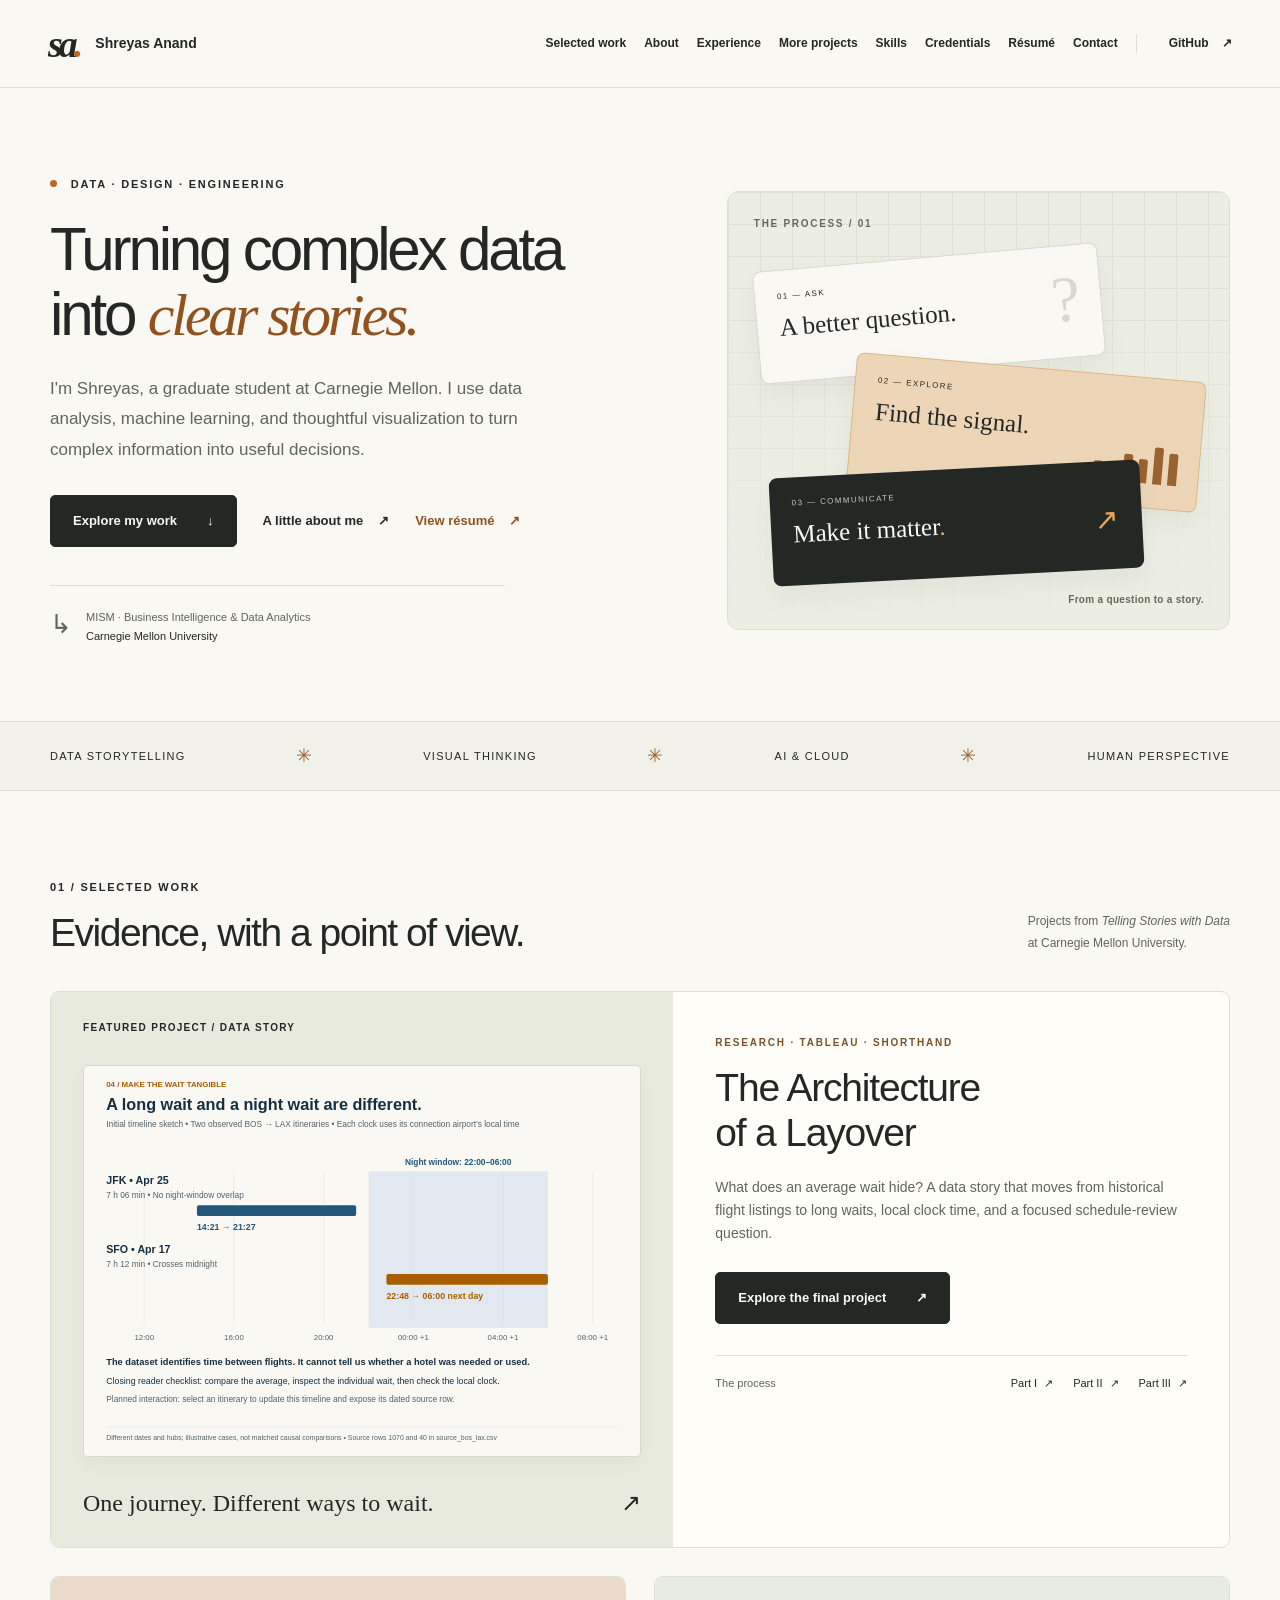
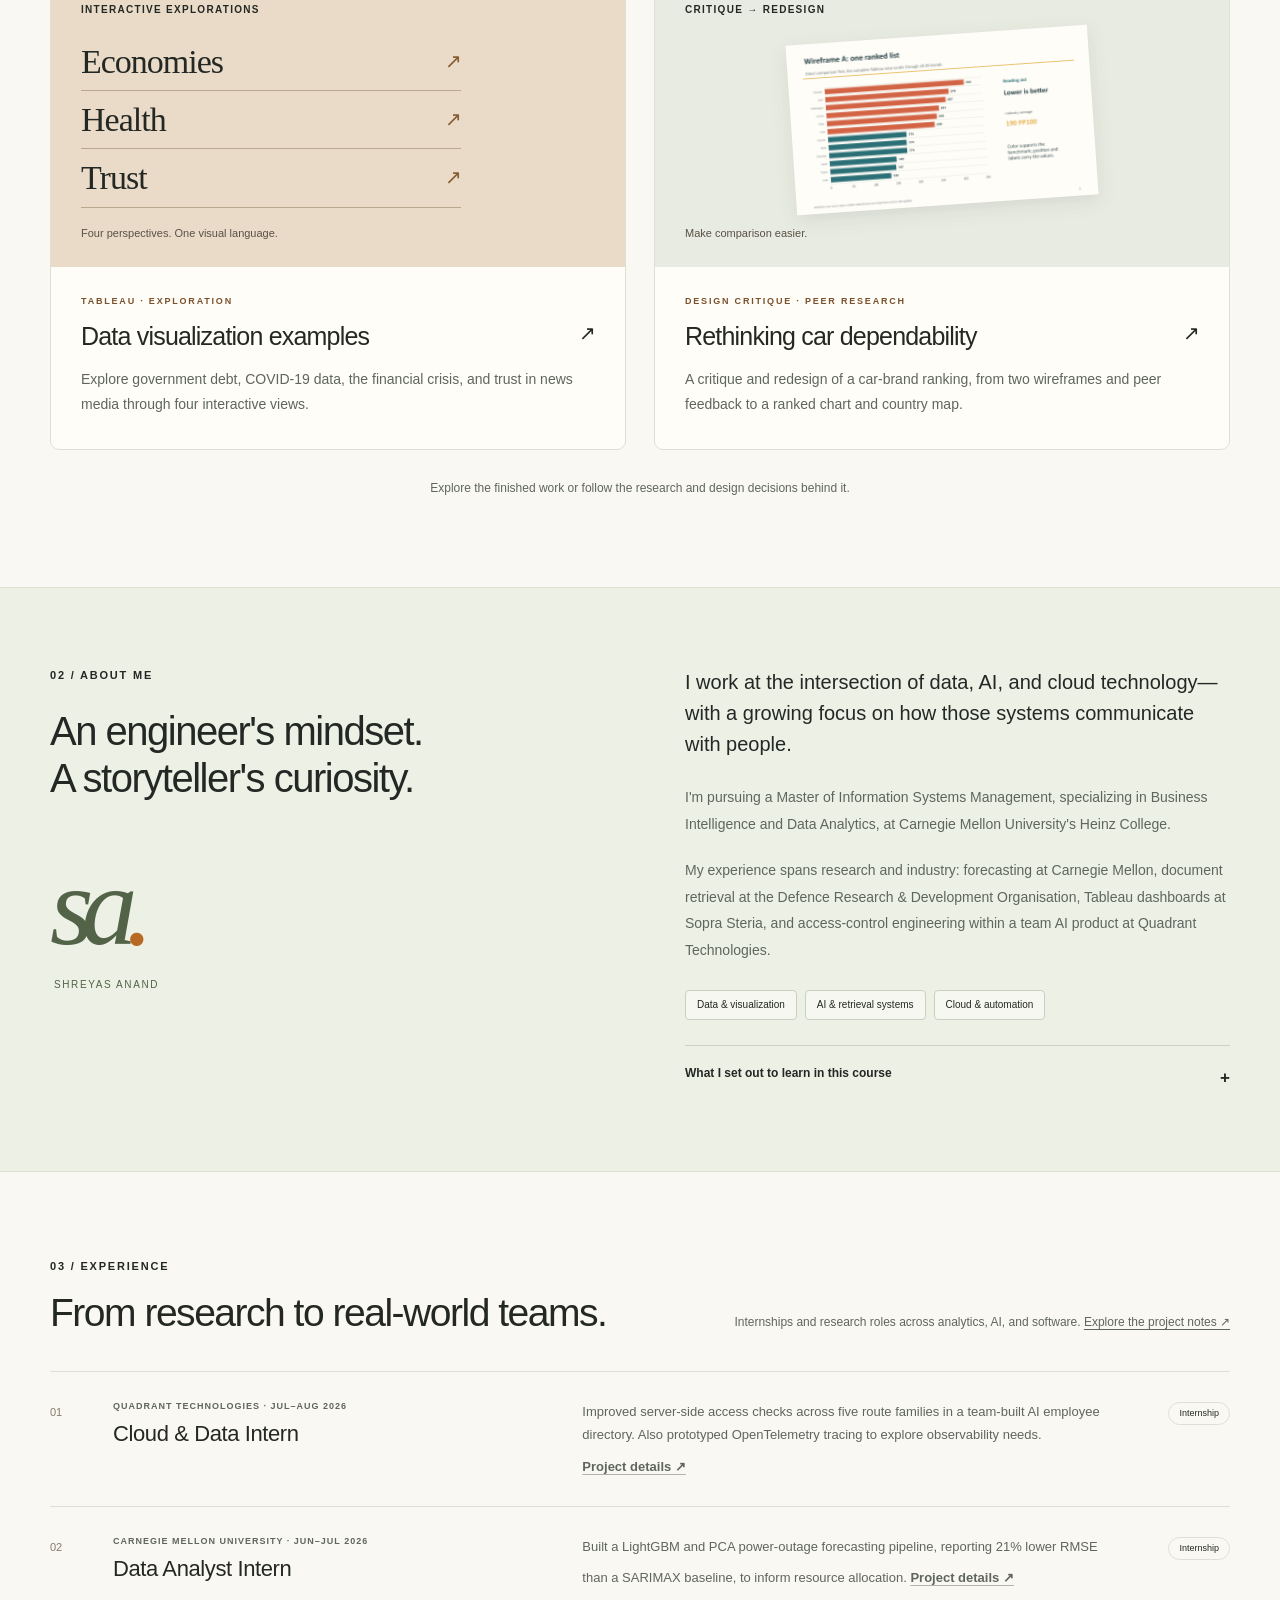
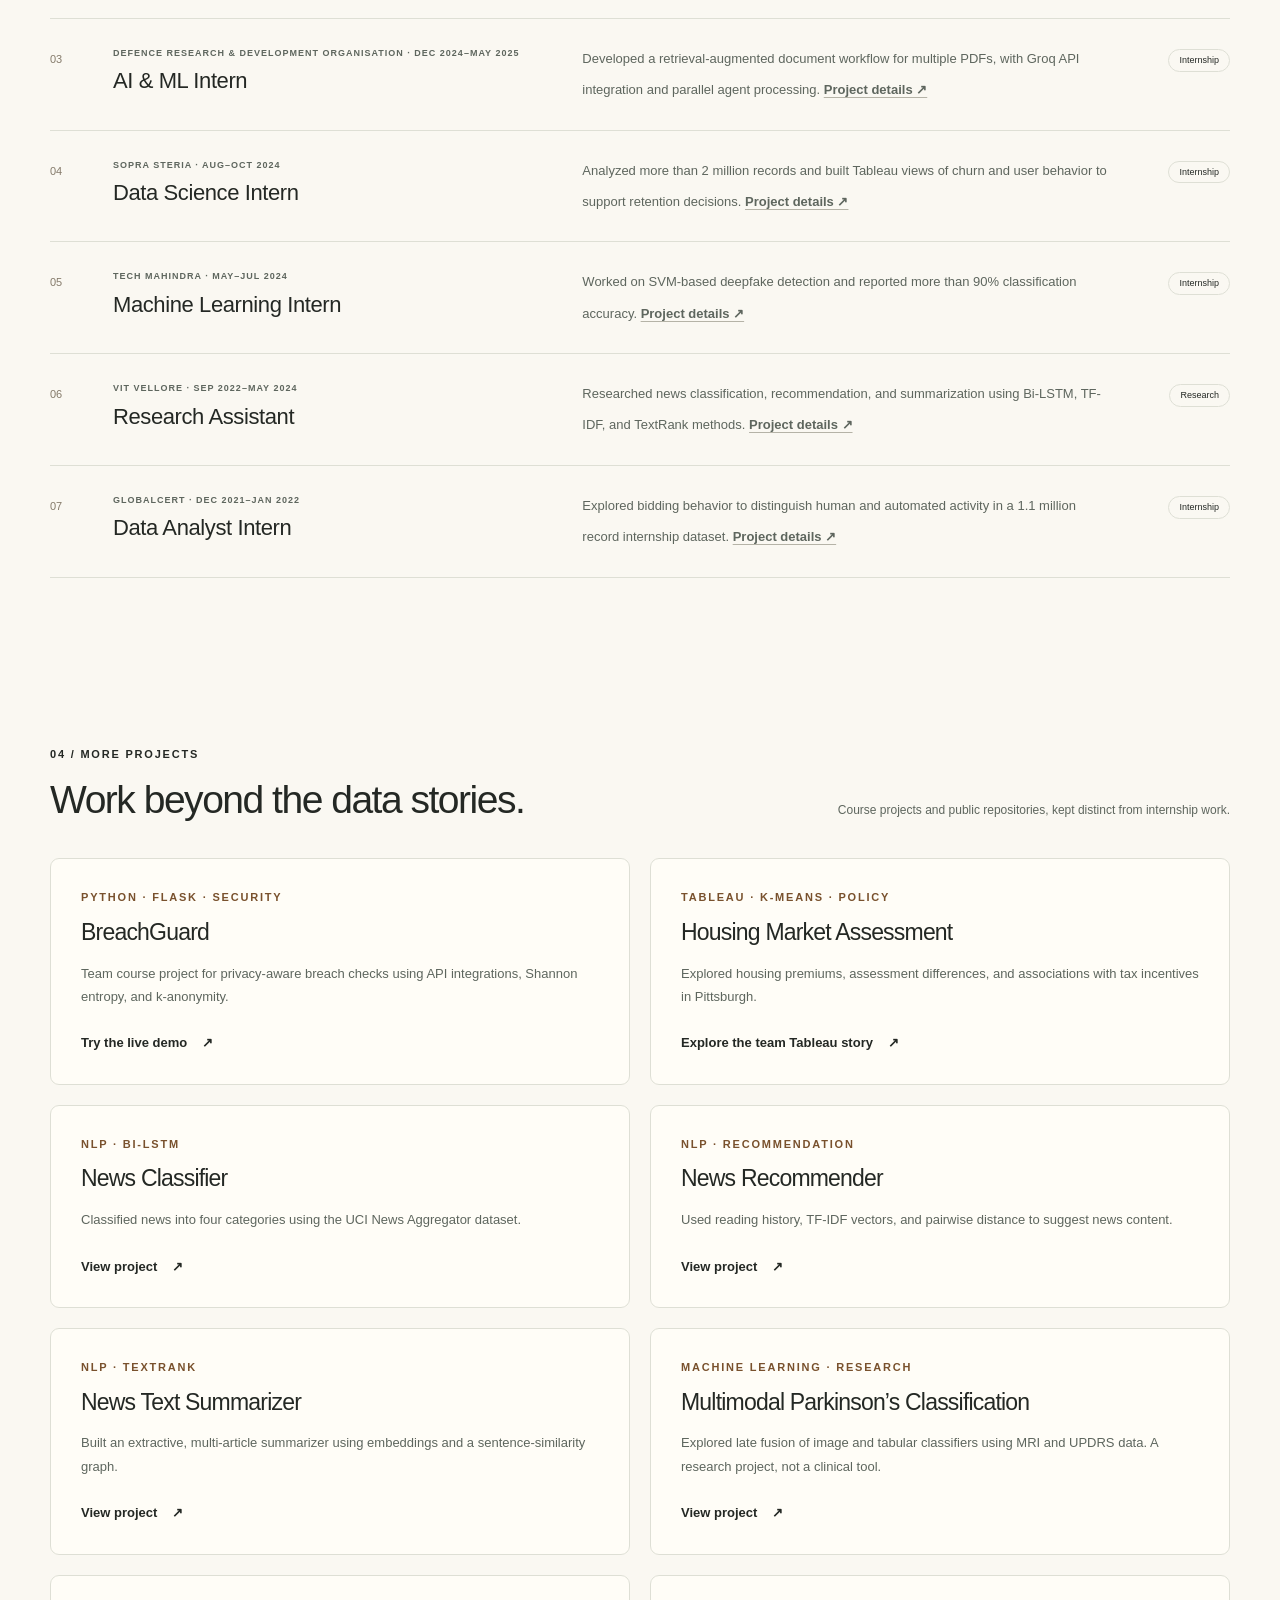
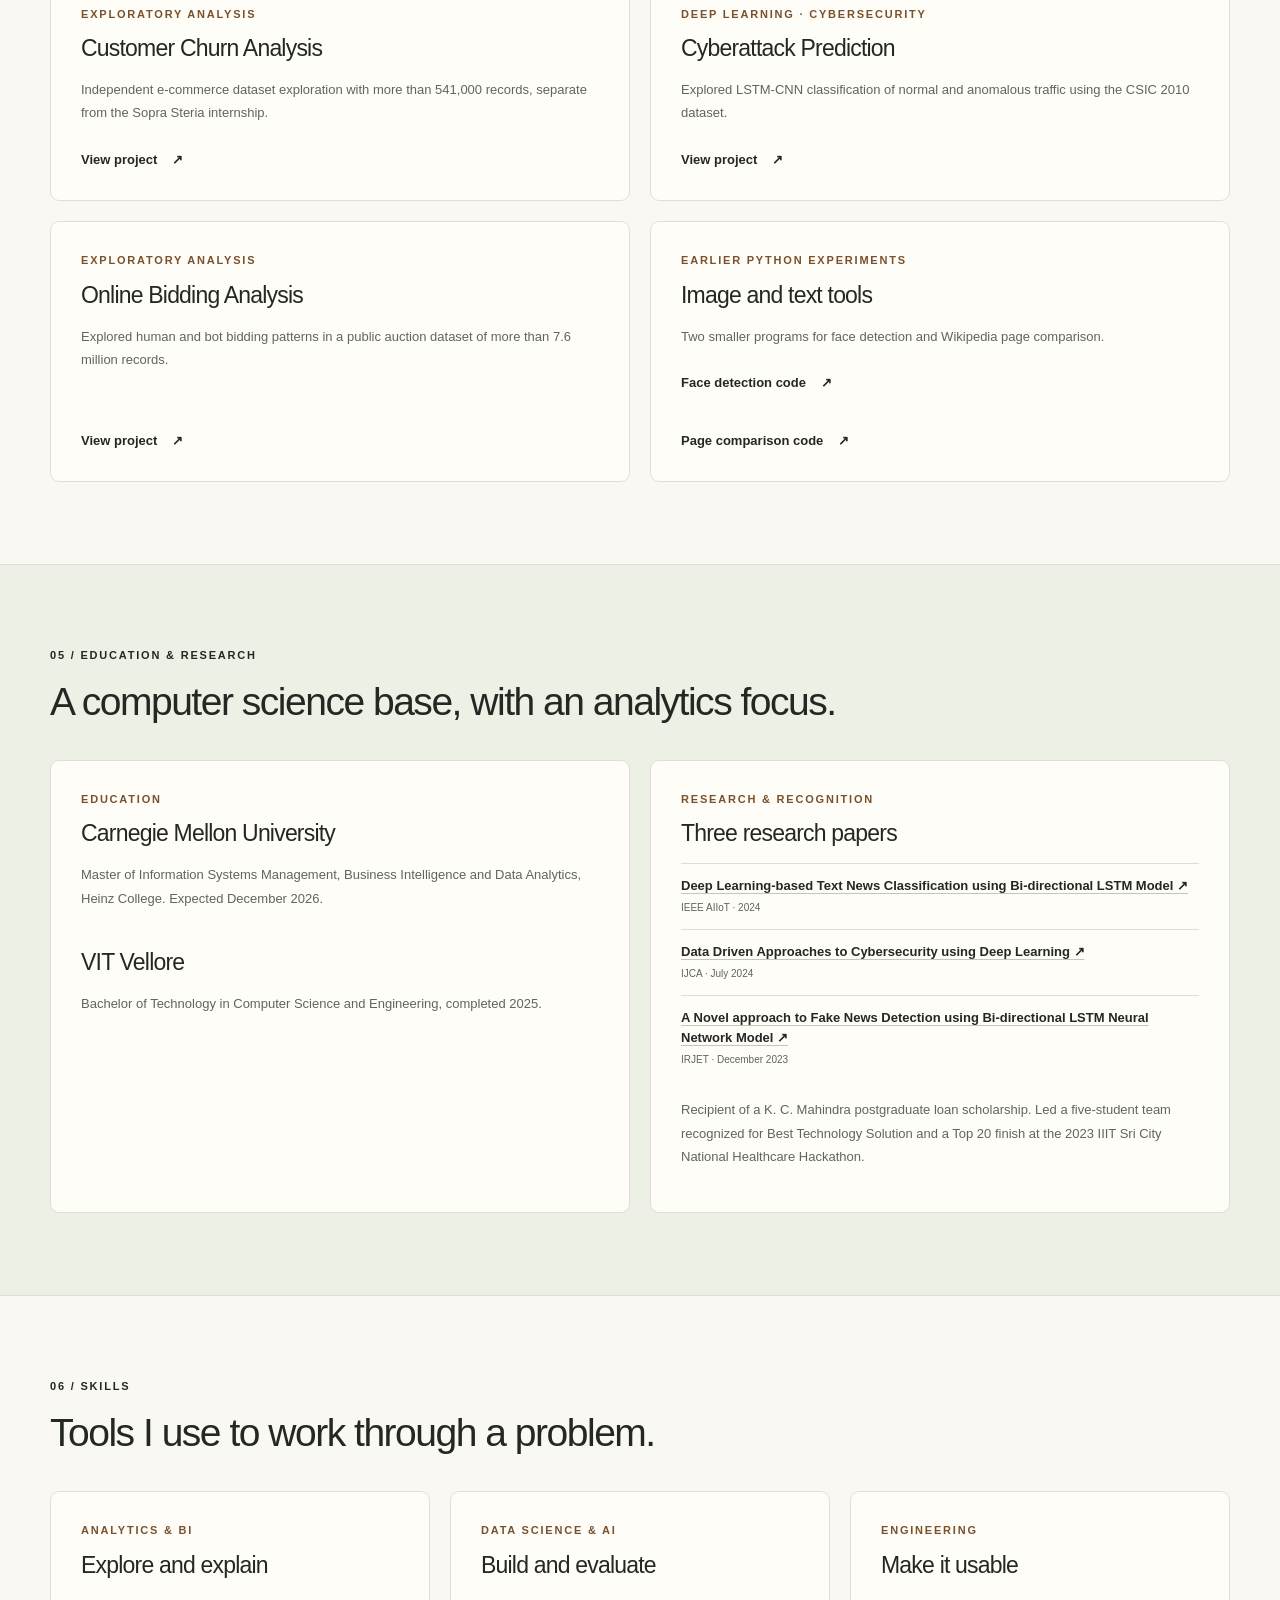
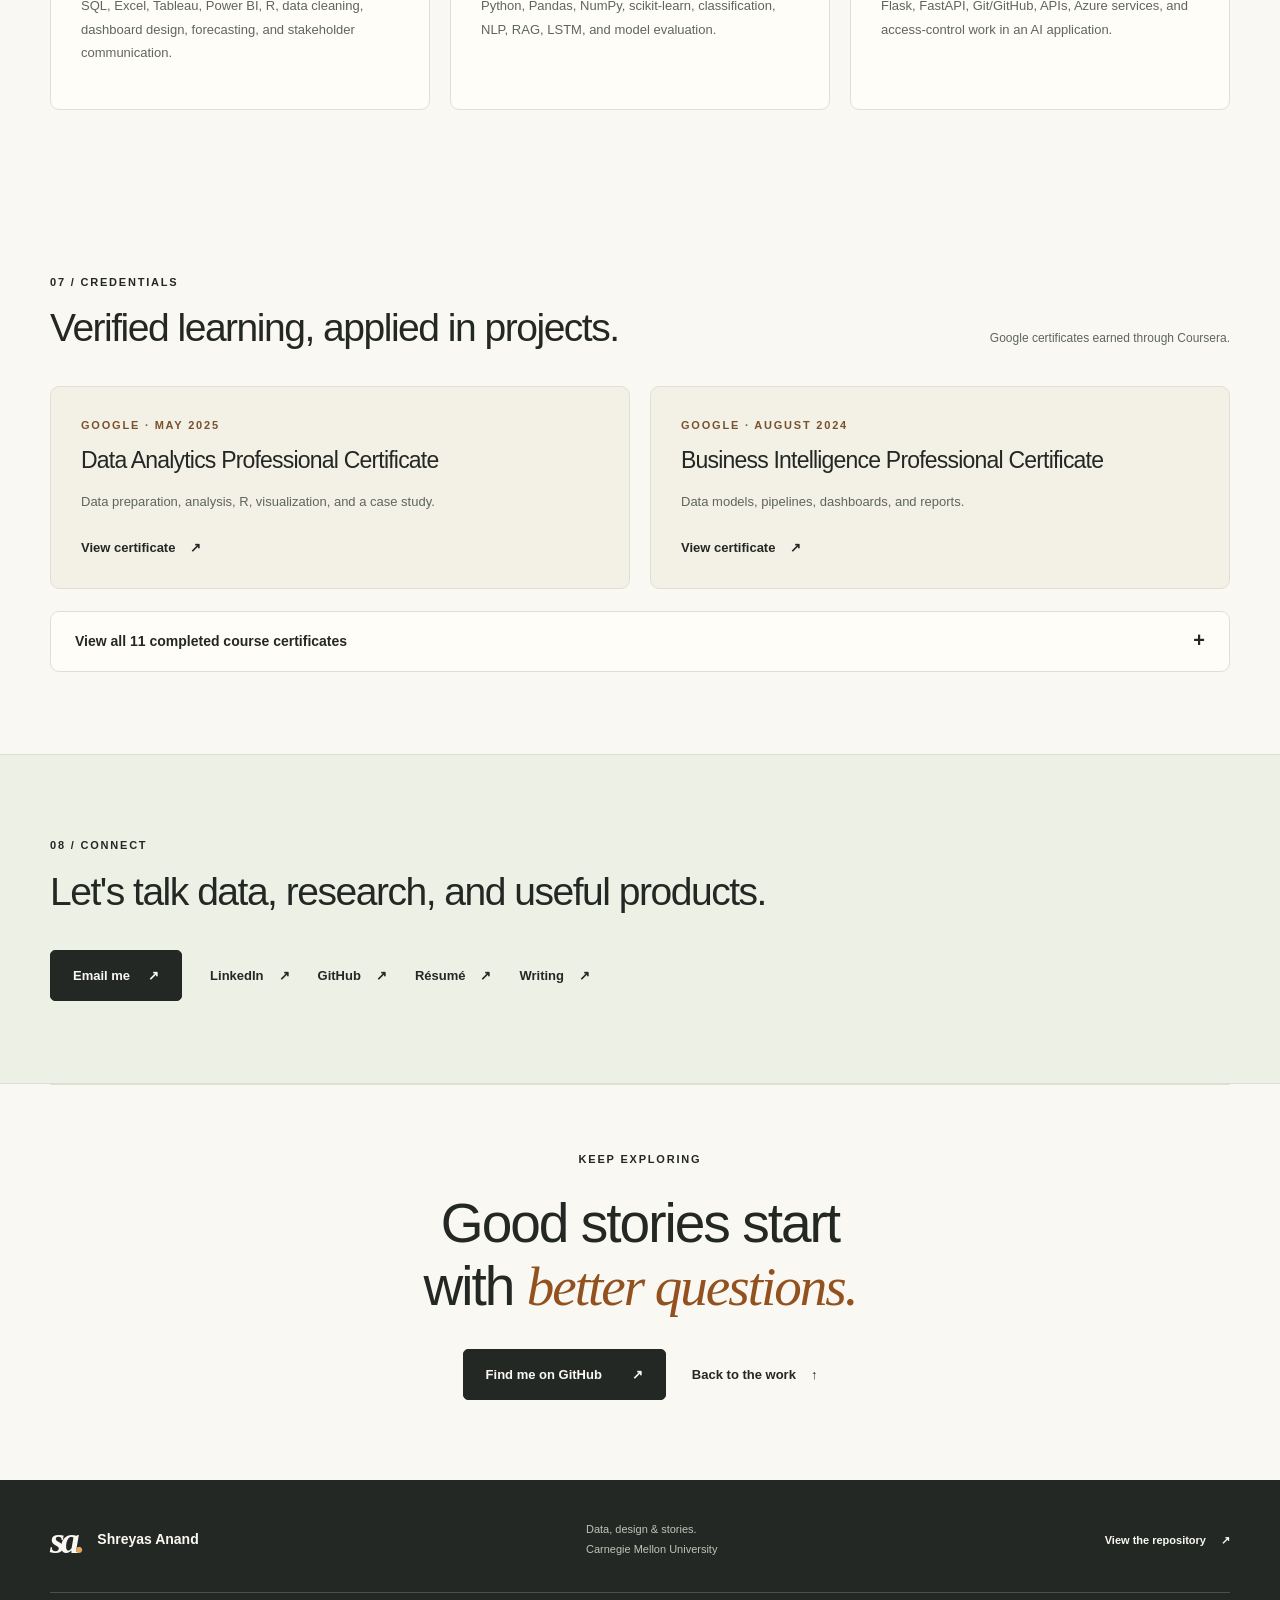
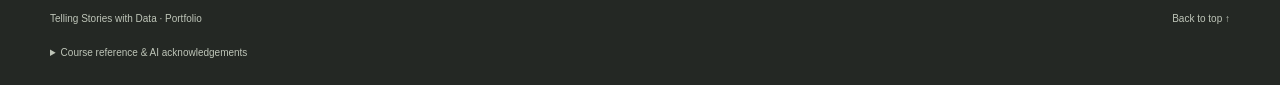
==== commit 2679c691: "Link live BreachGuard and housing work plus earlier code" ====
--- a/index.html
+++ b/index.html
@@ -67,8 +67,8 @@
       <article class="experience-row reveal"><span class="experience-index">07</span><div><p class="eyebrow">GlobalCert · Dec 2021–Jan 2022</p><h3>Data Analyst Intern</h3></div><p>Explored bidding behavior to distinguish human and automated activity in a 1.1 million record internship dataset. <a class="inline-project-link" href="internships/#globalcert">Project details ↗</a></p><span class="experience-type">Internship</span></article>
     </div></section>
     <section class="profile-section container" id="projects" aria-labelledby="projects-title"><div class="section-heading reveal"><div><p class="eyebrow">04 / More projects</p><h2 id="projects-title">Work beyond the data stories.</h2></div><p>Course projects and public repositories, kept distinct from internship work.</p></div><div class="profile-grid">
-      <article class="profile-card reveal"><p class="eyebrow">Python · Flask · Security</p><h3>BreachGuard</h3><p>Team course project for privacy-aware breach checks using API integrations, Shannon entropy, and k-anonymity.</p></article>
-      <article class="profile-card reveal"><p class="eyebrow">Tableau · K-means · Policy</p><h3>Housing Market Assessment</h3><p>Explored housing premiums, assessment differences, and associations with tax incentives in Pittsburgh.</p></article>
+      <article class="profile-card reveal"><p class="eyebrow">Python · Flask · Security</p><h3>BreachGuard</h3><p>Team course project for privacy-aware breach checks using API integrations, Shannon entropy, and k-anonymity.</p><a class="text-link" href="https://breach-guard.vercel.app/" target="_blank" rel="noopener noreferrer">Try the live demo <span aria-hidden="true">↗</span></a></article>
+      <article class="profile-card reveal"><p class="eyebrow">Tableau · K-means · Policy</p><h3>Housing Market Assessment</h3><p>Explored housing premiums, assessment differences, and associations with tax incentives in Pittsburgh.</p><a class="text-link" href="https://public.tableau.com/app/profile/zedrick.deng/viz/DataStoryFinal_v3_0/Story1" target="_blank" rel="noopener noreferrer">Explore the team Tableau story <span aria-hidden="true">↗</span></a></article>
       <article class="profile-card reveal"><p class="eyebrow">NLP · Bi-LSTM</p><h3>News Classifier</h3><p>Classified news into four categories using the UCI News Aggregator dataset.</p><a class="text-link" href="https://github.com/Anandshrey/NewsClassifier" target="_blank" rel="noopener noreferrer">View project <span aria-hidden="true">↗</span></a></article>
       <article class="profile-card reveal"><p class="eyebrow">NLP · Recommendation</p><h3>News Recommender</h3><p>Used reading history, TF-IDF vectors, and pairwise distance to suggest news content.</p><a class="text-link" href="https://github.com/Anandshrey/NewsRecommender" target="_blank" rel="noopener noreferrer">View project <span aria-hidden="true">↗</span></a></article>
       <article class="profile-card reveal"><p class="eyebrow">NLP · TextRank</p><h3>News Text Summarizer</h3><p>Built an extractive, multi-article summarizer using embeddings and a sentence-similarity graph.</p><a class="text-link" href="https://github.com/Anandshrey/NewsTextSummarizer" target="_blank" rel="noopener noreferrer">View project <span aria-hidden="true">↗</span></a></article>
@@ -76,6 +76,7 @@
       <article class="profile-card reveal"><p class="eyebrow">Exploratory analysis</p><h3>Customer Churn Analysis</h3><p>Independent e-commerce dataset exploration with more than 541,000 records, separate from the Sopra Steria internship.</p><a class="text-link" href="https://github.com/Anandshrey/Customer-Churn-Analysis" target="_blank" rel="noopener noreferrer">View project <span aria-hidden="true">↗</span></a></article>
       <article class="profile-card reveal"><p class="eyebrow">Deep learning · Cybersecurity</p><h3>Cyberattack Prediction</h3><p>Explored LSTM-CNN classification of normal and anomalous traffic using the CSIC 2010 dataset.</p><a class="text-link" href="https://github.com/Anandshrey/-CyberAttack-Prediction-using-Deep-Learning-Models" target="_blank" rel="noopener noreferrer">View project <span aria-hidden="true">↗</span></a></article>
       <article class="profile-card reveal"><p class="eyebrow">Exploratory analysis</p><h3>Online Bidding Analysis</h3><p>Explored human and bot bidding patterns in a public auction dataset of more than 7.6 million records.</p><a class="text-link" href="https://github.com/Anandshrey/Online-Bidding-Analysis" target="_blank" rel="noopener noreferrer">View project <span aria-hidden="true">↗</span></a></article>
+      <article class="profile-card reveal"><p class="eyebrow">Earlier Python experiments</p><h3>Image and text tools</h3><p>Two smaller programs for face detection and Wikipedia page comparison.</p><a class="text-link" href="https://github.com/Anandshrey/image-processing" target="_blank" rel="noopener noreferrer">Face detection code <span aria-hidden="true">↗</span></a><br><a class="text-link" href="https://github.com/Anandshrey/wikipedia-page-comparison" target="_blank" rel="noopener noreferrer">Page comparison code <span aria-hidden="true">↗</span></a></article>
     </div></section>
     <section class="profile-section profile-section-tinted" id="education" aria-labelledby="education-title"><div class="container"><div class="section-heading reveal"><div><p class="eyebrow">05 / Education &amp; research</p><h2 id="education-title">A computer science base, with an analytics focus.</h2></div></div><div class="profile-grid two-col">
       <article class="profile-card reveal"><p class="eyebrow">Education</p><h3>Carnegie Mellon University</h3><p>Master of Information Systems Management, Business Intelligence and Data Analytics, Heinz College. Expected December 2026.</p><h3>VIT Vellore</h3><p>Bachelor of Technology in Computer Science and Engineering, completed 2025.</p></article>
